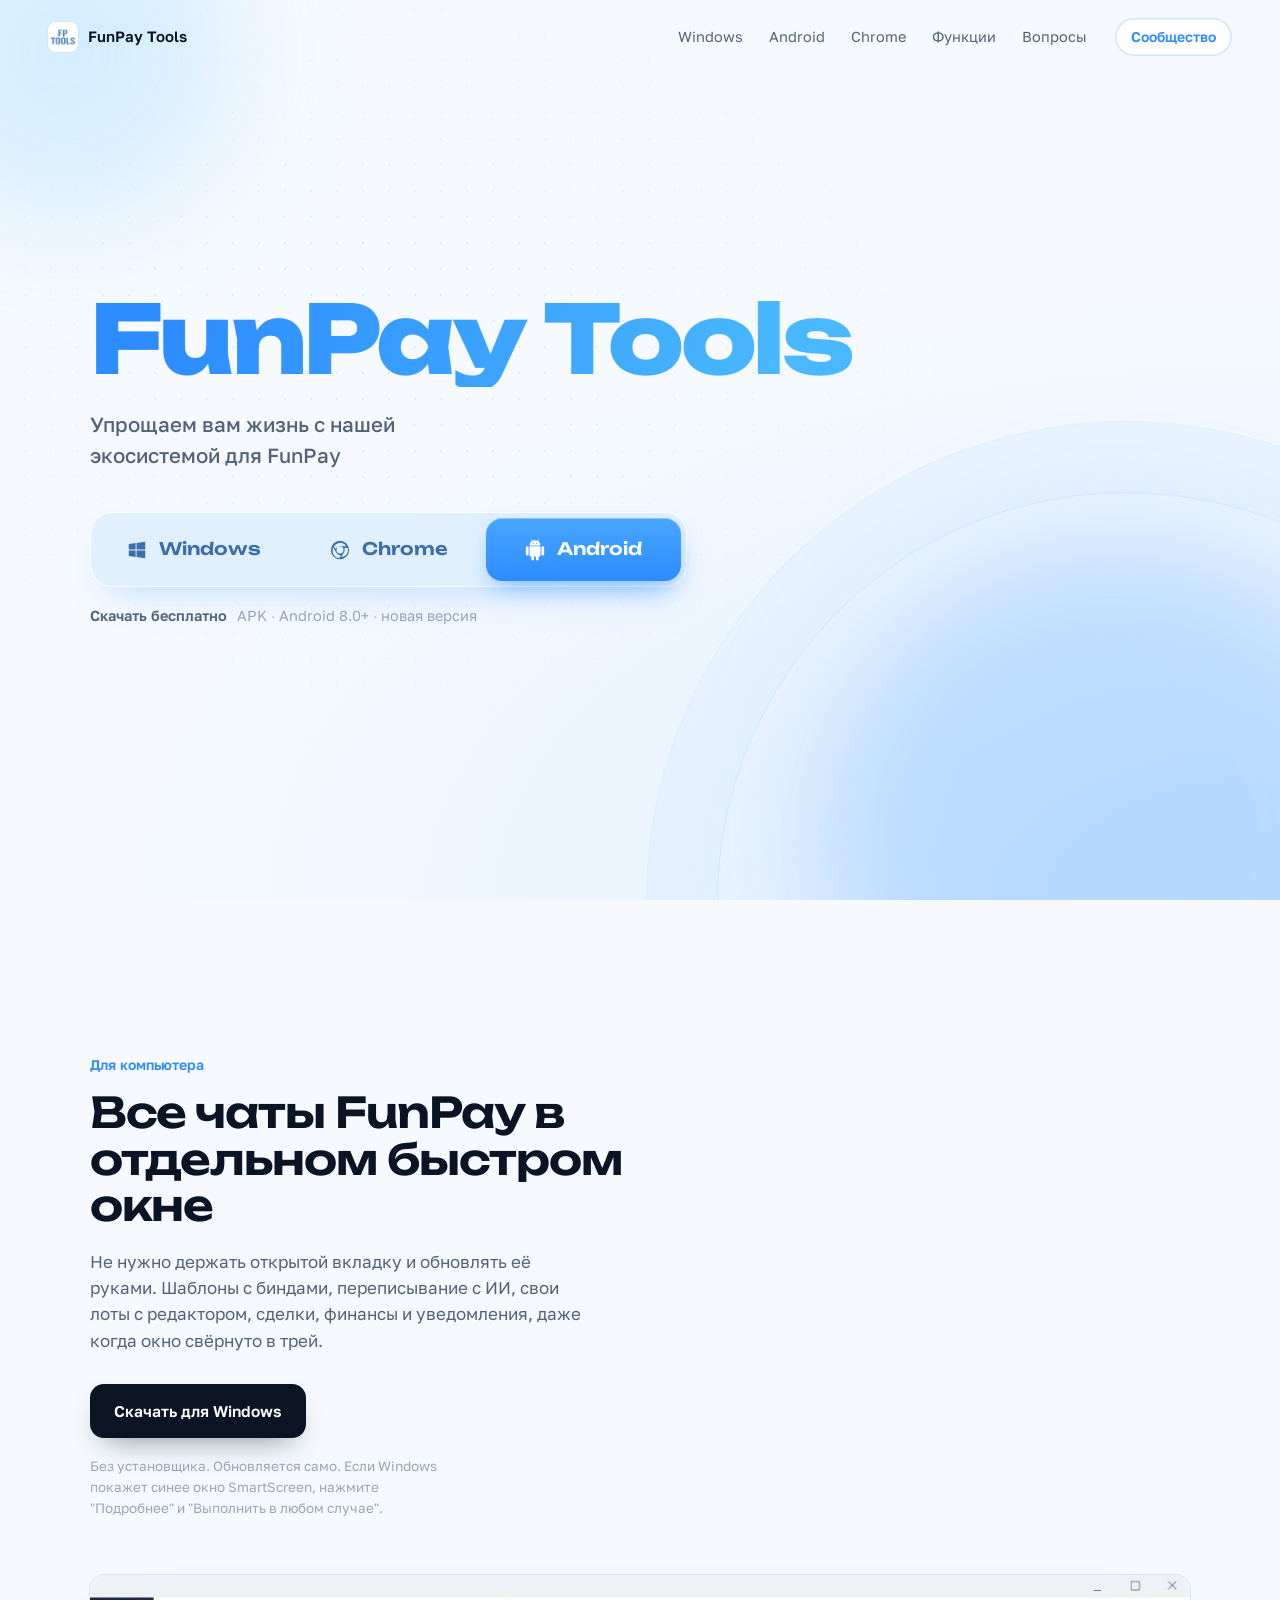
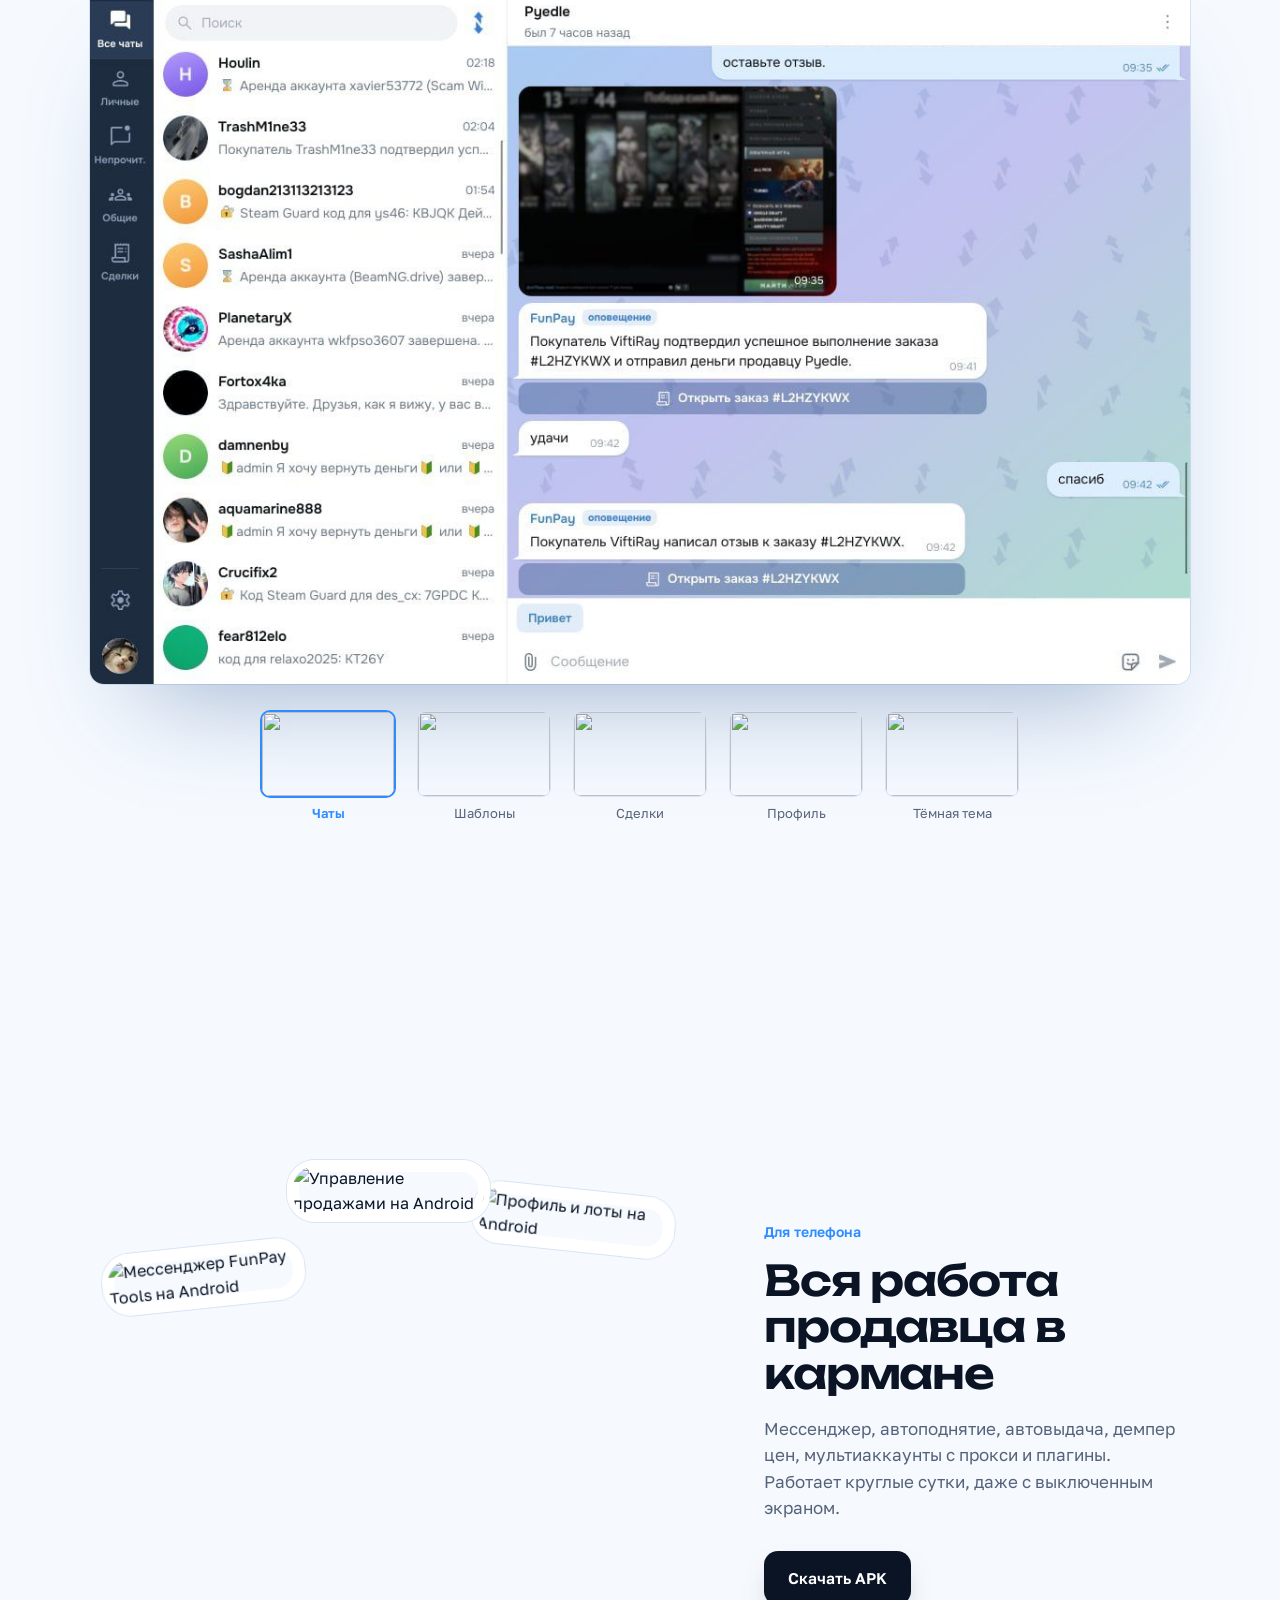
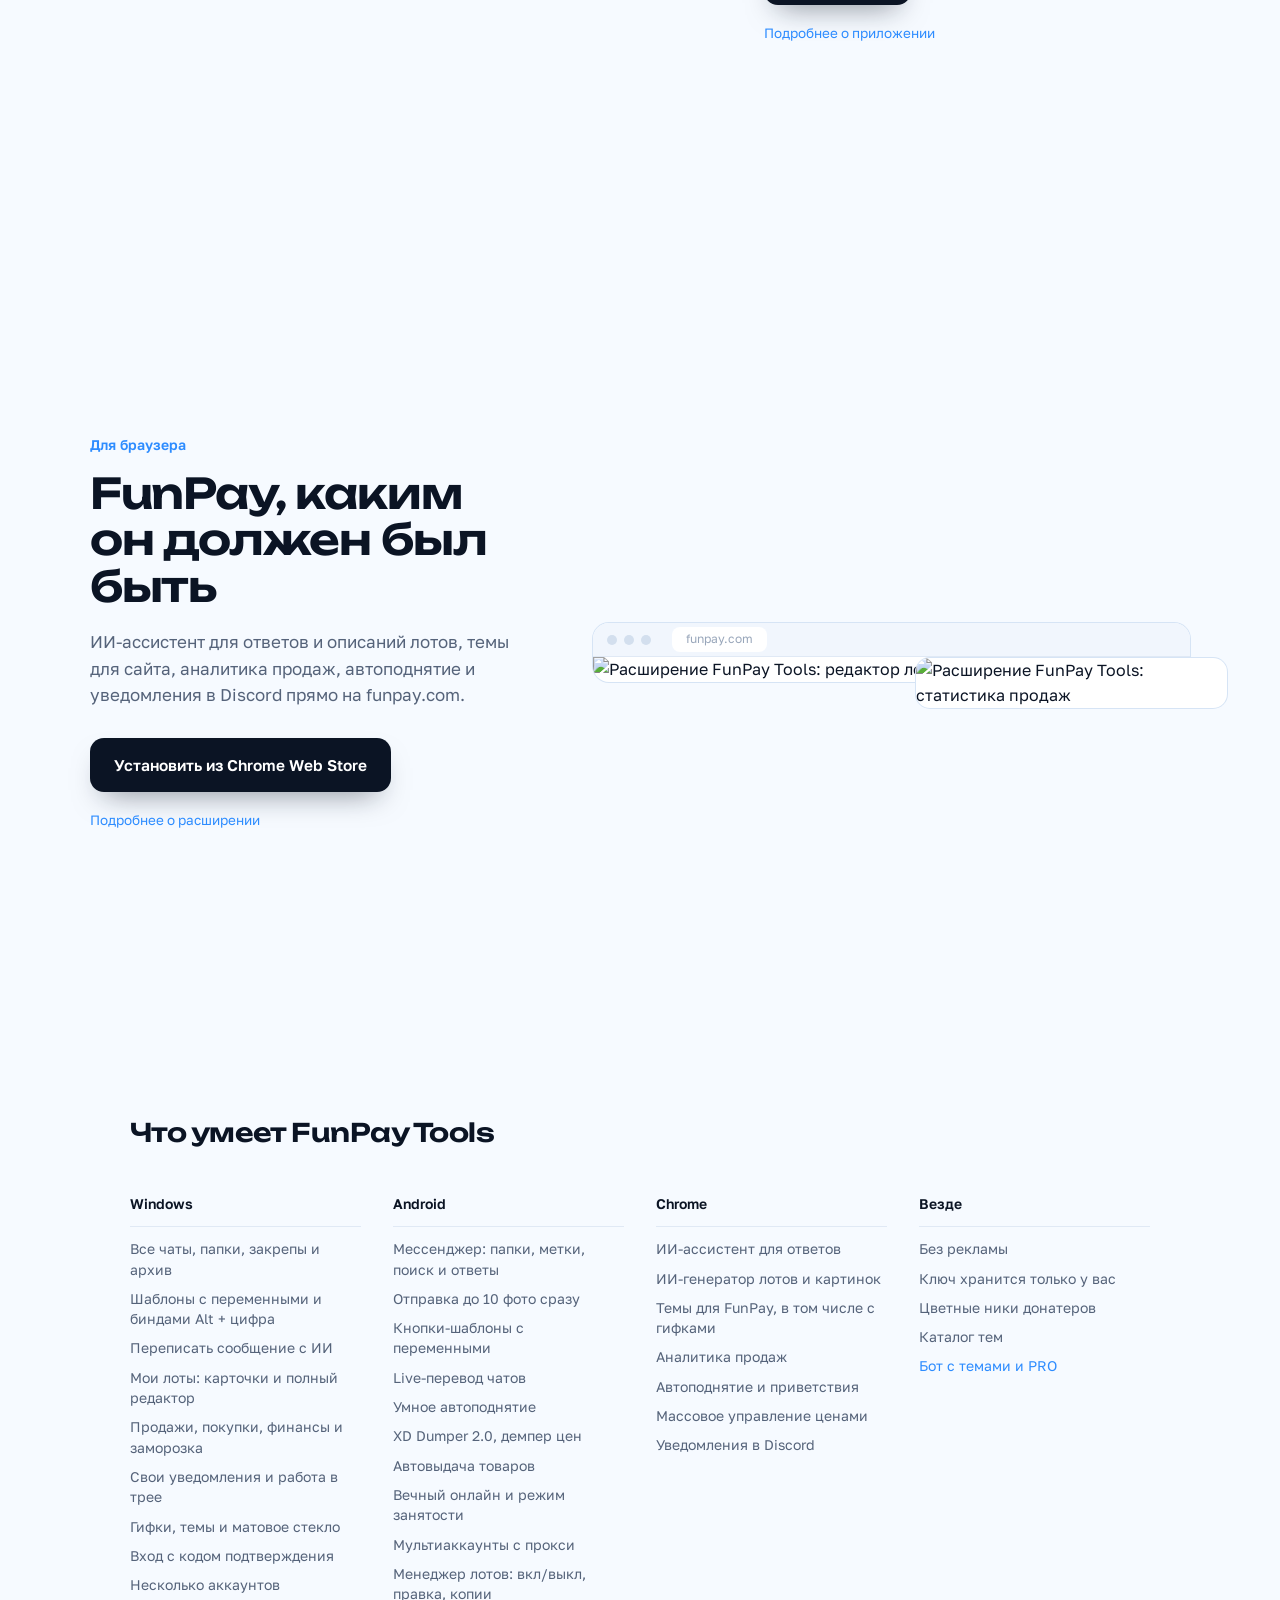
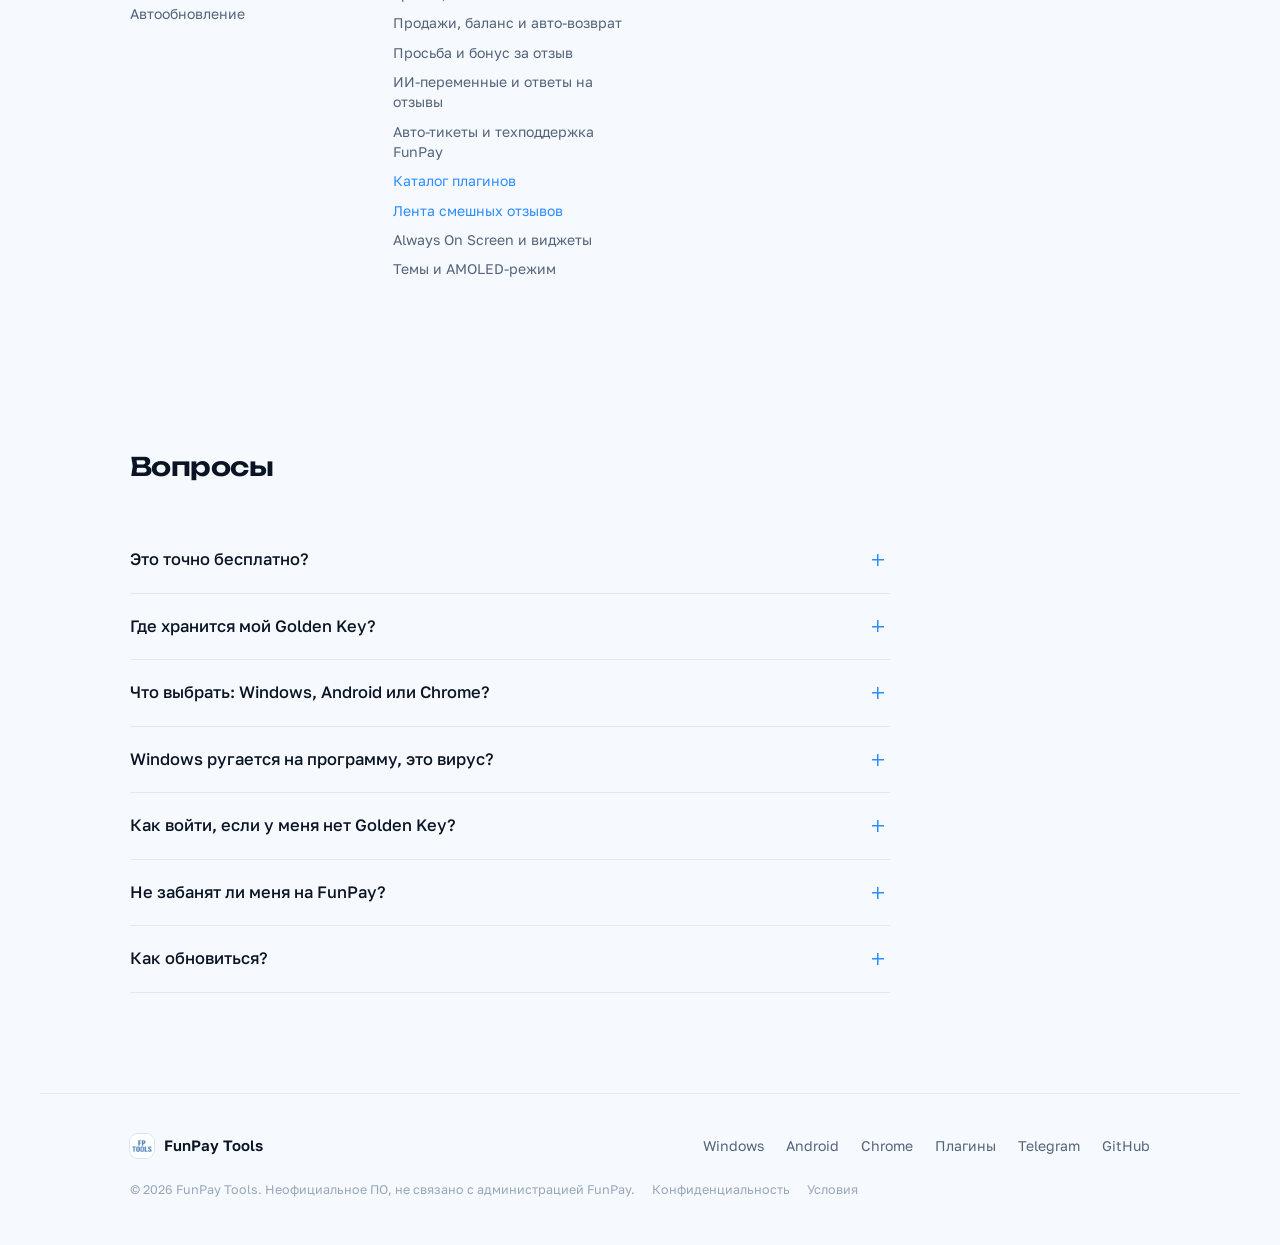
==== index.html @ 63e4040f "update icon" ====
<!DOCTYPE html>
<html lang="ru">
<head>
    <meta charset="UTF-8">
    <meta name="viewport" content="width=device-width, initial-scale=1.0">
    <title>FunPay Tools: программа для Windows, приложение для Android и расширение Chrome для FunPay</title>
    <meta name="description" content="FunPay Tools (FP Tools) - бесплатная экосистема для продавцов FunPay: программа для Windows, приложение для Android и расширение для Chrome. Чаты, шаблоны, ИИ, лоты, сделки и уведомления.">
    <meta name="keywords" content="funpay tools, fp tools, фп тулс, фанпей тулс, funpay tools скачать, funpay для windows, funpay программа для пк, funpay desktop, расширение для funpay, funpay android приложение, funpay скачать на андроид, автоматизация funpay, funpay chrome">
    <meta name="google-site-verification" content="5-TUM46ELtzF7u0zHVpV5-on_Gkevmj7yrIrnHqDXi4" />
    <meta name="theme-color" content="#F6FAFF">

    <link rel="canonical" href="https://funpay.tools/">

    <meta property="og:title" content="FunPay Tools - для Windows, Android и Chrome">
    <meta property="og:description" content="Бесплатная экосистема для продавцов FunPay: программа для компьютера, приложение для телефона и расширение для браузера.">
    <meta property="og:url" content="https://funpay.tools/">
    <meta property="og:type" content="website">
    <meta property="og:image" content="https://funpay.tools/assets/hero-windows.png">
    <meta name="twitter:card" content="summary_large_image">

    <link rel="preconnect" href="https://fonts.googleapis.com" crossorigin>
    <link rel="preconnect" href="https://fonts.gstatic.com" crossorigin>
    <link href="https://fonts.googleapis.com/css2?family=Unbounded:wght@600;800&family=Golos+Text:wght@400;500;600&display=swap" rel="stylesheet">

    <link rel="stylesheet" href="home.css">
    <link rel="icon" href="assets/favicon.png" type="image/png">
    <link rel="preload" as="image" href="assets/hero-windows.png">

    <script type="application/ld+json">
    {
      "@context": "https://schema.org",
      "@type": "SoftwareApplication",
      "name": "FunPay Tools",
      "url": "https://funpay.tools/",
      "applicationCategory": "BusinessApplication",
      "operatingSystem": "Windows, Android, Chrome",
      "offers": { "@type": "Offer", "price": "0", "priceCurrency": "RUB" },
      "description": "Программа для Windows, приложение для Android и расширение для Chrome для продавцов FunPay"
    }
    </script>
    <script type="application/ld+json">
    {
      "@context": "https://schema.org",
      "@type": "FAQPage",
      "mainEntity": [
        { "@type": "Question", "name": "FunPay Tools бесплатный?", "acceptedAnswer": { "@type": "Answer", "text": "Да, полностью бесплатно. Без подписок, скрытых платежей и рекламы." } },
        { "@type": "Question", "name": "Где хранится мой Golden Key?", "acceptedAnswer": { "@type": "Answer", "text": "Только на вашем устройстве. Ключ и куки не отправляются на сторонние серверы." } },
        { "@type": "Question", "name": "Что выбрать: Windows, Android или Chrome?", "acceptedAnswer": { "@type": "Answer", "text": "Windows-программа удобна, если вы весь день за компьютером, Android-приложение работает в кармане круглые сутки, расширение улучшает сам сайт FunPay. Их можно использовать вместе." } }
      ]
    }
    </script>
</head>
<body>

<header class="nav" id="nav">
    <a href="#top" class="brand" aria-label="FunPay Tools">
        <img src="assets/logo.png" alt="" width="30" height="30">
        <span>FunPay Tools</span>
    </a>
    <nav class="nav-links" aria-label="Разделы">
        <a href="#windows">Windows</a>
        <a href="#android">Android</a>
        <a href="#chrome">Chrome</a>
        <a href="#features">Функции</a>
        <a href="#faq">Вопросы</a>
    </nav>
    <a class="nav-tg" href="https://t.me/fptools" target="_blank" rel="noopener">Сообщество</a>
</header>

<main>

<!-- ================================================= HERO -->
<section class="hero" id="top" data-platform="windows">
    <div class="hero-bg" aria-hidden="true">
        <div class="layer dots" data-depth="-6"></div>
        <div class="layer blob blob-a" data-depth="18"></div>
        <div class="layer blob blob-b" data-depth="-14"></div>
        <div class="layer ring" data-depth="10"></div>
    </div>

    <!-- картинка платформы: выезжает из угла и меняется при наведении на кнопку -->
    <div class="hero-art" aria-hidden="true">
        <div class="art-tilt">
            <img class="art art-windows on" src="assets/hero-windows.png" alt="" width="960" height="720">
            <img class="art art-android" src="assets/hero-android.png" alt="" width="960" height="720" loading="lazy">
            <img class="art art-chrome" src="assets/hero-chrome.png" alt="" width="960" height="720" loading="lazy">
        </div>
        <div class="art-shadow"></div>
    </div>

    <div class="hero-inner">
        <h1 class="title" data-depth="-5">
            <span class="w">FunPay</span> <span class="w">Tools</span>
        </h1>
        <p class="lead" data-depth="-3">Упрощаем вам жизнь с нашей экосистемой для FunPay</p>

        <div class="switch" id="switch" role="group" aria-label="Скачать FunPay Tools">
            <span class="switch-pill" aria-hidden="true"></span>
            <a class="seg" data-p="windows" id="dl-windows"
               href="https://github.com/XaviersDev/FunPay-Desktop/releases/latest/download/FunPayTools.exe">
                <svg viewBox="0 0 24 24" aria-hidden="true"><path d="M3 5.5 10.5 4.4v7.1H3zm8.5-1.2L21 3v8.5h-9.5zM3 12.5h7.5v7.1L3 18.5zm8.5 0H21V21l-9.5-1.3z"/></svg>
                <span>Windows</span>
            </a>
            <a class="seg" data-p="chrome" id="dl-chrome" target="_blank" rel="noopener"
               href="https://chromewebstore.google.com/detail/funpay-tools/pibmnjjfpojnakckilflcboodkndkibb">
                <svg viewBox="0 0 24 24" aria-hidden="true"><path d="M12 2a10 10 0 1 0 0 20 10 10 0 0 0 0-20zm0 6.2a3.8 3.8 0 1 1 0 7.6 3.8 3.8 0 0 1 0-7.6zM12 4c2.9 0 5.4 1.5 6.8 3.8H12a5.8 5.8 0 0 0-5 2.9L5.6 8.3A8 8 0 0 1 12 4zM4 12c0-1 .2-2 .5-2.9l3.6 6.1A5.8 5.8 0 0 0 13 17.7l-1.9 3.3A8 8 0 0 1 4 12zm9.3 7.9 3.4-5.9a5.8 5.8 0 0 0 .1-4.2h3.8a8 8 0 0 1-7.3 10.1z"/></svg>
                <span>Chrome</span>
            </a>
            <a class="seg" data-p="android" id="dl-android"
               href="https://github.com/XaviersDev/FunPay-Tools-Android/releases/latest">
                <svg viewBox="0 0 24 24" aria-hidden="true"><path d="M6 18a1 1 0 0 0 1 1h1v3a1.5 1.5 0 0 0 3 0v-3h2v3a1.5 1.5 0 0 0 3 0v-3h1a1 1 0 0 0 1-1V8H6zM3.5 8A1.5 1.5 0 0 0 2 9.5v7a1.5 1.5 0 0 0 3 0v-7A1.5 1.5 0 0 0 3.5 8zm17 0A1.5 1.5 0 0 0 19 9.5v7a1.5 1.5 0 0 0 3 0v-7A1.5 1.5 0 0 0 20.5 8zm-5-5.8.9-1.4a.3.3 0 0 0-.5-.3l-1 1.5a6.6 6.6 0 0 0-5.8 0l-1-1.5a.3.3 0 1 0-.5.3l.9 1.4A5.6 5.6 0 0 0 6 7h12a5.6 5.6 0 0 0-2.5-4.8zM10 5.2a.7.7 0 1 1 0-1.4.7.7 0 0 1 0 1.4zm4 0a.7.7 0 1 1 0-1.4.7.7 0 0 1 0 1.4z"/></svg>
                <span>Android</span>
            </a>
        </div>

        <p class="hint" id="hint" aria-live="polite">
            <b>Скачать бесплатно</b>
            <span class="hint-text" data-for="windows">FunPayTools.exe <i>·</i> Windows 10 и 11 <i>·</i> <span class="v-windows">новая версия</span></span>
            <span class="hint-text" data-for="chrome">Chrome Web Store <i>·</i> Chrome, Edge, Яндекс Браузер</span>
            <span class="hint-text" data-for="android">APK <i>·</i> Android 8.0+ <i>·</i> <span class="v-android">новая версия</span></span>
        </p>
    </div>

    <a class="scroll-cue" href="#windows" aria-label="Листайте вниз"><span></span></a>
</section>

<!-- ================================================= ПЛАТФОРМЫ -->
<section class="platform stack" id="windows">
    <div class="p-text reveal">
        <p class="p-kicker">Для компьютера</p>
        <h2>Все чаты FunPay в отдельном быстром окне</h2>
        <p>Не нужно держать открытой вкладку и обновлять её руками. Шаблоны с биндами, переписывание с ИИ, свои лоты с редактором, сделки, финансы и уведомления, даже когда окно свёрнуто в трей.</p>
        <a class="link-dl" href="https://github.com/XaviersDev/FunPay-Desktop/releases/latest/download/FunPayTools.exe">Скачать для Windows</a>
        <p class="p-note">Без установщика. Обновляется само. Если Windows покажет синее окно SmartScreen, нажмите "Подробнее" и "Выполнить в любом случае".</p>
    </div>
    <!-- скриншоты программы: показываются в родном размере, клик открывает на весь экран -->
    <div class="gallery reveal" id="gallery">
        <button class="g-main" type="button" aria-label="Открыть скриншот на весь экран">
            <img id="g-img" src="https://raw.githubusercontent.com/XaviersDev/FunPay-Desktop/main/read_assets/screens/1_chats.jpg" alt="FunPay Tools для Windows: чаты" onerror="this.onerror=null;this.src='assets/desktop-chats.jpg'">
        </button>
        <div class="g-thumbs">
            <button class="g-thumb on" data-i="0" type="button" aria-label="Чаты">
                <img src="https://raw.githubusercontent.com/XaviersDev/FunPay-Desktop/main/read_assets/screens/1_chats.jpg" alt="" loading="lazy">
                <span>Чаты</span>
            </button>
            <button class="g-thumb" data-i="1" type="button" aria-label="Шаблоны">
                <img src="https://raw.githubusercontent.com/XaviersDev/FunPay-Desktop/main/read_assets/screens/2_templates.jpg" alt="" loading="lazy">
                <span>Шаблоны</span>
            </button>
            <button class="g-thumb" data-i="2" type="button" aria-label="Сделки">
                <img src="https://raw.githubusercontent.com/XaviersDev/FunPay-Desktop/main/read_assets/screens/3_deals.jpg" alt="" loading="lazy">
                <span>Сделки</span>
            </button>
            <button class="g-thumb" data-i="3" type="button" aria-label="Профиль">
                <img src="https://raw.githubusercontent.com/XaviersDev/FunPay-Desktop/main/read_assets/screens/4_profile.jpg" alt="" loading="lazy">
                <span>Профиль</span>
            </button>
            <button class="g-thumb" data-i="4" type="button" aria-label="Тёмная тема">
                <img src="https://raw.githubusercontent.com/XaviersDev/FunPay-Desktop/main/read_assets/screens/5_dark.jpg" alt="" loading="lazy">
                <span>Тёмная тема</span>
            </button>
        </div>
    </div>
</section>

<section class="platform flip" id="android">
    <div class="p-text reveal">
        <p class="p-kicker">Для телефона</p>
        <h2>Вся работа продавца в кармане</h2>
        <p>Мессенджер, автоподнятие, автовыдача, демпер цен, мультиаккаунты с прокси и плагины. Работает круглые сутки, даже с выключенным экраном.</p>
        <a class="link-dl android-download-btn" href="https://github.com/XaviersDev/FunPay-Tools-Android/releases/latest">Скачать APK</a>
        <p class="p-note"><a href="/android">Подробнее о приложении</a></p>
    </div>
    <div class="p-visual phones">
        <img class="phone ph-1" data-speed="0.18" src="https://raw.githubusercontent.com/XaviersDev/FunPay-Tools-Android/main/read_assets/messenger.jpg" alt="Мессенджер FunPay Tools на Android" loading="lazy">
        <img class="phone ph-2" data-speed="0.06" src="https://raw.githubusercontent.com/XaviersDev/FunPay-Tools-Android/main/read_assets/dashboard.jpg" alt="Управление продажами на Android" loading="lazy">
        <img class="phone ph-3" data-speed="-0.06" src="https://raw.githubusercontent.com/XaviersDev/FunPay-Tools-Android/main/read_assets/profile.jpg" alt="Профиль и лоты на Android" loading="lazy">
    </div>
</section>

<section class="platform" id="chrome">
    <div class="p-text reveal">
        <p class="p-kicker">Для браузера</p>
        <h2>FunPay, каким он должен был быть</h2>
        <p>ИИ-ассистент для ответов и описаний лотов, темы для сайта, аналитика продаж, автоподнятие и уведомления в Discord прямо на funpay.com.</p>
        <a class="link-dl" href="https://chromewebstore.google.com/detail/funpay-tools/pibmnjjfpojnakckilflcboodkndkibb" target="_blank" rel="noopener">Установить из Chrome Web Store</a>
        <p class="p-note"><a href="/extension">Подробнее о расширении</a></p>
    </div>
    <div class="p-visual">
        <div class="frame frame-browser" data-speed="0.10">
            <div class="frame-bar"><i></i><i></i><i></i><span>funpay.com</span></div>
            <img src="https://raw.githubusercontent.com/XaviersDev/FunPay-Tools/main/assets/pr_AlliSighs_2.png" alt="Расширение FunPay Tools: редактор лота с ИИ" loading="lazy">
        </div>
        <div class="frame frame-float" data-speed="0.22">
            <img src="https://raw.githubusercontent.com/XaviersDev/FunPay-Tools/main/assets/pr_AlliSighs_4.png" alt="Расширение FunPay Tools: статистика продаж" loading="lazy">
        </div>
    </div>
</section>

<!-- ================================================= ФУНКЦИИ (тихо, для тех, кто долистал) -->
<section class="features" id="features">
    <h2 class="quiet-title reveal">Что умеет FunPay Tools</h2>
    <div class="f-cols">
        <div class="f-col reveal">
            <h3>Windows</h3>
            <ul>
                <li>Все чаты, папки, закрепы и архив</li>
                <li>Шаблоны с переменными и биндами Alt + цифра</li>
                <li>Переписать сообщение с ИИ</li>
                <li>Мои лоты: карточки и полный редактор</li>
                <li>Продажи, покупки, финансы и заморозка</li>
                <li>Свои уведомления и работа в трее</li>
                <li>Гифки, темы и матовое стекло</li>
                <li>Вход с кодом подтверждения</li>
                <li>Несколько аккаунтов</li>
                <li>Автообновление</li>
            </ul>
        </div>
        <div class="f-col reveal">
            <h3>Android</h3>
            <ul>
                <li>Мессенджер: папки, метки, поиск и ответы</li>
                <li>Отправка до 10 фото сразу</li>
                <li>Кнопки-шаблоны с переменными</li>
                <li>Live-перевод чатов</li>
                <li>Умное автоподнятие</li>
                <li>XD Dumper 2.0, демпер цен</li>
                <li>Автовыдача товаров</li>
                <li>Вечный онлайн и режим занятости</li>
                <li>Мультиаккаунты с прокси</li>
                <li>Менеджер лотов: вкл/выкл, правка, копии</li>
                <li>Продажи, баланс и авто-возврат</li>
                <li>Просьба и бонус за отзыв</li>
                <li>ИИ-переменные и ответы на отзывы</li>
                <li>Авто-тикеты и техподдержка FunPay</li>
                <li><a href="/catalog">Каталог плагинов</a></li>
                <li><a href="/feed">Лента смешных отзывов</a></li>
                <li>Always On Screen и виджеты</li>
                <li>Темы и AMOLED-режим</li>
            </ul>
        </div>
        <div class="f-col reveal">
            <h3>Chrome</h3>
            <ul>
                <li>ИИ-ассистент для ответов</li>
                <li>ИИ-генератор лотов и картинок</li>
                <li>Темы для FunPay, в том числе с гифками</li>
                <li>Аналитика продаж</li>
                <li>Автоподнятие и приветствия</li>
                <li>Массовое управление ценами</li>
                <li>Уведомления в Discord</li>
            </ul>
        </div>
        <div class="f-col reveal">
            <h3>Везде</h3>
            <ul>
                <li>Без рекламы</li>
                <li>Ключ хранится только у вас</li>
                <li>Цветные ники донатеров</li>
                <li>Каталог тем</li>
                <li><a href="https://t.me/fptoolsbot" target="_blank" rel="noopener">Бот с темами и PRO</a></li>
            </ul>
        </div>
    </div>
</section>

<!-- ================================================= ВОПРОСЫ -->
<section class="faq" id="faq">
    <h2 class="quiet-title reveal">Вопросы</h2>
    <div class="faq-list">
        <details class="reveal"><summary>Это точно бесплатно?</summary><p>Да. Без подписок, скрытых платежей и рекламы.</p></details>
        <details class="reveal"><summary>Где хранится мой Golden Key?</summary><p>Только на вашем устройстве. Ключ и куки не отправляются на сторонние серверы. В программе для Windows они лежат в папке %APPDATA%\FunPayTools.</p></details>
        <details class="reveal"><summary>Что выбрать: Windows, Android или Chrome?</summary><p>Программа для Windows удобна, если вы весь день за компьютером. Приложение для Android работает в кармане круглые сутки. Расширение улучшает сам сайт FunPay. Их можно использовать вместе.</p></details>
        <details class="reveal"><summary>Windows ругается на программу, это вирус?</summary><p>Нет. SmartScreen показывает предупреждение для любой новой программы без платной подписи кода. Нажмите "Подробнее", затем "Выполнить в любом случае". Это нужно один раз.</p></details>
        <details class="reveal"><summary>Как войти, если у меня нет Golden Key?</summary><p>Нажмите "Войти через браузер": откроется страница входа FunPay, войдите как обычно, в том числе с кодом подтверждения, и FunPay Tools подхватит вход сам.</p></details>
        <details class="reveal"><summary>Не забанят ли меня на FunPay?</summary><p>FunPay Tools работает через обычные запросы сайта, как браузер. Гарантий дать нельзя, автоматизация всегда на ваш риск, но тысячи продавцов пользуются без проблем.</p></details>
        <details class="reveal"><summary>Как обновиться?</summary><p>Программа для Windows и приложение для Android обновляются сами. Расширение обновляет Chrome Web Store.</p></details>
    </div>
</section>

</main>

<footer class="foot">
    <div class="foot-row">
        <a href="#top" class="brand"><img src="assets/logo.png" alt="" width="24" height="24"><span>FunPay Tools</span></a>
        <nav class="foot-links" aria-label="Ссылки">
            <a href="https://github.com/XaviersDev/FunPay-Desktop/releases" target="_blank" rel="noopener">Windows</a>
            <a href="/android">Android</a>
            <a href="/extension">Chrome</a>
            <a href="/catalog">Плагины</a>
            <a href="https://t.me/fptools" target="_blank" rel="noopener">Telegram</a>
            <a href="https://github.com/XaviersDev" target="_blank" rel="noopener">GitHub</a>
        </nav>
    </div>
    <p class="foot-note">© 2026 FunPay Tools. Неофициальное ПО, не связано с администрацией FunPay.
        <a href="https://gist.github.com/XaviersDev/28def1c28d492803f370d0ae39a2aaf3" target="_blank" rel="noopener">Конфиденциальность</a>
        <a href="https://gist.github.com/XaviersDev/e406f1642ff77eff25bde71b3fd588e2" target="_blank" rel="noopener">Условия</a>
    </p>
</footer>

<div class="lightbox" id="lightbox" hidden>
    <button class="lb-close" type="button" aria-label="Закрыть">×</button>
    <button class="lb-nav lb-prev" type="button" aria-label="Назад">‹</button>
    <img id="lb-img" alt="">
    <button class="lb-nav lb-next" type="button" aria-label="Вперёд">›</button>
</div>

<script src="home.js" defer></script>
</body>
</html>
---- home.css ----
/* Главная funpay.tools: белый, голубой и много воздуха */
:root {
    --bg: #F6FAFF;
    --bg2: #EAF3FF;
    --ink: #0B1424;
    --muted: #55637A;
    --faint: #98A6BA;
    --line: #E0E9F5;
    --accent: #2D8CFF;
    --sky: #49B8FF;
    --track: #D9ECFF;
    --ease: cubic-bezier(.2, .8, .2, 1);
    --spring: cubic-bezier(.34, 1.4, .5, 1);
    --mx: 0;
    --my: 0;
    --sy: 0;
}

* { box-sizing: border-box; margin: 0; padding: 0; }
html { scroll-behavior: smooth; -webkit-text-size-adjust: 100%; }
body {
    font-family: "Golos Text", system-ui, sans-serif;
    color: var(--ink);
    background: var(--bg);
    line-height: 1.55;
    overflow-x: hidden;
    -webkit-font-smoothing: antialiased;
}
a { color: inherit; text-decoration: none; }
img { display: block; max-width: 100%; height: auto; }
:focus-visible { outline: 2.5px solid var(--accent); outline-offset: 3px; border-radius: 8px; }

/* ---------------------------------------------------------------- шапка */
.nav {
    position: fixed;
    inset: 0 0 auto 0;
    z-index: 50;
    display: flex;
    align-items: center;
    gap: 28px;
    padding: 18px clamp(16px, 4vw, 48px);
    transition: background .4s var(--ease), box-shadow .4s var(--ease), padding .4s var(--ease);
}
.nav.solid {
    background: rgba(246, 250, 255, .78);
    backdrop-filter: blur(14px) saturate(1.4);
    -webkit-backdrop-filter: blur(14px) saturate(1.4);
    box-shadow: 0 1px 0 var(--line);
    padding-top: 12px;
    padding-bottom: 12px;
}
.brand { display: flex; align-items: center; gap: 10px; font-weight: 600; font-size: 15px; }
.brand img { border-radius: 8px; box-shadow: 0 0 0 1px #D6E4F5; }
.nav-links { display: flex; gap: 26px; margin-left: auto; font-size: 14.5px; color: var(--muted); }
.nav-links a { position: relative; transition: color .2s; }
.nav-links a::after {
    content: ""; position: absolute; left: 0; right: 0; bottom: -4px; height: 1.5px;
    background: var(--accent); transform: scaleX(0); transform-origin: left; transition: transform .35s var(--ease);
}
.nav-links a:hover { color: var(--ink); }
.nav-links a:hover::after { transform: scaleX(1); }
.nav-tg {
    font-size: 14px; font-weight: 600; color: var(--accent);
    padding: 8px 16px; border-radius: 999px; background: #fff; box-shadow: inset 0 0 0 1.5px #CFE3FB;
    transition: box-shadow .2s, transform .2s;
}
.nav-tg:hover { box-shadow: inset 0 0 0 1.5px var(--accent); }

/* ---------------------------------------------------------------- первый экран */
.hero {
    position: relative;
    min-height: 100vh;
    min-height: 100svh;
    display: flex;
    align-items: center;
    padding: 110px clamp(16px, 7vw, 110px) 90px;
    overflow: hidden;
    isolation: isolate;
    background: radial-gradient(120% 90% at 100% 100%, #D4E8FF 0%, #EAF4FF 40%, var(--bg) 75%);
}
.hero-bg { position: absolute; inset: 0; z-index: -1; pointer-events: none; }
.layer {
    position: absolute;
    transform: translate3d(calc(var(--mx) * var(--d, 0) * 1px), calc(var(--my) * var(--d, 0) * 1px + var(--sy) * var(--d, 0) * 6px), 0);
    will-change: transform;
}
.dots {
    inset: -40px;
    background-image: radial-gradient(#2D8CFF26 1.2px, transparent 1.4px);
    background-size: 26px 26px;
    -webkit-mask-image: radial-gradient(70% 60% at 30% 40%, #000 0%, transparent 75%);
    mask-image: radial-gradient(70% 60% at 30% 40%, #000 0%, transparent 75%);
}
.blob { border-radius: 50%; filter: blur(60px); }
.blob-a { width: 46vw; height: 46vw; right: -10vw; bottom: -14vw; background: #9CCBFF; opacity: .55; }
.blob-b { width: 26vw; height: 26vw; left: -8vw; top: -6vw; background: #BFE6FF; opacity: .6; }
.ring {
    width: 64vw; height: 64vw; right: -20vw; bottom: -30vw; border-radius: 50%;
    border: 1.5px solid #2D8CFF1f;
    box-shadow: 0 0 0 70px #ffffff40, 0 0 0 71px #2D8CFF14;
}

.hero-inner {
    position: relative;
    z-index: 2;
    max-width: 900px;
    transform: translate3d(0, calc(var(--sy) * -60px), 0);
    opacity: calc(1 - var(--sy) * 1.3);
}
.title {
    font-family: "Unbounded", sans-serif;
    font-weight: 800;
    font-size: clamp(44px, 7.4vw, 112px);
    line-height: 1;
    letter-spacing: -.035em;
    color: var(--accent);
    background: linear-gradient(100deg, #2D8CFF 10%, #49B8FF 90%);
    -webkit-background-clip: text;
    background-clip: text;
    -webkit-text-fill-color: transparent;
    white-space: nowrap;
    display: inline-block;
    padding-right: .06em;
    transform: translate3d(calc(var(--mx) * -10px), calc(var(--my) * -6px), 0);
}
.title .w { display: inline-block; }
.lead {
    margin-top: 22px;
    font-size: clamp(17px, 1.6vw, 21px);
    font-weight: 500;
    color: var(--muted);
    max-width: 30ch;
    transform: translate3d(calc(var(--mx) * -6px), calc(var(--my) * -3px), 0);
}

/* три кнопки скачивания одной полосой */
.switch {
    position: relative;
    margin-top: 40px;
    display: inline-grid;
    grid-auto-flow: column;
    grid-auto-columns: 1fr;
    padding: 6px;
    border-radius: 22px;
    background: rgba(217, 236, 255, .75);
    box-shadow: inset 0 0 0 1px #FFFFFF, 0 18px 40px -18px #2D8CFF55;
    backdrop-filter: blur(8px);
    -webkit-backdrop-filter: blur(8px);
}
.switch-pill {
    position: absolute;
    top: 0;
    left: 0;
    width: 0;
    height: 0;
    border-radius: 16px;
    background: linear-gradient(180deg, #49A6FF, #2D8CFF);
    box-shadow: 0 10px 24px -8px #2D8CFFaa, inset 0 1px 0 #ffffff55;
    transition: transform .55s var(--spring), width .55s var(--spring), height .55s var(--spring);
}
.seg {
    position: relative;
    z-index: 1;
    display: flex;
    align-items: center;
    justify-content: center;
    gap: 11px;
    padding: 18px 30px;
    border-radius: 16px;
    font-family: "Unbounded", sans-serif;
    font-weight: 600;
    font-size: clamp(15px, 1.35vw, 19px);
    color: #3C6FA8;
    transition: color .3s var(--ease);
    white-space: nowrap;
}
.seg svg { width: 22px; height: 22px; fill: currentColor; flex: none; transition: transform .45s var(--spring); }
.seg.active { color: #fff; }
.seg:hover svg { transform: translateY(-2px) scale(1.08); }
.seg:active svg { transform: scale(.94); }

.hint {
    margin-top: 18px;
    min-height: 1.6em;
    font-size: 14.5px;
    color: var(--faint);
    display: flex;
    gap: 10px;
    align-items: baseline;
    flex-wrap: wrap;
}
.hint b { color: var(--muted); font-weight: 600; }
.hint i { font-style: normal; opacity: .6; }
.hint-text { display: none; }
.hint-text.on { display: inline; animation: hintIn .45s var(--ease); }
@keyframes hintIn { from { opacity: 0; transform: translateY(6px); } to { opacity: 1; transform: none; } }

/* картинка платформы в углу */
.hero-art {
    position: absolute;
    z-index: 1;
    right: clamp(-120px, -4vw, -20px);
    bottom: clamp(-80px, -5vw, -20px);
    width: min(54vw, 800px);
    aspect-ratio: 4 / 3;
    perspective: 1200px;
    pointer-events: none;
    transform: translate3d(0, calc(var(--sy) * 140px), 0) scale(calc(1 + var(--sy) * .08));
}
.art-tilt {
    position: absolute;
    inset: 0;
    transform-style: preserve-3d;
    transform:
        translate3d(calc(var(--mx) * 26px), calc(var(--my) * 18px), 0)
        rotateY(calc(var(--mx) * -9deg))
        rotateX(calc(var(--my) * 7deg));
    will-change: transform;
}
.art {
    position: absolute;
    inset: 0;
    width: 100%;
    height: 100%;
    object-fit: contain;
    clip-path: circle(0% at 100% 100%);
    opacity: 0;
    transform: translate3d(8%, 8%, 0) scale(.92) rotate(4deg);
    filter: drop-shadow(0 40px 50px #1E4A8A33);
}
.art.on, .art.prev { clip-path: circle(150% at 100% 100%); opacity: 1; transform: none; }
.art.on {
    z-index: 3;
    transition: clip-path 1s var(--ease), opacity .5s var(--ease), transform 1.1s var(--spring);
}
.art.prev { z-index: 2; transition: opacity .8s .3s var(--ease); opacity: 0; }
.art-shadow {
    position: absolute;
    left: 18%;
    right: 12%;
    bottom: 4%;
    height: 12%;
    border-radius: 50%;
    background: #1E4A8A;
    opacity: .14;
    filter: blur(28px);
    transform: translate3d(calc(var(--mx) * -16px), 0, 0) scaleX(calc(1 - var(--my) * .08));
}

.scroll-cue {
    position: absolute;
    left: 50%;
    bottom: 26px;
    width: 26px;
    height: 42px;
    margin-left: -13px;
    border-radius: 14px;
    box-shadow: inset 0 0 0 1.5px #9DB8D8;
    opacity: calc(1 - var(--sy) * 4);
    z-index: 3;
}
.scroll-cue span {
    position: absolute; left: 50%; top: 9px; width: 3px; height: 8px; margin-left: -1.5px;
    border-radius: 2px; background: var(--accent); animation: cue 1.8s var(--ease) infinite;
}
@keyframes cue { 0% { transform: translateY(0); opacity: 1; } 70% { transform: translateY(12px); opacity: 0; } 100% { opacity: 0; } }

/* ---------------------------------------------------------------- платформы */
.platform {
    display: grid;
    grid-template-columns: minmax(0, 5fr) minmax(0, 7fr);
    gap: clamp(32px, 6vw, 96px);
    align-items: center;
    padding: clamp(80px, 12vw, 170px) clamp(16px, 7vw, 110px);
    max-width: 1400px;
    margin: 0 auto;
}
.platform.flip { grid-template-columns: minmax(0, 7fr) minmax(0, 5fr); }
.platform.flip .p-text { order: 2; }
.p-kicker { font-size: 14px; font-weight: 600; color: var(--accent); margin-bottom: 14px; }
.platform h2 {
    font-family: "Unbounded", sans-serif;
    font-weight: 600;
    font-size: clamp(28px, 3.3vw, 46px);
    line-height: 1.1;
    letter-spacing: -.025em;
    max-width: 16ch;
}
.platform .p-text > p:not(.p-kicker):not(.p-note) { margin-top: 20px; font-size: 17px; color: var(--muted); max-width: 46ch; }
.link-dl {
    display: inline-flex;
    align-items: center;
    gap: 10px;
    margin-top: 30px;
    padding: 15px 24px;
    border-radius: 14px;
    background: var(--ink);
    color: #fff;
    font-weight: 600;
    font-size: 15.5px;
    transition: transform .35s var(--spring), box-shadow .35s var(--ease), background .2s;
    box-shadow: 0 14px 30px -14px #0B142488;
}
.link-dl:hover { transform: translateY(-2px); background: var(--accent); box-shadow: 0 18px 34px -14px #2D8CFFaa; }
.p-note { margin-top: 18px; font-size: 13.5px; color: var(--faint); max-width: 46ch; }
.p-note a { color: var(--accent); }
.p-note a:hover { text-decoration: underline; }

.p-visual { position: relative; }
.frame {
    border-radius: 16px;
    overflow: hidden;
    background: #fff;
    box-shadow: 0 50px 90px -40px #1E4A8A55, 0 0 0 1px #D6E4F5;
    transform: translate3d(0, var(--py, 0px), 0);
    will-change: transform;
}
.frame-bar { display: flex; align-items: center; gap: 7px; height: 34px; padding: 0 14px; background: #F1F6FD; border-bottom: 1px solid var(--line); }
.frame-bar i { width: 10px; height: 10px; border-radius: 50%; background: #D3DFEE; }
.frame-bar span { margin-left: 14px; font-size: 12px; color: var(--faint); padding: 3px 14px; border-radius: 8px; background: #fff; }
.frame-float {
    position: absolute;
    width: 52%;
    right: -6%;
    bottom: -14%;
    border-radius: 14px;
    box-shadow: 0 40px 70px -30px #1E4A8A66, 0 0 0 1px #D6E4F5;
}

.phones { height: clamp(420px, 46vw, 620px); }
.phone {
    position: absolute;
    width: 34%;
    border-radius: 28px;
    box-shadow: 0 50px 80px -36px #1E4A8A66, 0 0 0 1px #D6E4F5, inset 0 0 0 6px #fff;
    border: 6px solid #fff;
    transform: translate3d(0, var(--py, 0px), 0) rotate(var(--r, 0deg));
    will-change: transform;
}
.ph-1 { left: 2%; top: 10%; --r: -6deg; z-index: 1; }
.ph-2 { left: 33%; top: 0; --r: 0deg; z-index: 3; }
.ph-3 { left: 64%; top: 12%; --r: 6deg; z-index: 2; }

/* ---------------------------------------------------------------- галерея программы */
.platform.stack { grid-template-columns: 1fr; gap: 56px; }
.platform.stack .p-text { max-width: 720px; }
.gallery { display: grid; justify-items: center; gap: 22px; }
.g-main {
    display: block;
    max-width: 100%;
    padding: 0;
    border: 0;
    border-radius: 14px;
    overflow: hidden;
    background: #fff;
    cursor: zoom-in;
    box-shadow: 0 60px 100px -50px #1E4A8A66, 0 0 0 1px #D6E4F5;
    transition: transform .5s var(--spring), box-shadow .4s var(--ease);
}
.g-main:hover { transform: translateY(-4px); box-shadow: 0 70px 110px -50px #1E4A8A77, 0 0 0 1px #C3D8F2; }
/* скриншоты не растягиваем: не больше родного размера */
.g-main img { width: auto; max-width: 100%; height: auto; transition: opacity .35s var(--ease); }
.g-main img.fade { opacity: 0; }
.g-thumbs { display: flex; gap: 12px; flex-wrap: wrap; justify-content: center; }
.g-thumb {
    display: grid;
    gap: 7px;
    justify-items: center;
    padding: 6px 6px 8px;
    border: 0;
    border-radius: 12px;
    background: transparent;
    cursor: pointer;
    font: inherit;
    color: var(--muted);
    font-size: 13px;
    transition: background .2s, color .2s;
}
.g-thumb img { width: 132px; height: 84px; object-fit: cover; object-position: top left; border-radius: 8px; box-shadow: 0 0 0 1px #D6E4F5; transition: box-shadow .25s, transform .35s var(--spring); }
.g-thumb:hover img { transform: translateY(-2px); }
.g-thumb.on { color: var(--accent); font-weight: 600; }
.g-thumb.on img { box-shadow: 0 0 0 2px var(--accent); }

.lightbox {
    position: fixed;
    inset: 0;
    z-index: 100;
    display: grid;
    place-items: center;
    background: rgba(11, 20, 36, .82);
    backdrop-filter: blur(6px);
    -webkit-backdrop-filter: blur(6px);
    animation: lbIn .3s var(--ease);
}
.lightbox[hidden] { display: none; }
@keyframes lbIn { from { opacity: 0; } to { opacity: 1; } }
.lightbox img { max-width: 94vw; max-height: 90vh; width: auto; height: auto; border-radius: 10px; box-shadow: 0 40px 100px #0008; }
.lb-close, .lb-nav {
    position: absolute;
    border: 0;
    background: rgba(255, 255, 255, .12);
    color: #fff;
    cursor: pointer;
    border-radius: 50%;
    width: 48px;
    height: 48px;
    font-size: 28px;
    line-height: 1;
    transition: background .2s;
}
.lb-close:hover, .lb-nav:hover { background: rgba(255, 255, 255, .24); }
.lb-close { top: 20px; right: 20px; }
.lb-prev { left: 20px; top: 50%; margin-top: -24px; }
.lb-next { right: 20px; top: 50%; margin-top: -24px; }

/* ---------------------------------------------------------------- функции: тихо, мелко */
.features, .faq {
    max-width: 1200px;
    margin: 0 auto;
    padding: clamp(70px, 10vw, 140px) clamp(16px, 7vw, 110px) 40px;
}
.quiet-title {
    font-family: "Unbounded", sans-serif;
    font-weight: 600;
    font-size: clamp(20px, 2vw, 26px);
    letter-spacing: -.02em;
    margin-bottom: 40px;
}
.f-cols { display: grid; grid-template-columns: repeat(4, minmax(0, 1fr)); gap: 40px 32px; }
.f-col h3 { font-size: 14px; font-weight: 600; color: var(--ink); padding-bottom: 12px; margin-bottom: 12px; border-bottom: 1px solid var(--line); }
.f-col ul { list-style: none; display: grid; gap: 9px; }
.f-col li { font-size: 14px; color: var(--muted); line-height: 1.45; }
.f-col a { color: var(--accent); }
.f-col a:hover { text-decoration: underline; }

.faq-list { max-width: 760px; }
.faq details { border-bottom: 1px solid var(--line); }
.faq summary {
    list-style: none;
    cursor: pointer;
    padding: 20px 40px 20px 0;
    font-size: 16.5px;
    font-weight: 500;
    position: relative;
}
.faq summary::-webkit-details-marker { display: none; }
.faq summary::after {
    content: ""; position: absolute; right: 6px; top: 50%; width: 12px; height: 12px; margin-top: -6px;
    background:
        linear-gradient(var(--accent), var(--accent)) center / 12px 1.5px no-repeat,
        linear-gradient(var(--accent), var(--accent)) center / 1.5px 12px no-repeat;
    transition: transform .35s var(--ease);
}
.faq details[open] summary::after { transform: rotate(45deg); }
.faq details p { padding: 0 40px 22px 0; color: var(--muted); font-size: 15px; max-width: 62ch; }

/* ---------------------------------------------------------------- подвал */
.foot {
    max-width: 1200px;
    margin: 60px auto 0;
    padding: 40px clamp(16px, 7vw, 110px) 46px;
    border-top: 1px solid var(--line);
}
.foot-row { display: flex; align-items: center; gap: 28px; flex-wrap: wrap; }
.foot-links { display: flex; gap: 22px; flex-wrap: wrap; margin-left: auto; font-size: 14px; color: var(--muted); }
.foot-links a:hover { color: var(--accent); }
.foot-note { margin-top: 22px; font-size: 12.5px; color: var(--faint); }
.foot-note a { margin-left: 14px; }
.foot-note a:hover { color: var(--accent); }

/* ---------------------------------------------------------------- появление при прокрутке */
.reveal {
    opacity: 0;
    transform: translate3d(0, 28px, 0);
    filter: blur(6px);
    transition: opacity .9s var(--ease), transform 1s var(--ease), filter .9s var(--ease);
    transition-delay: var(--delay, 0s);
}
.reveal.in { opacity: 1; transform: none; filter: none; }

/* ---------------------------------------------------------------- телефон и планшет */
@media (max-width: 980px) {
    .nav-links { display: none; }
    .nav-tg { margin-left: auto; }
    .hero { align-items: flex-start; padding-top: 120px; }
    .hero-inner { max-width: none; }
    .hero-art { width: 92vw; right: -18vw; bottom: -6vw; opacity: .9; }
    .platform, .platform.flip { grid-template-columns: 1fr; }
    .platform.flip .p-text { order: 0; }
    .f-cols { grid-template-columns: repeat(2, minmax(0, 1fr)); }
    .frame-float { right: -2%; }
}
@media (max-width: 600px) {
    .title { white-space: normal; }
    .switch { display: grid; grid-auto-flow: row; width: 100%; }
    .seg { justify-content: flex-start; padding: 16px 20px; }
    .hero-art { width: 120vw; right: -40vw; bottom: -10vw; opacity: .55; }
    .scroll-cue { display: none; }
    .f-cols { grid-template-columns: 1fr; }
    .phones { height: 110vw; }
    .phone { width: 40%; }
    .ph-1 { left: 0; } .ph-2 { left: 30%; } .ph-3 { left: 60%; }
    .foot-links { margin-left: 0; }
    .g-thumb img { width: 92px; height: 60px; }
    .g-thumbs { flex-wrap: nowrap; overflow-x: auto; justify-content: flex-start; max-width: 100%; padding-bottom: 6px; scrollbar-width: none; }
}

@media (prefers-reduced-motion: reduce) {
    *, *::before, *::after { animation: none !important; transition-duration: .01ms !important; }
    .layer, .art-tilt, .title, .lead, .hero-inner, .hero-art, .frame, .phone { transform: none !important; }
    .reveal { opacity: 1; transform: none; filter: none; }
}
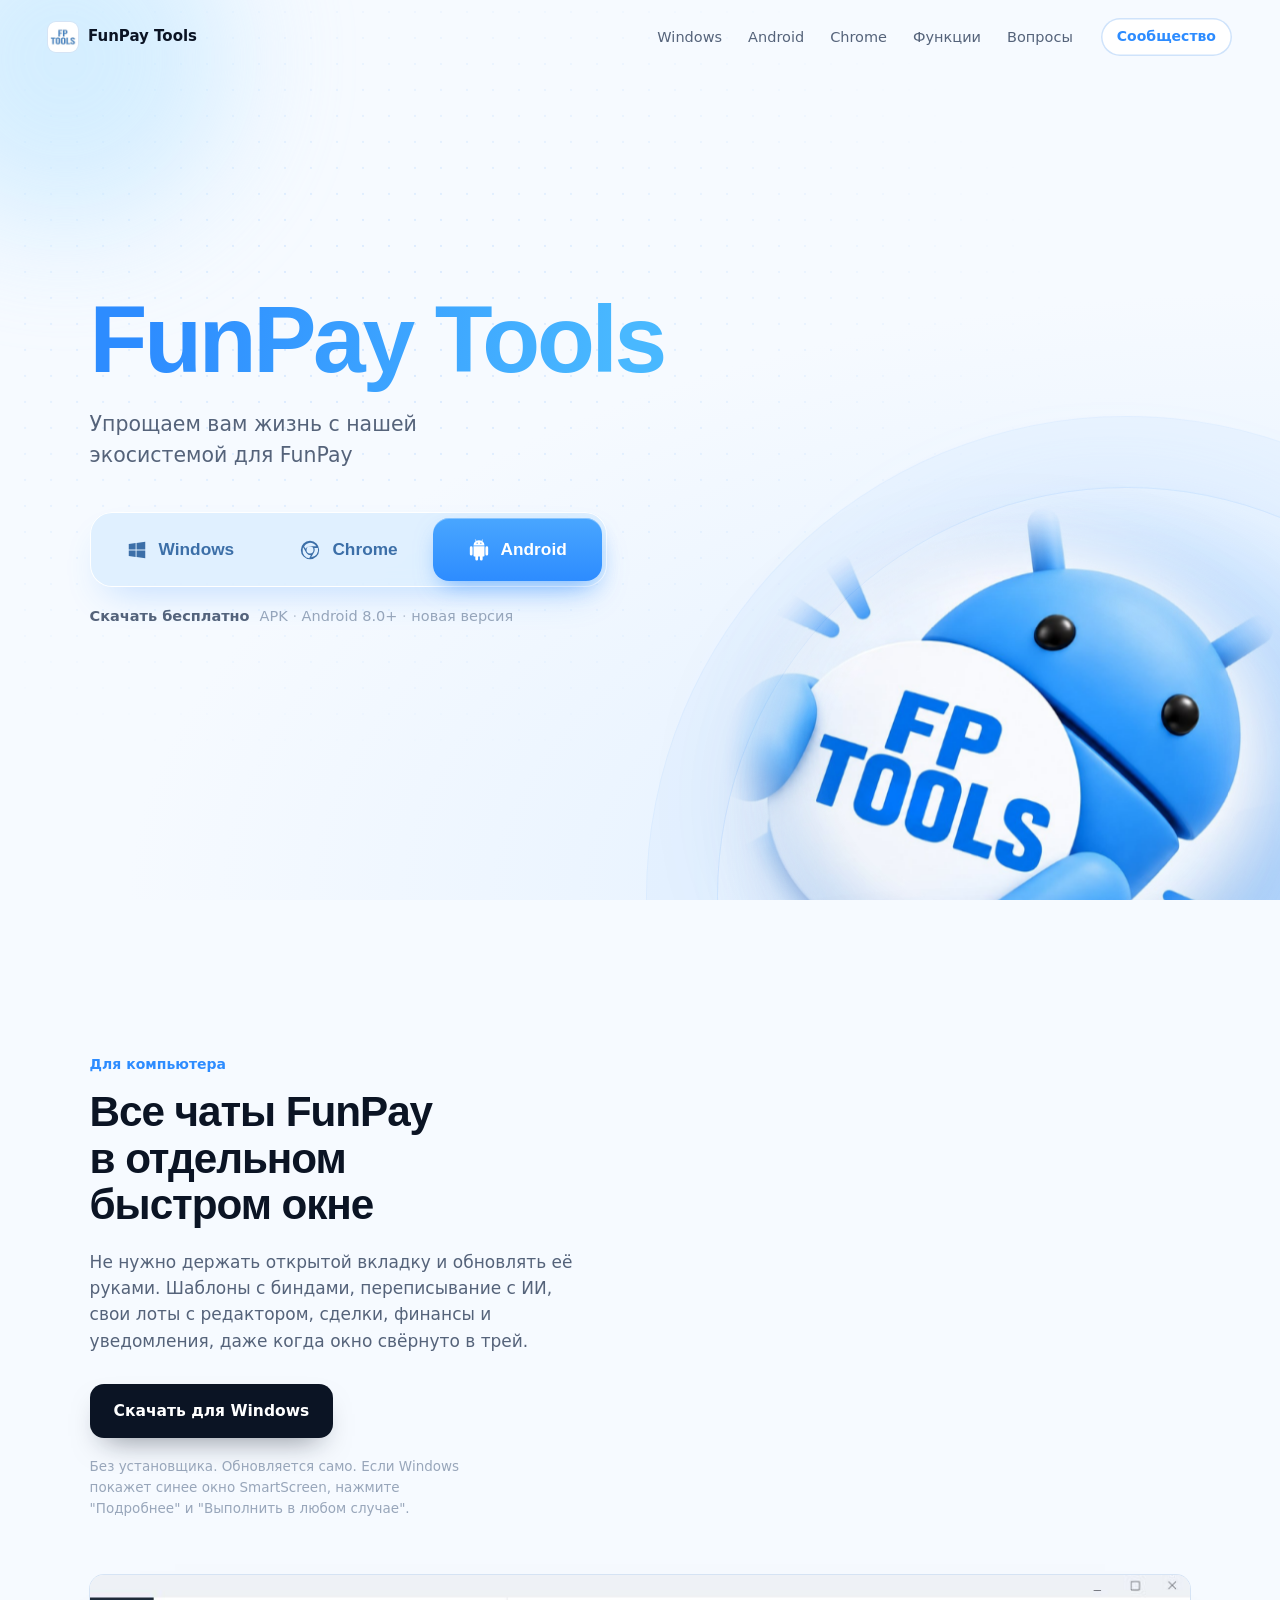
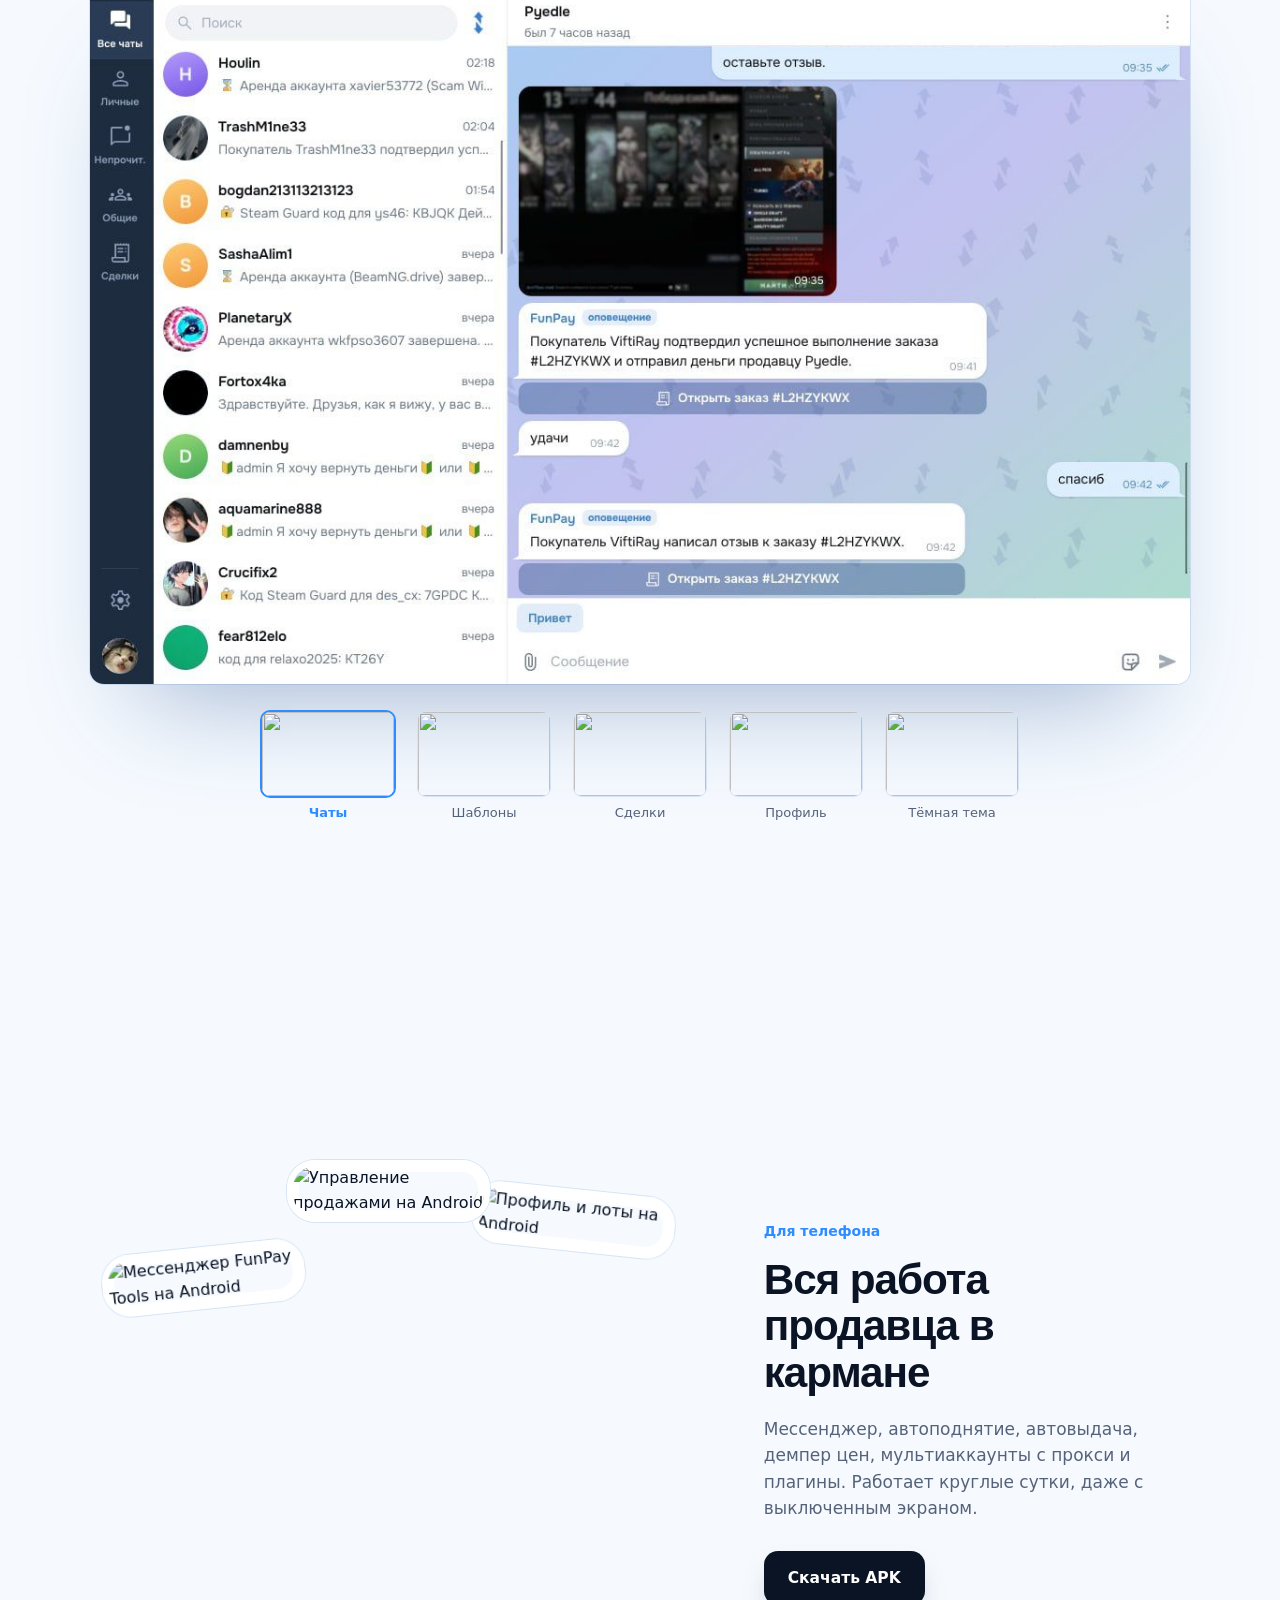
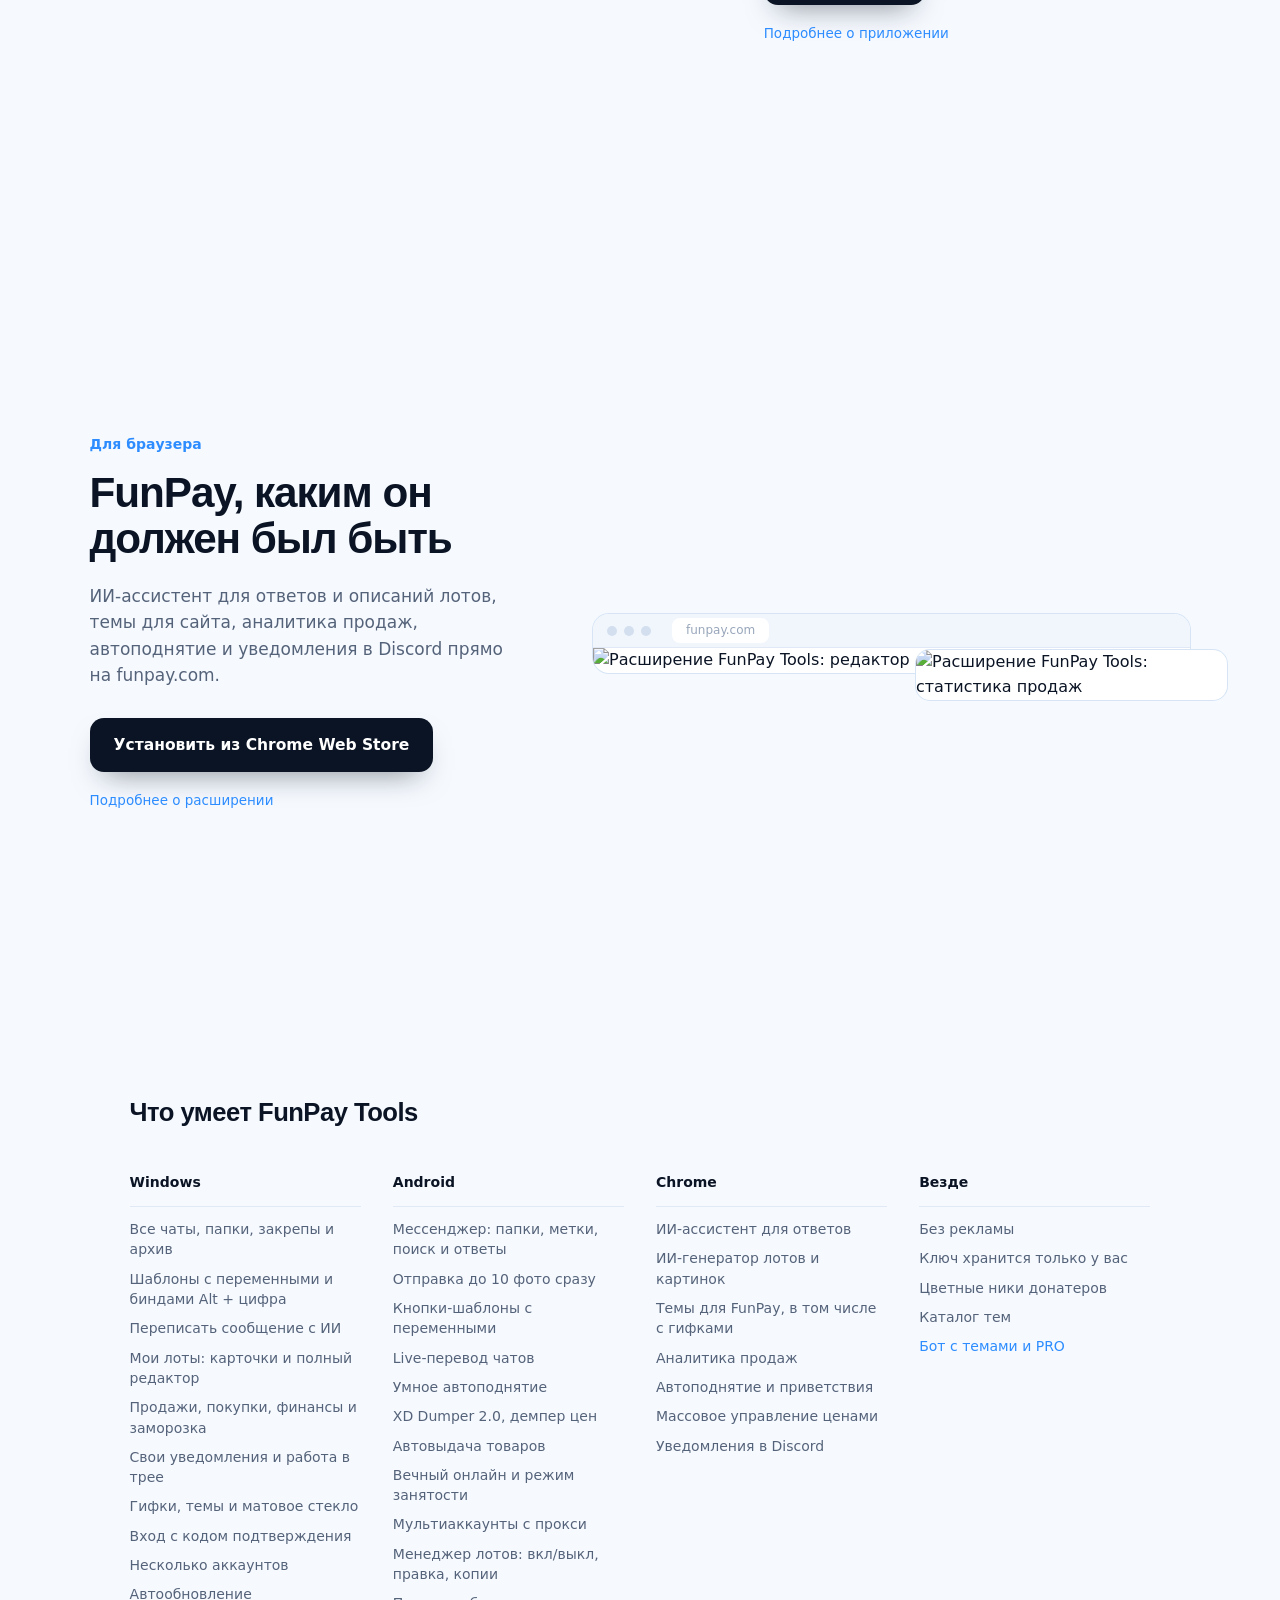
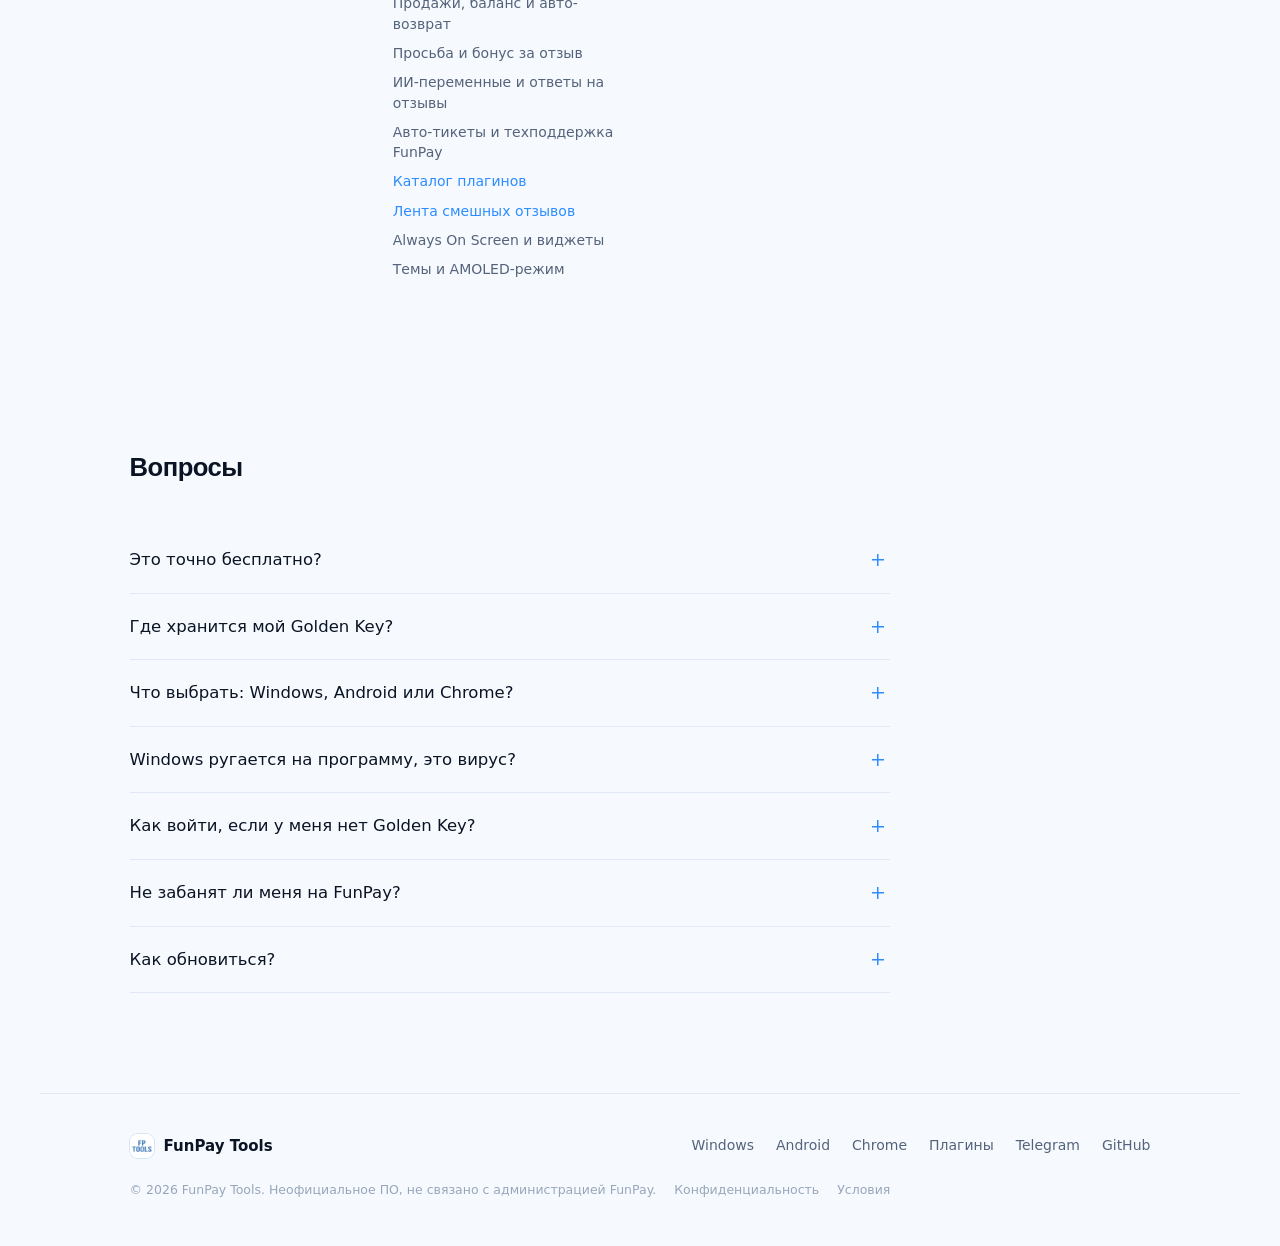
==== commit af2d017b: "fix claude font" ====
--- a/index.html
+++ b/index.html
@@ -20,7 +20,7 @@
 
     <link rel="preconnect" href="https://fonts.googleapis.com" crossorigin>
     <link rel="preconnect" href="https://fonts.gstatic.com" crossorigin>
-    <link href="https://fonts.googleapis.com/css2?family=Unbounded:wght@600;800&family=Golos+Text:wght@400;500;600&display=swap" rel="stylesheet">
+    <link href="https://fonts.googleapis.com/css2?family=Fira+Sans+Condensed:ital,wght@0,100;0,200;0,300;0,400;0,500;0,600;0,700;0,800;0,900;1,100;1,200;1,300;1,400;1,500;1,600;1,700;1,800;1,900&display=swap" rel="stylesheet">
 
     <link rel="stylesheet" href="home.css">
     <link rel="icon" href="assets/favicon.png" type="image/png">
--- a/home.css
+++ b/home.css
@@ -121,6 +121,8 @@
     white-space: nowrap;
     display: inline-block;
     padding-right: .06em;
+    padding-bottom: .16em;
+    margin-bottom: -.16em;
     transform: translate3d(calc(var(--mx) * -10px), calc(var(--my) * -6px), 0);
 }
 .title .w { display: inline-block; }
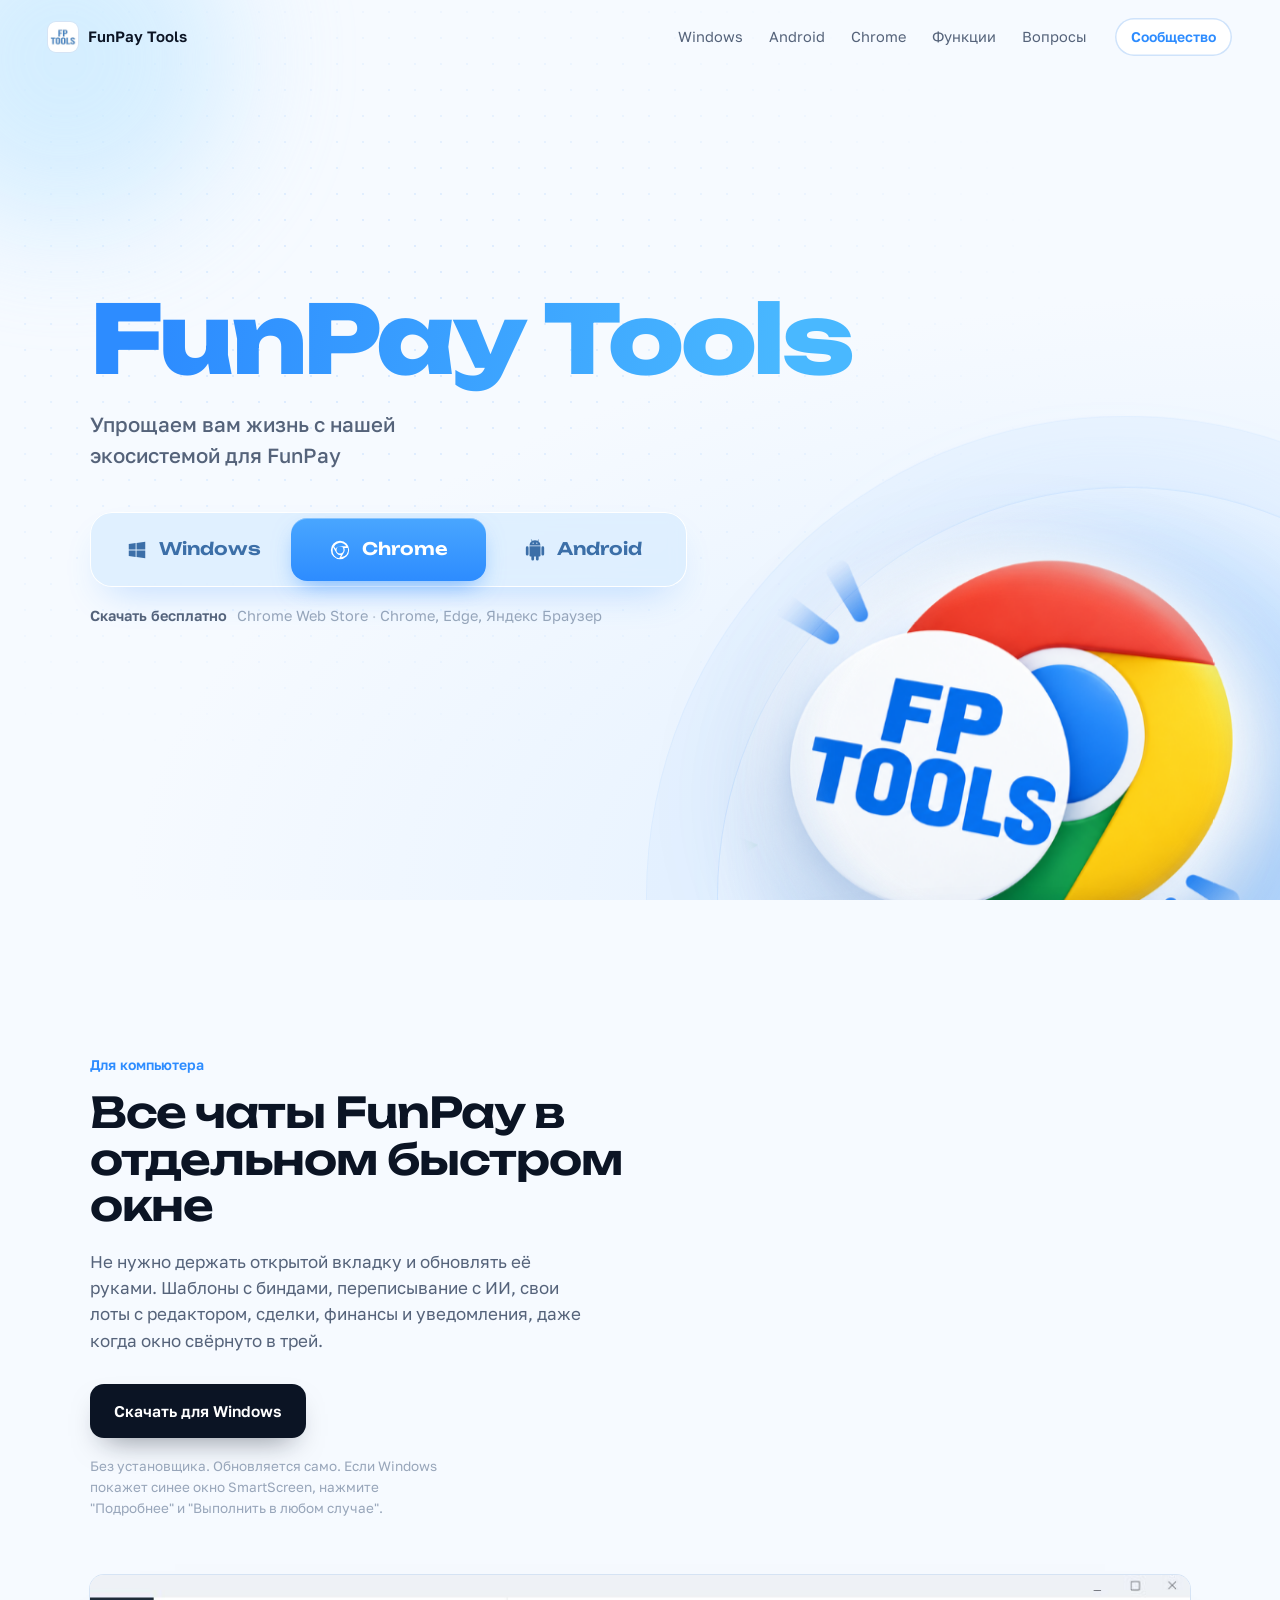
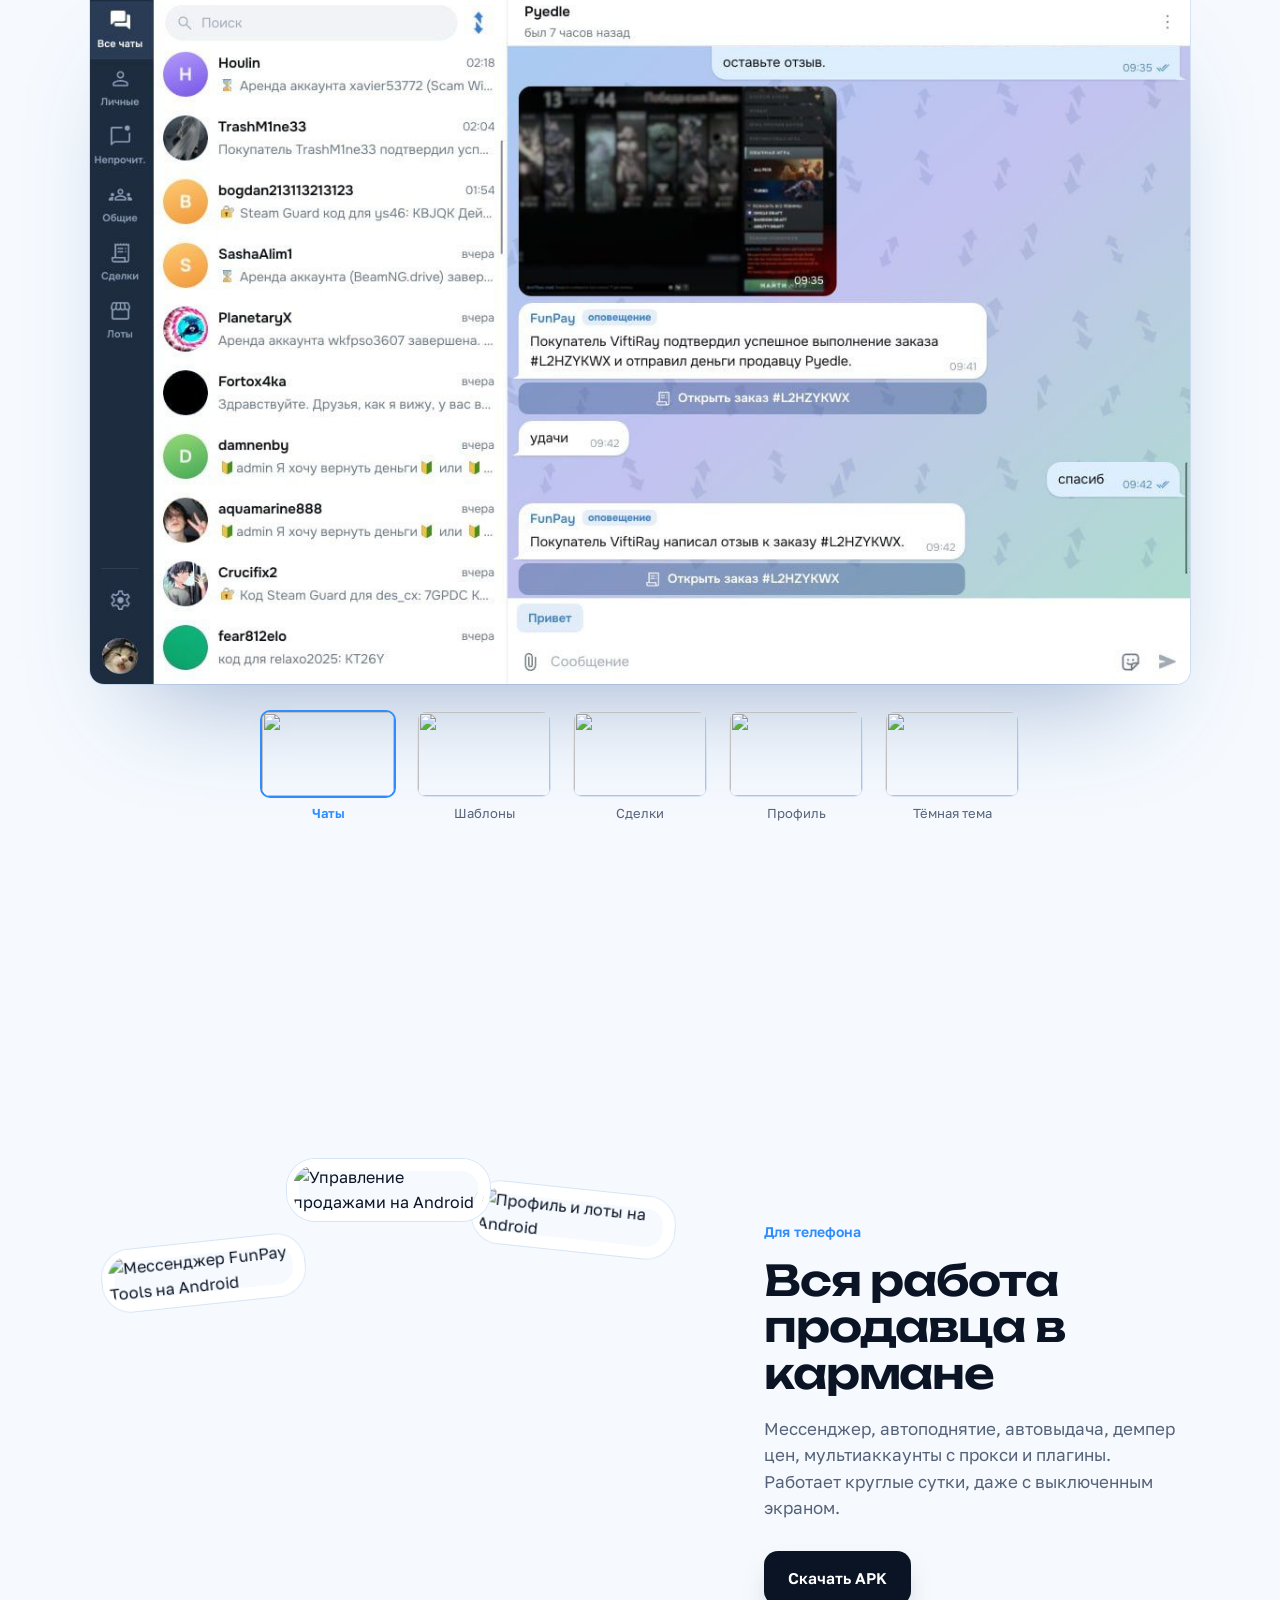
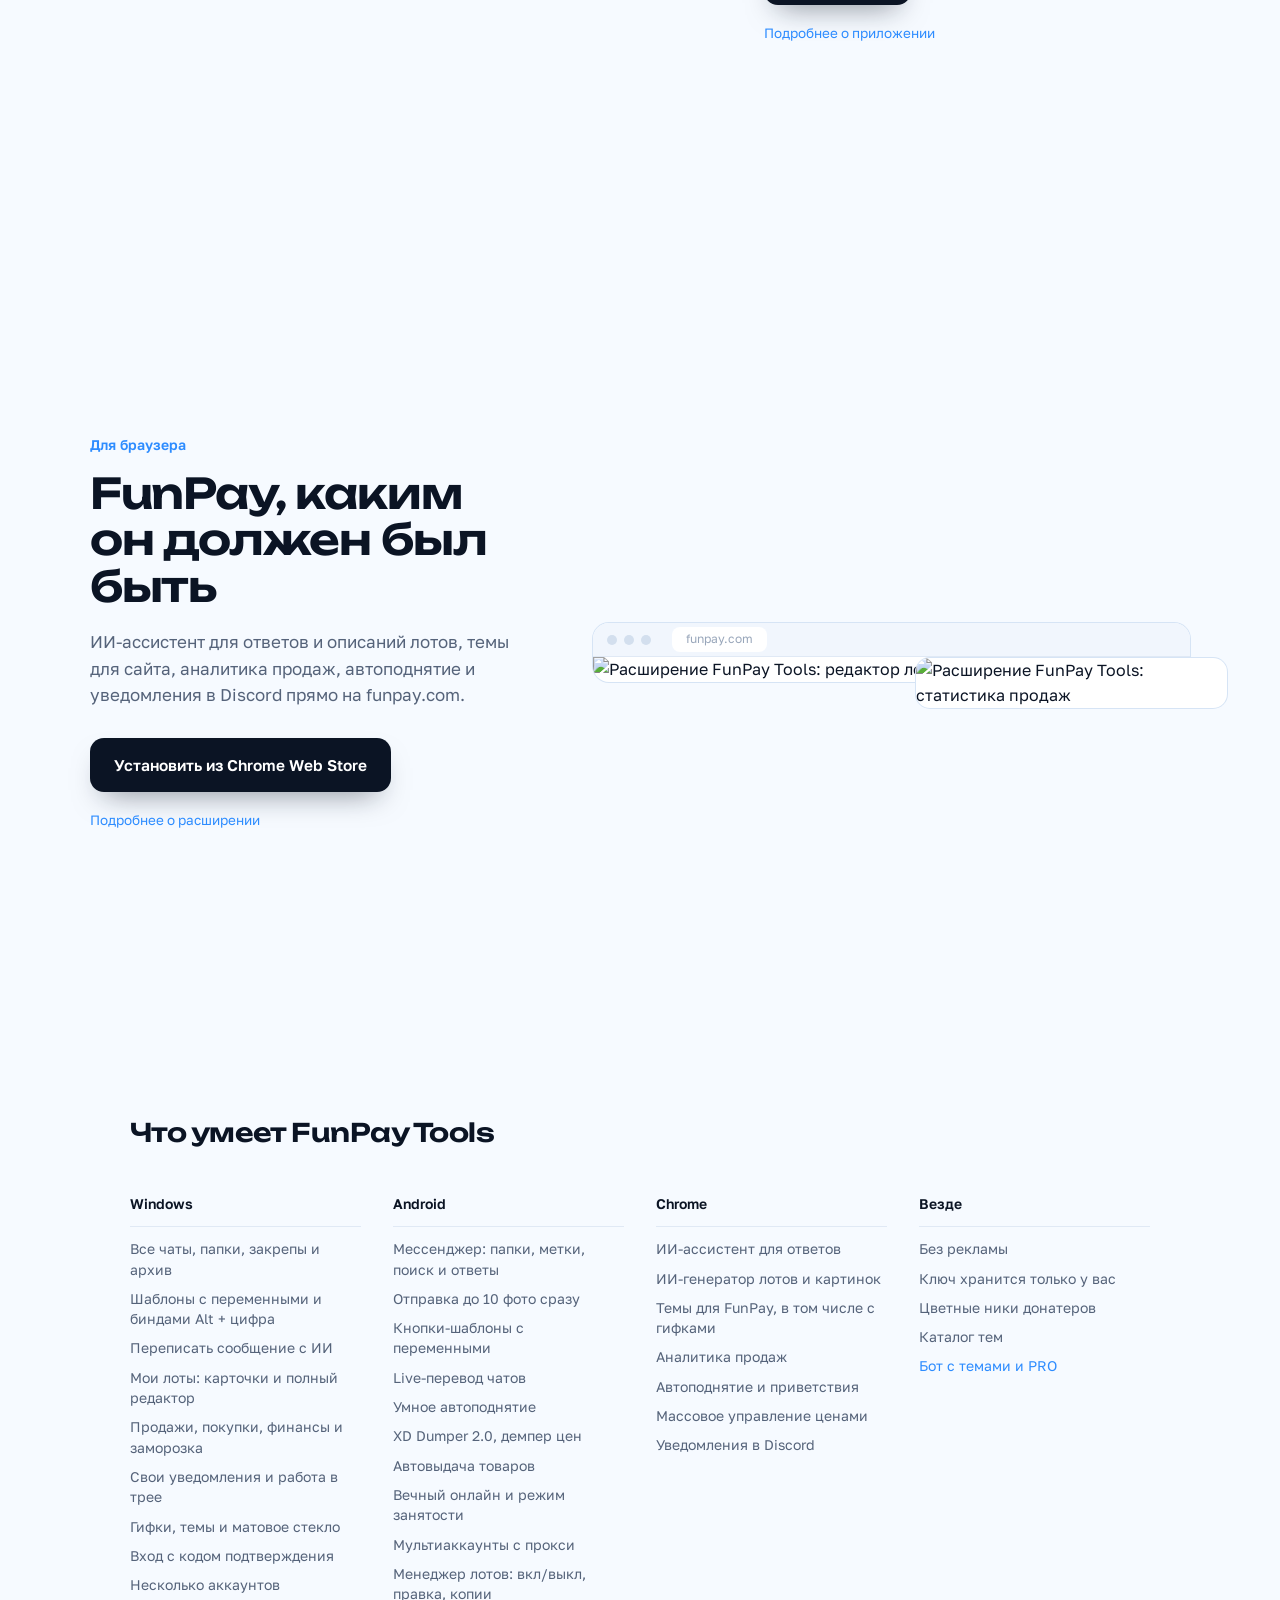
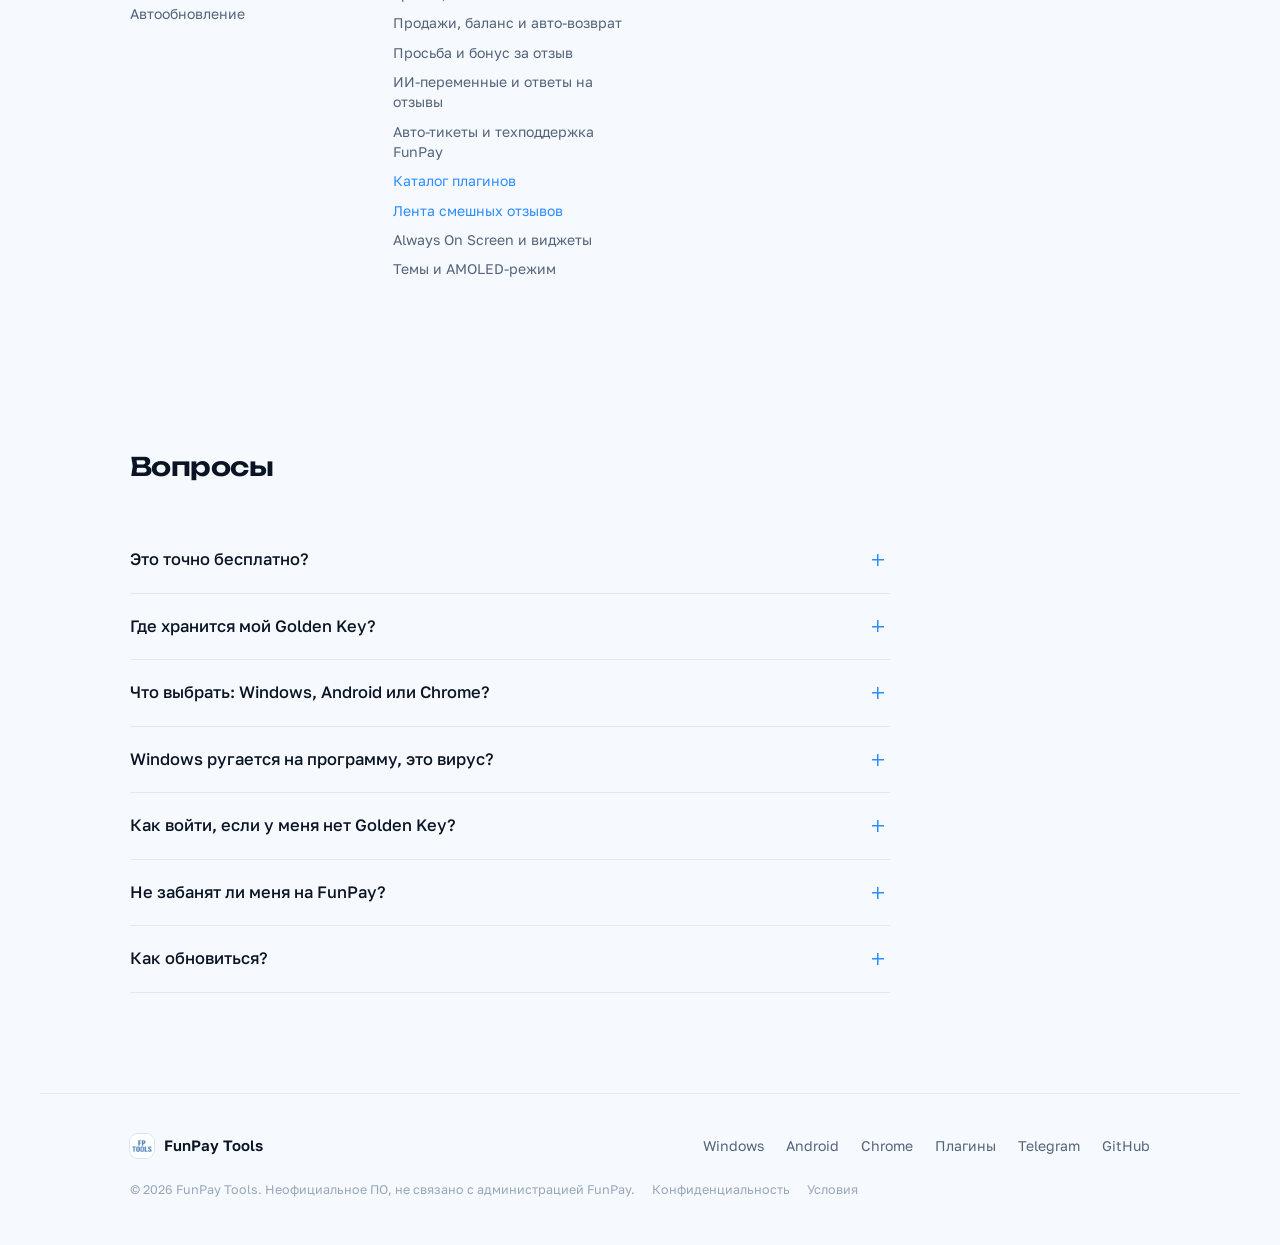
==== commit a6be8830: "update" ====
--- a/index.html
+++ b/index.html
@@ -20,7 +20,7 @@
 
     <link rel="preconnect" href="https://fonts.googleapis.com" crossorigin>
     <link rel="preconnect" href="https://fonts.gstatic.com" crossorigin>
-    <link href="https://fonts.googleapis.com/css2?family=Fira+Sans+Condensed:ital,wght@0,100;0,200;0,300;0,400;0,500;0,600;0,700;0,800;0,900;1,100;1,200;1,300;1,400;1,500;1,600;1,700;1,800;1,900&display=swap" rel="stylesheet">
+    <link href="https://fonts.googleapis.com/css2?family=Unbounded:wght@600;800&family=Golos+Text:wght@400;500;600&display=swap" rel="stylesheet">
 
     <link rel="stylesheet" href="home.css">
     <link rel="icon" href="assets/favicon.png" type="image/png">
@@ -233,7 +233,7 @@
                 <li>Просьба и бонус за отзыв</li>
                 <li>ИИ-переменные и ответы на отзывы</li>
                 <li>Авто-тикеты и техподдержка FunPay</li>
-                <li><a href="/catalog">Каталог плагинов</a></li>
+                <li><a href="/catalog?view=plugins">Каталог плагинов</a></li>
                 <li><a href="/feed">Лента смешных отзывов</a></li>
                 <li>Always On Screen и виджеты</li>
                 <li>Темы и AMOLED-режим</li>
@@ -287,7 +287,7 @@
             <a href="https://github.com/XaviersDev/FunPay-Desktop/releases" target="_blank" rel="noopener">Windows</a>
             <a href="/android">Android</a>
             <a href="/extension">Chrome</a>
-            <a href="/catalog">Плагины</a>
+            <a href="/catalog?view=plugins">Плагины</a>
             <a href="https://t.me/fptools" target="_blank" rel="noopener">Telegram</a>
             <a href="https://github.com/XaviersDev" target="_blank" rel="noopener">GitHub</a>
         </nav>
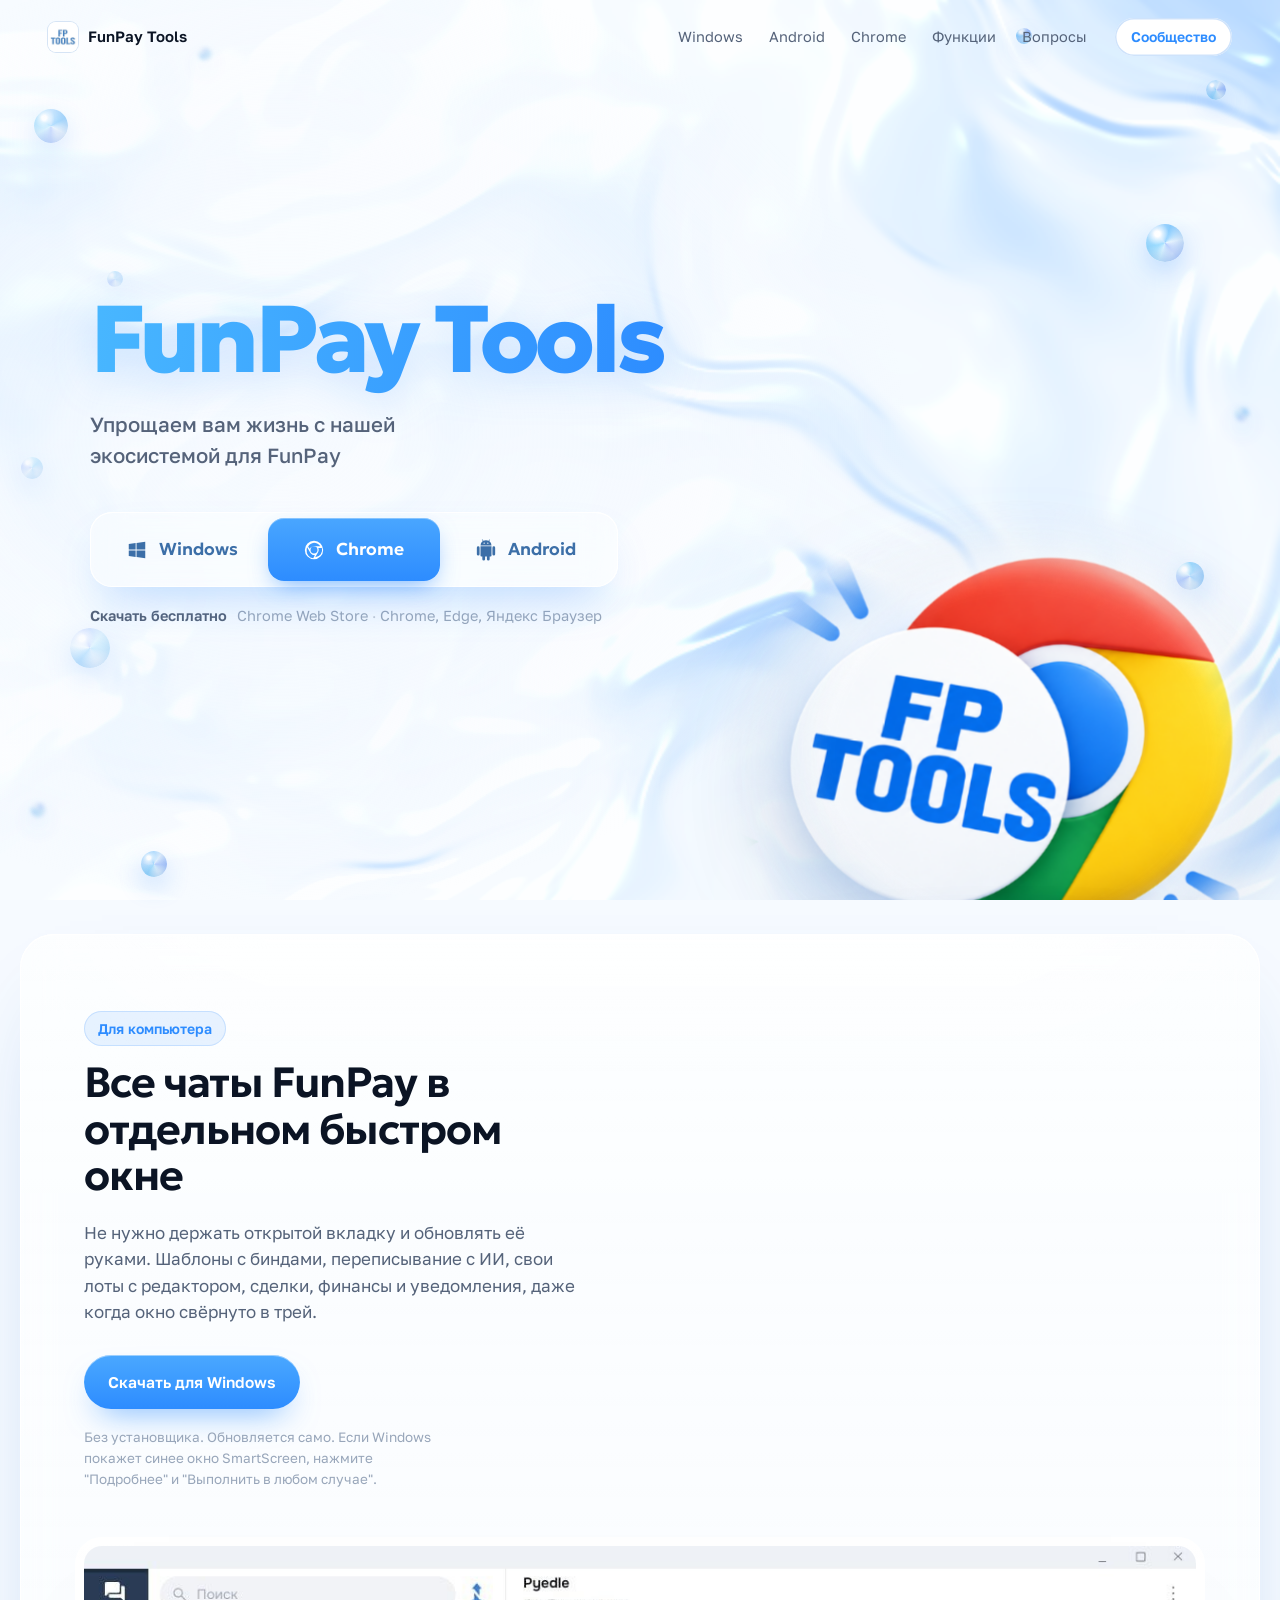
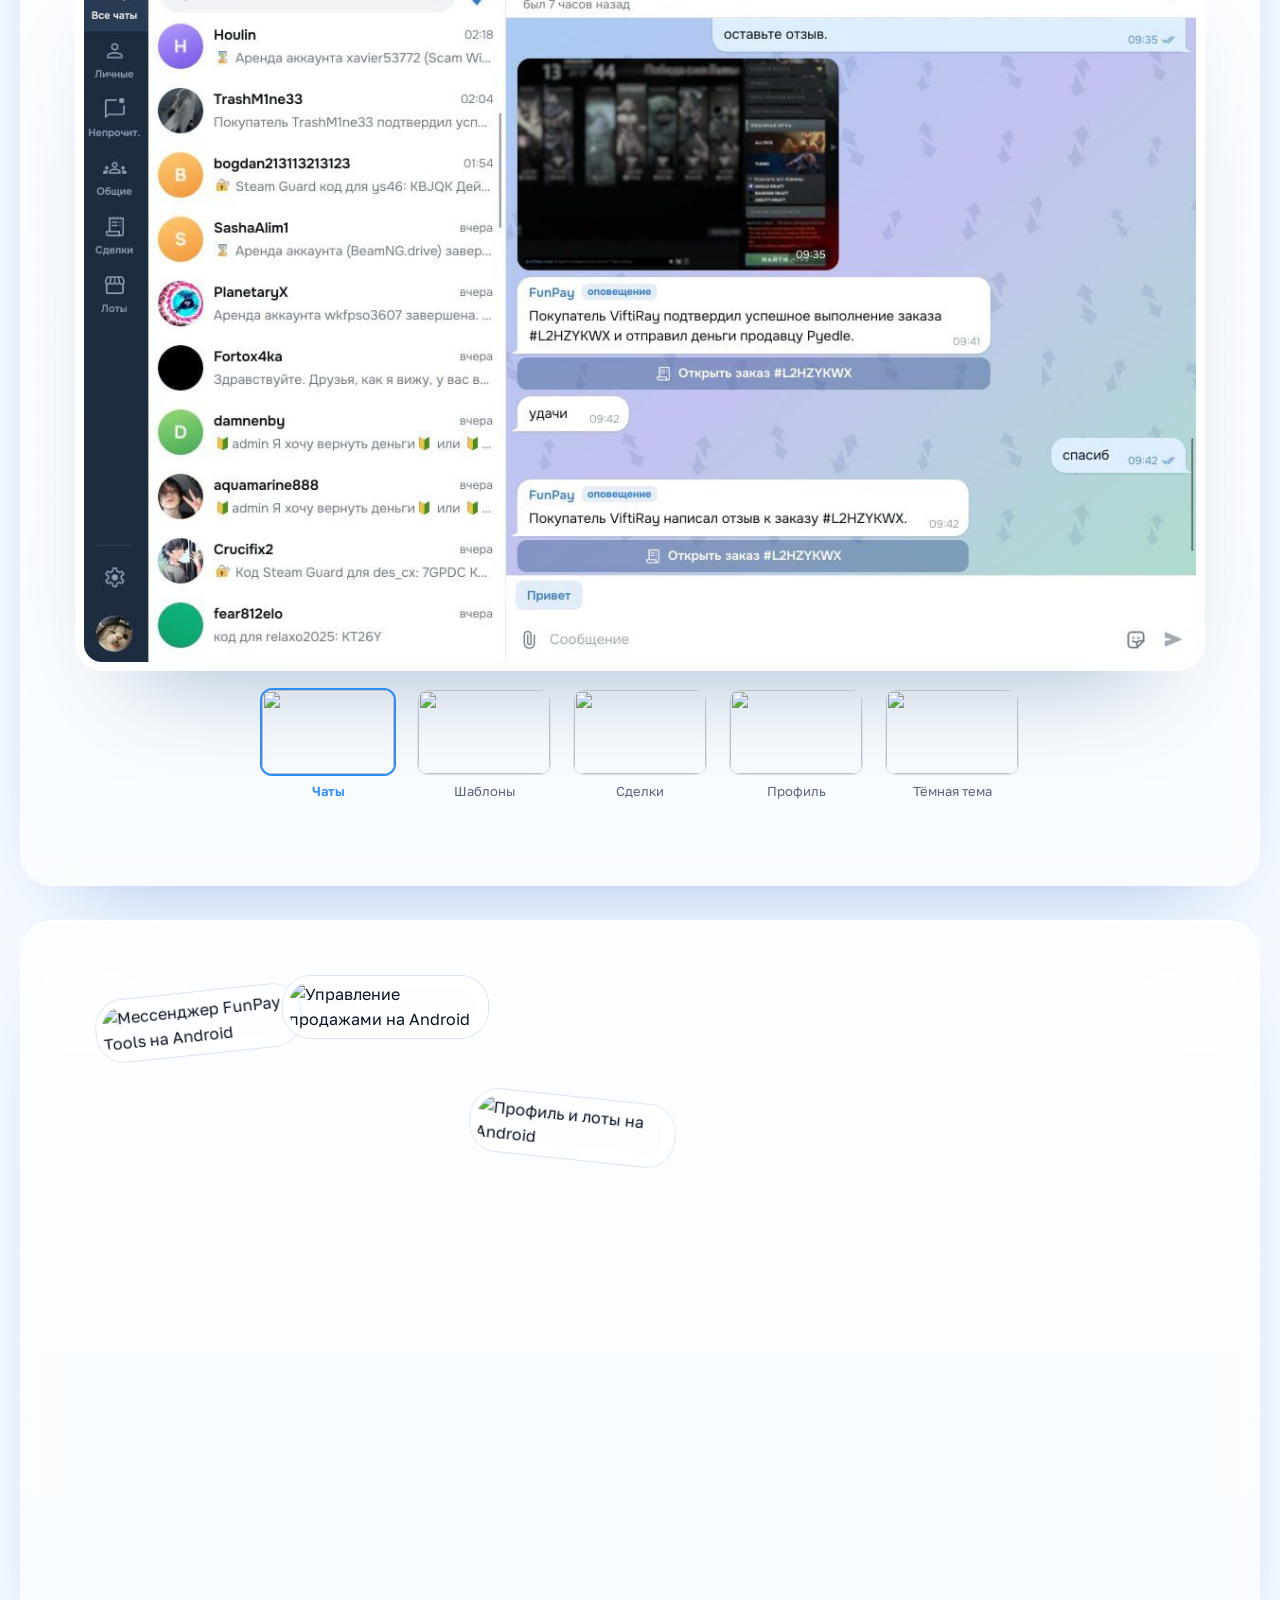
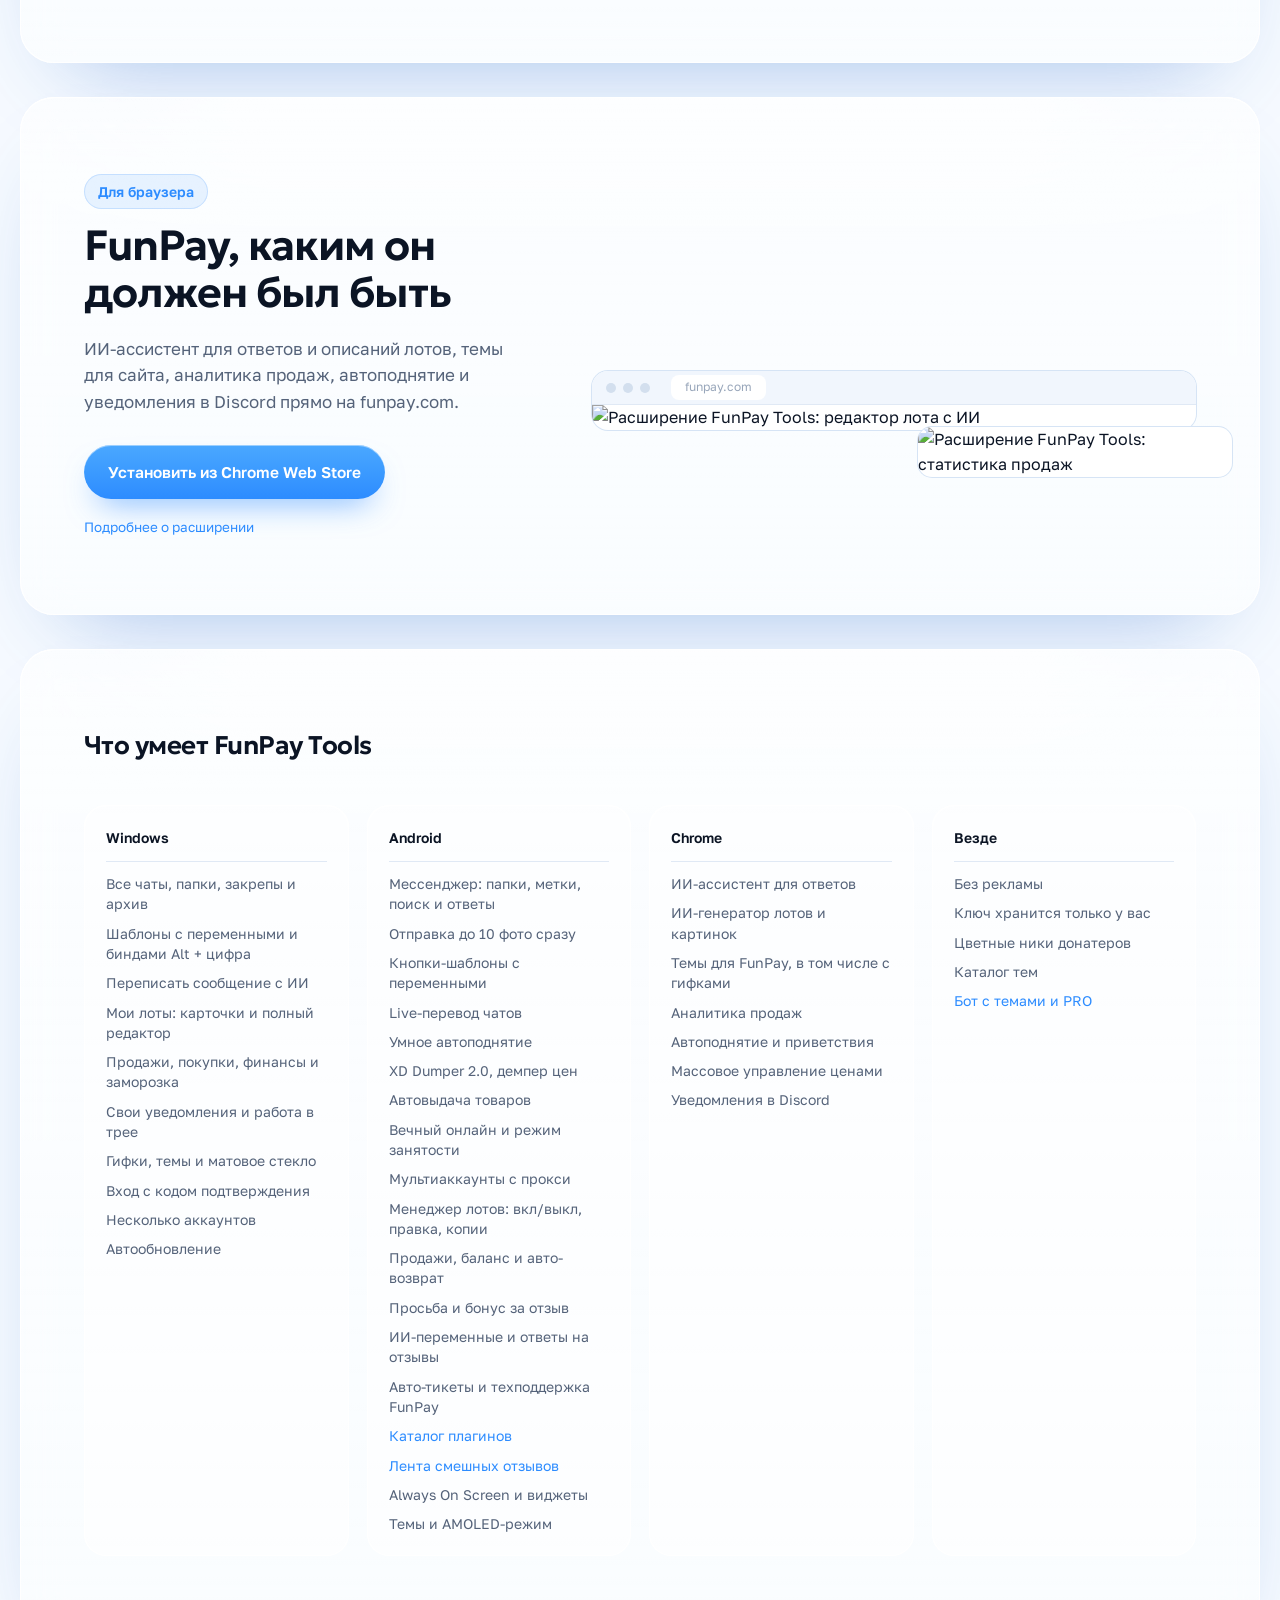
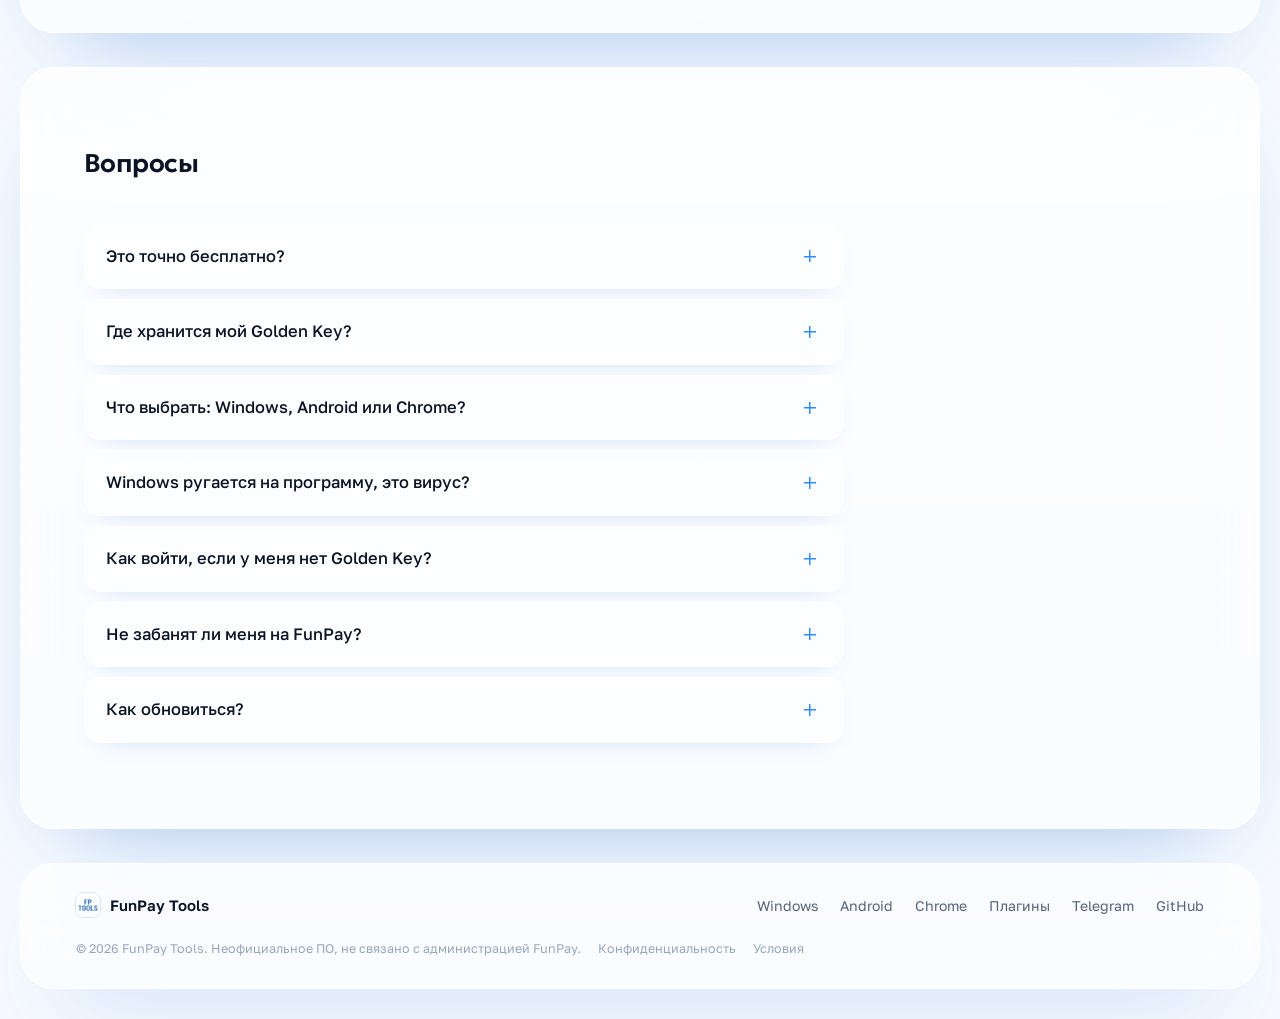
==== commit 5764043d: "updat main" ====
--- a/index.html
+++ b/index.html
@@ -20,7 +20,7 @@
 
     <link rel="preconnect" href="https://fonts.googleapis.com" crossorigin>
     <link rel="preconnect" href="https://fonts.gstatic.com" crossorigin>
-    <link href="https://fonts.googleapis.com/css2?family=Unbounded:wght@600;800&family=Golos+Text:wght@400;500;600&display=swap" rel="stylesheet">
+    <link href="https://fonts.googleapis.com/css2?family=Geologica:wght@600;700;800&family=Golos+Text:wght@400;500;600&display=swap" rel="stylesheet">
 
     <link rel="stylesheet" href="home.css">
     <link rel="icon" href="assets/favicon.png" type="image/png">
@@ -51,6 +51,9 @@
     </script>
 </head>
 <body>
+<canvas class="liquid" id="liquid" aria-hidden="true"></canvas>
+<div class="page-veil" aria-hidden="true"></div>
+<div class="pearls" id="pearls" aria-hidden="true"></div>
 
 <header class="nav" id="nav">
     <a href="#top" class="brand" aria-label="FunPay Tools">
@@ -72,6 +75,7 @@
 <!-- ================================================= HERO -->
 <section class="hero" id="top" data-platform="windows">
     <div class="hero-bg" aria-hidden="true">
+        <div class="liquid-veil"></div>
         <div class="layer dots" data-depth="-6"></div>
         <div class="layer blob blob-a" data-depth="18"></div>
         <div class="layer blob blob-b" data-depth="-14"></div>
--- a/home.css
+++ b/home.css
@@ -108,11 +108,11 @@
     opacity: calc(1 - var(--sy) * 1.3);
 }
 .title {
-    font-family: "Unbounded", sans-serif;
+    font-family: "Geologica", sans-serif;
     font-weight: 800;
     font-size: clamp(44px, 7.4vw, 112px);
     line-height: 1;
-    letter-spacing: -.035em;
+    letter-spacing: -.045em;
     color: var(--accent);
     background: linear-gradient(100deg, #2D8CFF 10%, #49B8FF 90%);
     -webkit-background-clip: text;
@@ -144,10 +144,10 @@
     grid-auto-columns: 1fr;
     padding: 6px;
     border-radius: 22px;
-    background: rgba(217, 236, 255, .75);
-    box-shadow: inset 0 0 0 1px #FFFFFF, 0 18px 40px -18px #2D8CFF55;
-    backdrop-filter: blur(8px);
-    -webkit-backdrop-filter: blur(8px);
+    background: rgba(255, 255, 255, .42);
+    box-shadow: inset 0 0 0 1px rgba(255, 255, 255, .9), inset 0 1px 0 #fff, 0 22px 48px -20px #2D8CFF66;
+    backdrop-filter: blur(16px) saturate(1.5);
+    -webkit-backdrop-filter: blur(16px) saturate(1.5);
 }
 .switch-pill {
     position: absolute;
@@ -169,7 +169,7 @@
     gap: 11px;
     padding: 18px 30px;
     border-radius: 16px;
-    font-family: "Unbounded", sans-serif;
+    font-family: "Geologica", sans-serif;
     font-weight: 600;
     font-size: clamp(15px, 1.35vw, 19px);
     color: #3C6FA8;
@@ -225,15 +225,16 @@
     width: 100%;
     height: 100%;
     object-fit: contain;
-    clip-path: circle(0% at 100% 100%);
     opacity: 0;
-    transform: translate3d(8%, 8%, 0) scale(.92) rotate(4deg);
-    filter: drop-shadow(0 40px 50px #1E4A8A33);
-}
-.art.on, .art.prev { clip-path: circle(150% at 100% 100%); opacity: 1; transform: none; }
+    transform: translate3d(6%, 6%, 0) scale(.94) rotate(3deg);
+    filter: blur(14px) drop-shadow(0 40px 50px #1E4A8A33);
+    -webkit-mask-image: radial-gradient(60% 62% at 52% 50%, #000 62%, rgba(0, 0, 0, .55) 80%, transparent 100%);
+    mask-image: radial-gradient(60% 62% at 52% 50%, #000 62%, rgba(0, 0, 0, .55) 80%, transparent 100%);
+}
+.art.on, .art.prev { opacity: 1; transform: none; filter: blur(0) drop-shadow(0 40px 50px #1E4A8A33); }
 .art.on {
     z-index: 3;
-    transition: clip-path 1s var(--ease), opacity .5s var(--ease), transform 1.1s var(--spring);
+    transition: opacity .7s var(--ease), transform 1.1s var(--spring), filter .8s var(--ease);
 }
 .art.prev { z-index: 2; transition: opacity .8s .3s var(--ease); opacity: 0; }
 .art-shadow {
@@ -281,7 +282,7 @@
 .platform.flip .p-text { order: 2; }
 .p-kicker { font-size: 14px; font-weight: 600; color: var(--accent); margin-bottom: 14px; }
 .platform h2 {
-    font-family: "Unbounded", sans-serif;
+    font-family: "Geologica", sans-serif;
     font-weight: 600;
     font-size: clamp(28px, 3.3vw, 46px);
     line-height: 1.1;
@@ -422,7 +423,7 @@
     padding: clamp(70px, 10vw, 140px) clamp(16px, 7vw, 110px) 40px;
 }
 .quiet-title {
-    font-family: "Unbounded", sans-serif;
+    font-family: "Geologica", sans-serif;
     font-weight: 600;
     font-size: clamp(20px, 2vw, 26px);
     letter-spacing: -.02em;
@@ -512,3 +513,108 @@
     .layer, .art-tilt, .title, .lead, .hero-inner, .hero-art, .frame, .phone { transform: none !important; }
     .reveal { opacity: 1; transform: none; filter: none; }
 }
+
+
+/* ---------------------------------------------------------------- жидкий лёд на всю страницу и стекло (как на /donate, но голубой) */
+.liquid { position: fixed; inset: 0; width: 100%; height: 100%; display: block; z-index: -3; opacity: 0; transition: opacity 1.2s var(--ease); }
+.liquid.on { opacity: 1; }
+.page-veil { position: fixed; inset: 0; z-index: -2; pointer-events: none; background: rgba(246, 250, 255, .28); }
+body { background: var(--bg); }
+.hero { background: transparent; }
+.hero .blob, .hero .dots { display: none; }
+.liquid-veil {
+    position: absolute; inset: 0;
+    background: radial-gradient(65% 70% at 22% 48%, rgba(246, 250, 255, .82) 0%, rgba(246, 250, 255, .45) 45%, rgba(246, 250, 255, 0) 75%);
+}
+
+/* жемчуг: свободно парит по краям, на разной глубине */
+.pearls { position: fixed; inset: 0; z-index: -1; pointer-events: none; }
+.pearl {
+    position: absolute; border-radius: 50%;
+    background:
+        radial-gradient(circle at 30% 26%, #fff 0 7%, rgba(255, 255, 255, .6) 14%, rgba(255, 255, 255, 0) 30%),
+        radial-gradient(circle at 70% 78%, rgba(255, 255, 255, .6), rgba(255, 255, 255, 0) 40%),
+        conic-gradient(from var(--r, 0deg), #bfe2ff, #8fd0ff, #e8f5ff, #a9c4ff, #d2f1ff, #9bdcff, #bfe2ff);
+    box-shadow: inset -4px -6px 12px rgba(40, 110, 200, .22), 0 10px 24px rgba(45, 140, 255, .24);
+    transform: translate3d(calc(var(--px, 0) * 1px), calc(var(--py, 0) * 1px), 0);
+    transition: transform .9s var(--ease);
+}
+.pearl::after { content: ""; position: absolute; inset: 0; border-radius: 50%; animation: bob var(--d, 9s) ease-in-out infinite alternate; }
+.pearl.soft { filter: blur(2px); opacity: .75; }
+@keyframes bob { from { transform: translateY(0); } to { transform: translateY(-14px); } }
+
+/* стеклянные панели разделов */
+.platform, .features, .faq, .foot {
+    position: relative;
+    width: min(1240px, calc(100% - 32px));
+    margin: 34px auto;
+    border-radius: 34px;
+    background: linear-gradient(180deg, rgba(255, 255, 255, .7), rgba(255, 255, 255, .5));
+    backdrop-filter: blur(24px) saturate(1.5);
+    -webkit-backdrop-filter: blur(24px) saturate(1.5);
+    box-shadow: inset 0 0 0 1px rgba(255, 255, 255, .9), inset 0 1px 0 #fff, 0 40px 90px -50px rgba(30, 100, 200, .45);
+}
+.platform { padding: clamp(36px, 6vw, 80px) clamp(22px, 5vw, 72px); }
+.features, .faq { max-width: none; padding: clamp(40px, 6vw, 80px) clamp(22px, 5vw, 72px); }
+.foot { max-width: none; border-top: 0; padding: 30px clamp(22px, 5vw, 56px) 30px; margin-bottom: 30px; }
+.p-kicker {
+    display: inline-block; padding: 7px 14px; border-radius: 999px;
+    background: rgba(45, 140, 255, .1); box-shadow: inset 0 0 0 1px rgba(45, 140, 255, .18);
+}
+.link-dl {
+    background: linear-gradient(180deg, #4AA8FF, #2D8CFF) !important;
+    color: #fff !important;
+    box-shadow: inset 0 1px 0 rgba(255, 255, 255, .45), 0 16px 32px -14px #2D8CFFaa !important;
+    border-radius: 999px !important;
+}
+.link-dl:hover { filter: brightness(1.06); }
+.faq details {
+    border-bottom: 0; margin-bottom: 10px; padding: 0 22px; border-radius: 18px;
+    background: rgba(255, 255, 255, .55); box-shadow: inset 0 0 0 1px rgba(255, 255, 255, .9), 0 10px 26px -18px rgba(30, 100, 200, .35);
+}
+.f-col {
+    padding: 22px; border-radius: 22px;
+    background: rgba(255, 255, 255, .5); box-shadow: inset 0 0 0 1px rgba(255, 255, 255, .9);
+}
+.f-cols { gap: 18px; }
+.title { filter: drop-shadow(0 10px 22px rgba(45, 140, 255, .22)); }
+.nav.solid { background: rgba(246, 250, 255, .55); }
+@media (prefers-reduced-motion: reduce) { .pearl::after { animation: none; } .pearl { transition: none; } }
+@media (max-width: 600px) { .platform, .features, .faq, .foot { border-radius: 24px; width: calc(100% - 20px); } }
+
+/* ---------------------------------------------------------------- ещё лоска */
+.hero .ring { display: none; }
+.art-shadow { opacity: .1; }
+/* блик бежит по заголовку */
+.title {
+    background: linear-gradient(100deg, #2D8CFF 0%, #49B8FF 40%, #9ED8FF 50%, #49B8FF 60%, #2D8CFF 100%);
+    background-size: 260% 100%;
+    background-position: 100% 0;
+    -webkit-background-clip: text; background-clip: text;
+    animation: shine 7s var(--ease) 1.2s infinite;
+}
+@keyframes shine { 0% { background-position: 100% 0; } 35%, 100% { background-position: 0% 0; } }
+/* стекло ловит свет сверху */
+.platform::before, .features::before, .faq::before {
+    content: ""; position: absolute; inset: 0 0 auto 0; height: 140px; border-radius: inherit; pointer-events: none;
+    background: linear-gradient(180deg, rgba(255, 255, 255, .75), rgba(255, 255, 255, 0));
+    -webkit-mask-image: linear-gradient(90deg, transparent, #000 20%, #000 80%, transparent);
+    mask-image: linear-gradient(90deg, transparent, #000 20%, #000 80%, transparent);
+}
+.platform > *, .features > *, .faq > * { position: relative; }
+/* карточки оживают под курсором */
+.f-col, .faq details { transition: transform .45s var(--spring), box-shadow .35s var(--ease), background .35s var(--ease); }
+.f-col:hover { transform: translateY(-4px); background: rgba(255, 255, 255, .75); box-shadow: inset 0 0 0 1px #fff, 0 22px 40px -24px rgba(30, 100, 200, .45); }
+.faq details:hover, .faq details[open] { background: rgba(255, 255, 255, .8); }
+.faq details[open] { box-shadow: inset 0 0 0 1.5px rgba(45, 140, 255, .35), 0 16px 30px -20px rgba(30, 100, 200, .45); }
+/* скриншот программы в стеклянной оправе */
+.g-main { border-radius: 18px; box-shadow: 0 0 0 8px rgba(255, 255, 255, .55), 0 0 0 9px rgba(255, 255, 255, .9), 0 60px 100px -50px #1E4A8A66 !important; }
+.g-thumb img { border-radius: 10px; }
+/* кнопки: мягкий перелив при наведении */
+.seg::after {
+    content: ""; position: absolute; inset: 0; border-radius: inherit; pointer-events: none; opacity: 0;
+    background: radial-gradient(120% 140% at 50% 120%, rgba(73, 184, 255, .25), transparent 60%);
+    transition: opacity .35s var(--ease);
+}
+.seg:hover::after { opacity: 1; }
+@media (prefers-reduced-motion: reduce) { .title { animation: none; background-position: 50% 0; } }
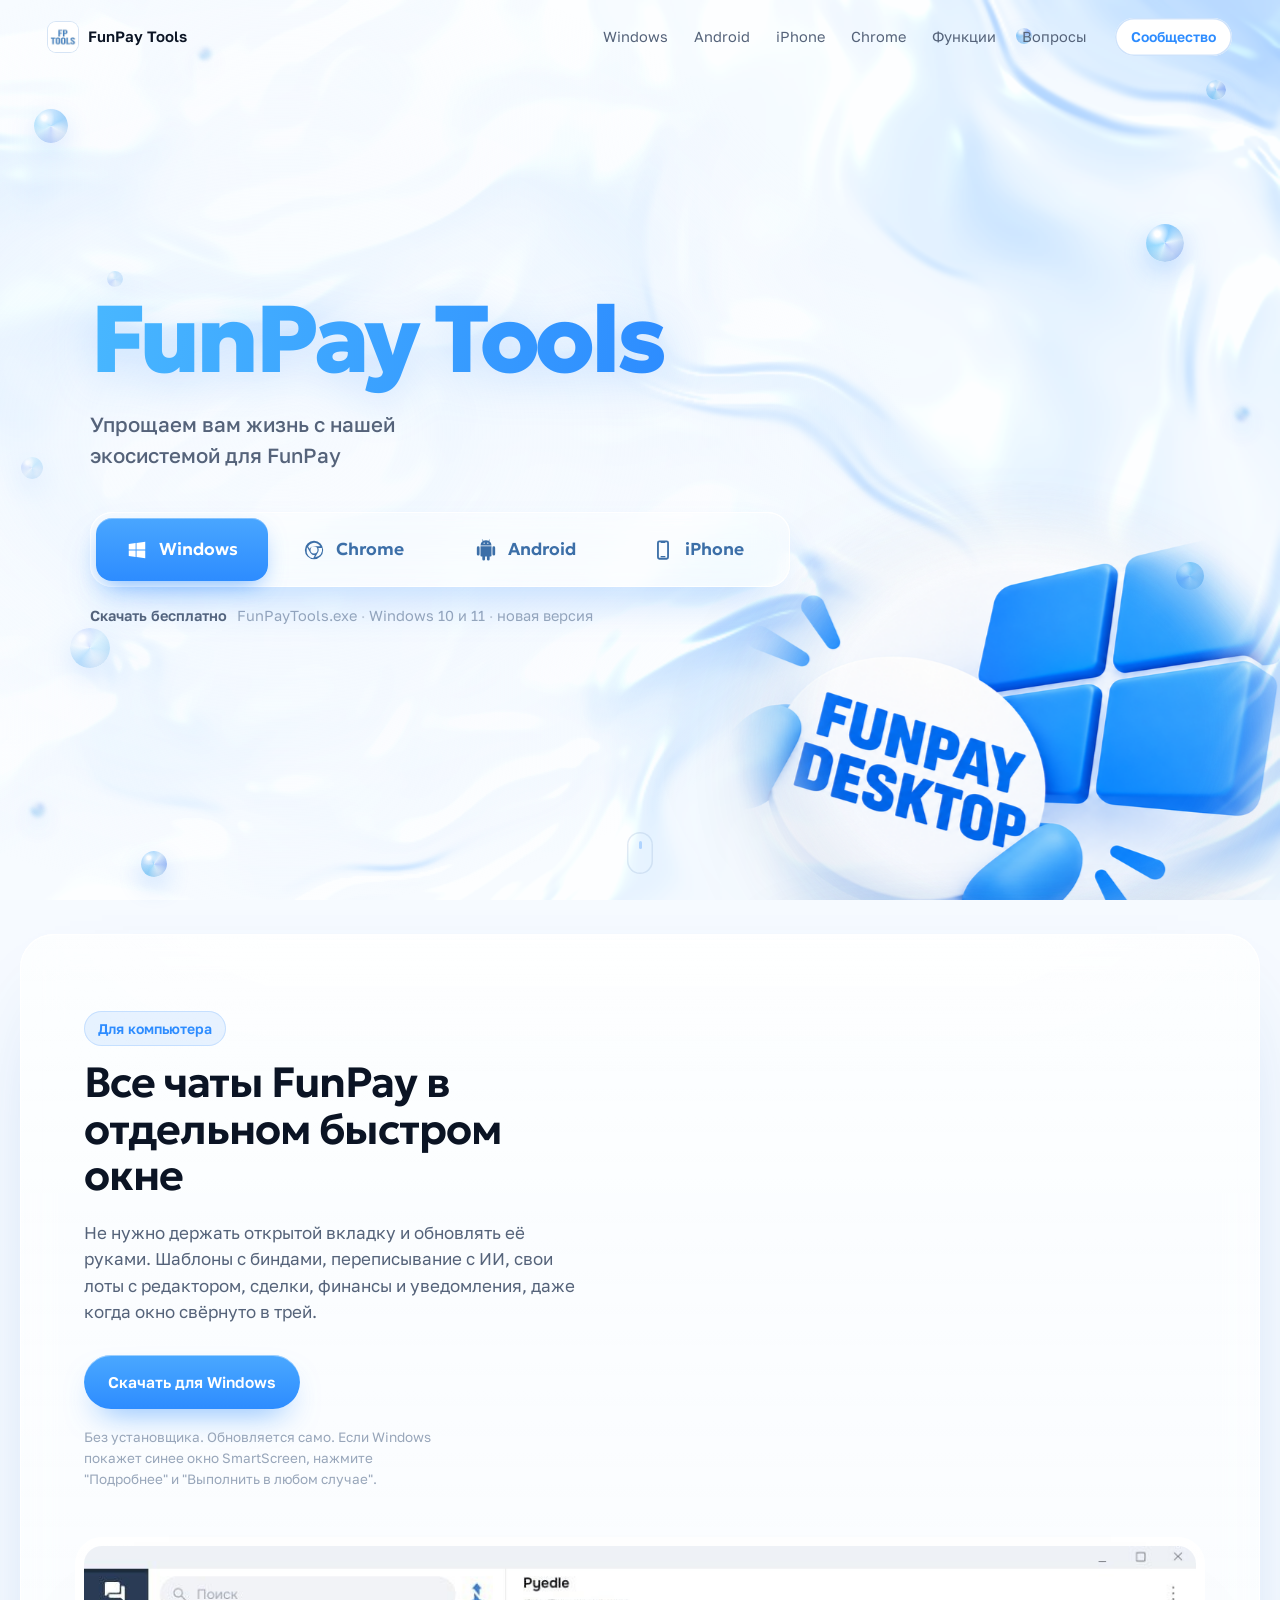
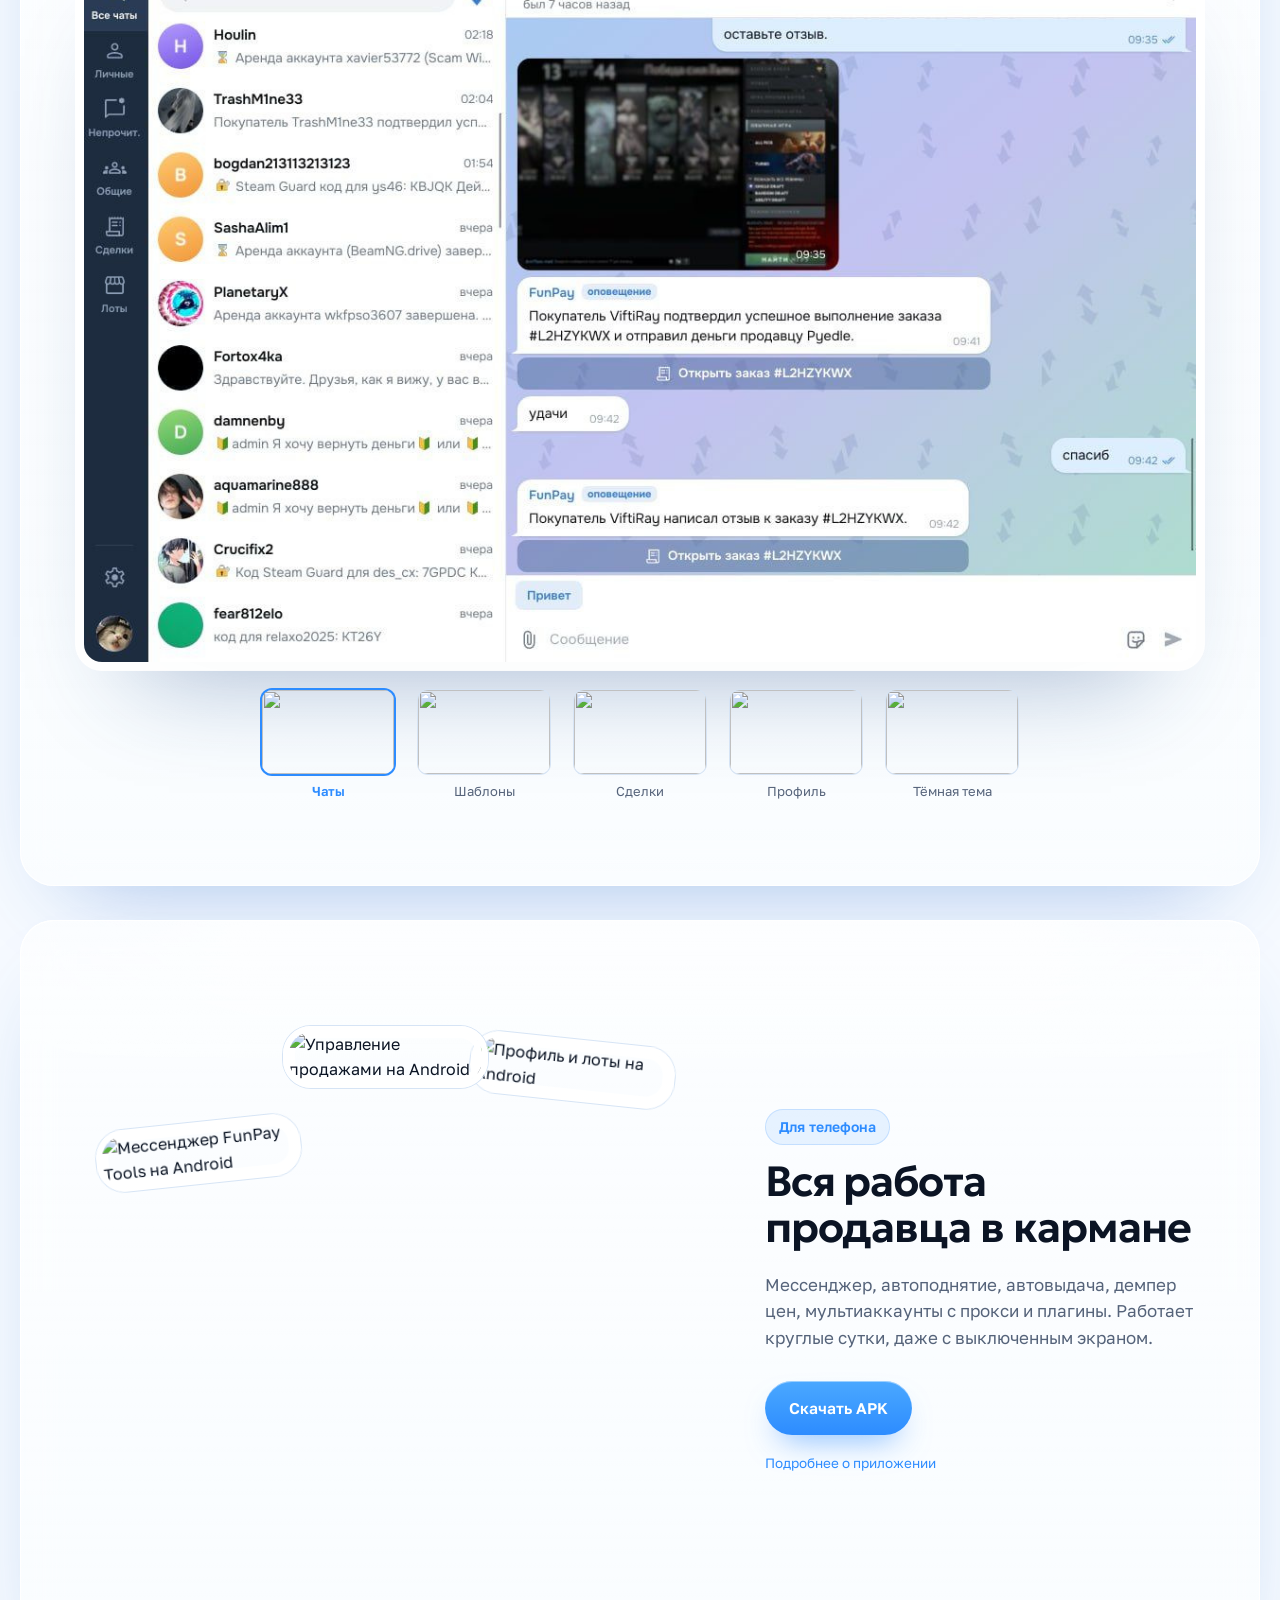
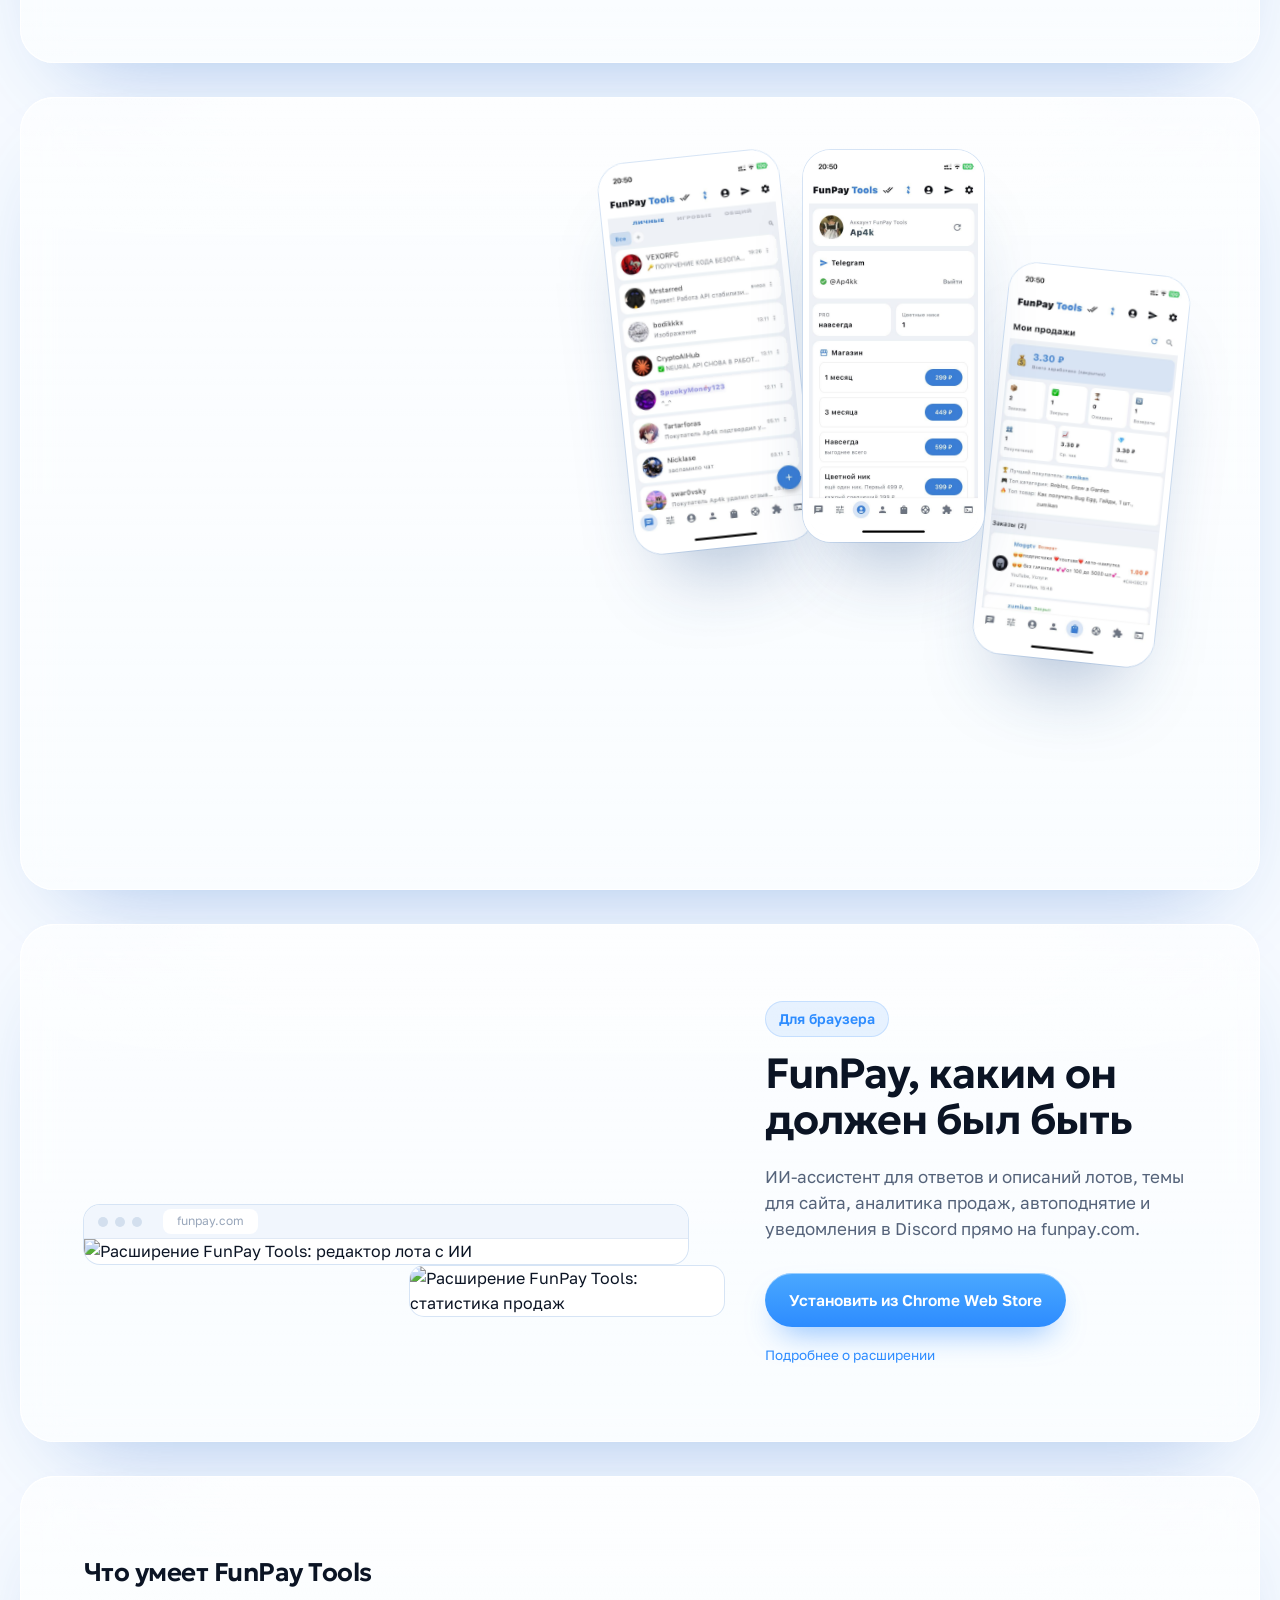
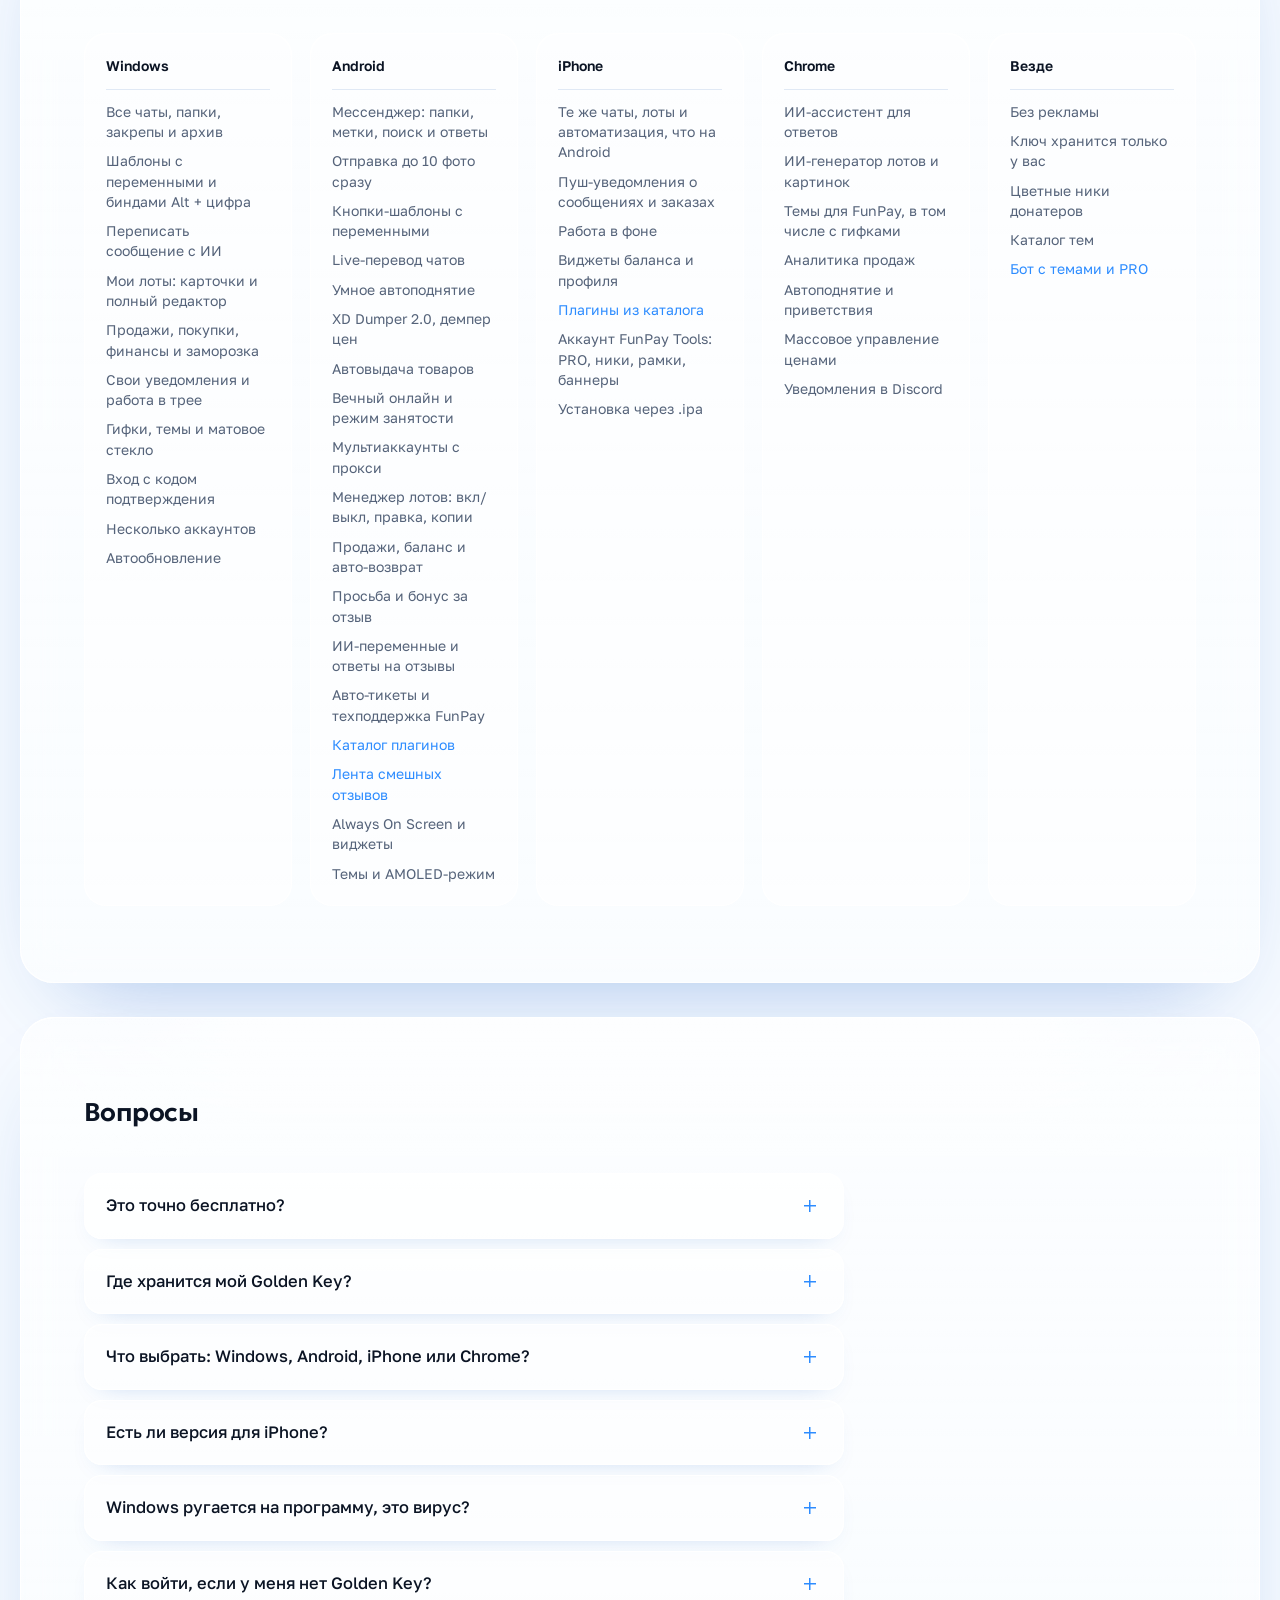
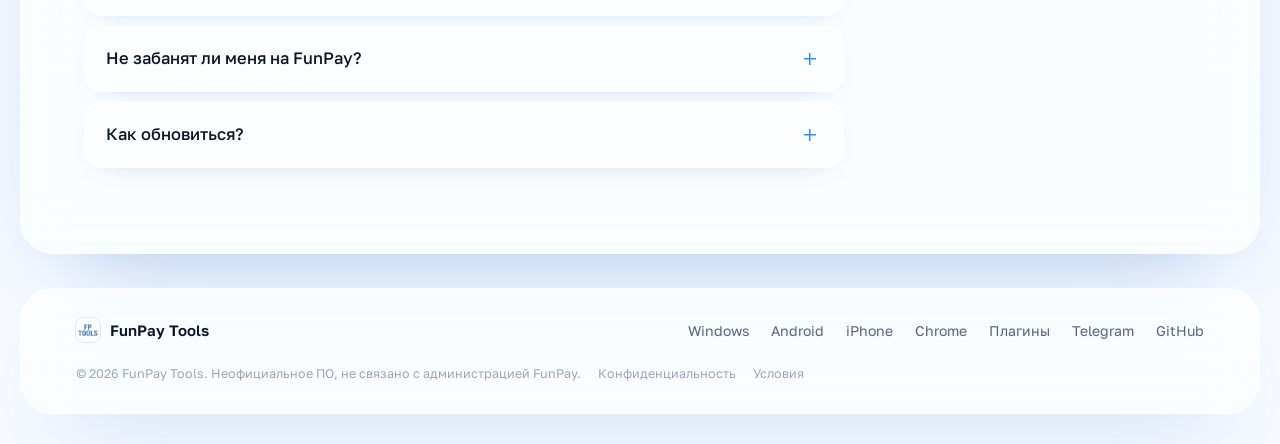
==== commit 3fe324d2: "iPhone: страница /iphone с инструкцией по установке, кнопка и раздел на главной, плагины для iPhone " ====
--- a/index.html
+++ b/index.html
@@ -3,15 +3,15 @@
 <head>
     <meta charset="UTF-8">
     <meta name="viewport" content="width=device-width, initial-scale=1.0">
-    <title>FunPay Tools: программа для Windows, приложение для Android и расширение Chrome для FunPay</title>
-    <meta name="description" content="FunPay Tools (FP Tools) - бесплатная экосистема для продавцов FunPay: программа для Windows, приложение для Android и расширение для Chrome. Чаты, шаблоны, ИИ, лоты, сделки и уведомления.">
-    <meta name="keywords" content="funpay tools, fp tools, фп тулс, фанпей тулс, funpay tools скачать, funpay для windows, funpay программа для пк, funpay desktop, расширение для funpay, funpay android приложение, funpay скачать на андроид, автоматизация funpay, funpay chrome">
+    <title>FunPay Tools: программа для Windows, приложения для Android и iPhone, расширение Chrome для FunPay</title>
+    <meta name="description" content="FunPay Tools (FP Tools) - бесплатная экосистема для продавцов FunPay: программа для Windows, приложения для Android и iPhone, расширение для Chrome. Чаты, шаблоны, ИИ, лоты, сделки и уведомления.">
+    <meta name="keywords" content="funpay tools, fp tools, фп тулс, фанпей тулс, funpay tools скачать, funpay для windows, funpay программа для пк, funpay desktop, расширение для funpay, funpay android приложение, funpay скачать на андроид, funpay iphone, funpay tools ios, funpay tools ipa, автоматизация funpay, funpay chrome">
     <meta name="google-site-verification" content="5-TUM46ELtzF7u0zHVpV5-on_Gkevmj7yrIrnHqDXi4" />
     <meta name="theme-color" content="#F6FAFF">
 
     <link rel="canonical" href="https://funpay.tools/">
 
-    <meta property="og:title" content="FunPay Tools - для Windows, Android и Chrome">
+    <meta property="og:title" content="FunPay Tools - для Windows, Android, iPhone и Chrome">
     <meta property="og:description" content="Бесплатная экосистема для продавцов FunPay: программа для компьютера, приложение для телефона и расширение для браузера.">
     <meta property="og:url" content="https://funpay.tools/">
     <meta property="og:type" content="website">
@@ -33,9 +33,9 @@
       "name": "FunPay Tools",
       "url": "https://funpay.tools/",
       "applicationCategory": "BusinessApplication",
-      "operatingSystem": "Windows, Android, Chrome",
+      "operatingSystem": "Windows, Android, iOS, Chrome",
       "offers": { "@type": "Offer", "price": "0", "priceCurrency": "RUB" },
-      "description": "Программа для Windows, приложение для Android и расширение для Chrome для продавцов FunPay"
+      "description": "Программа для Windows, приложения для Android и iPhone, расширение для Chrome для продавцов FunPay"
     }
     </script>
     <script type="application/ld+json">
@@ -45,7 +45,8 @@
       "mainEntity": [
         { "@type": "Question", "name": "FunPay Tools бесплатный?", "acceptedAnswer": { "@type": "Answer", "text": "Да, полностью бесплатно. Без подписок, скрытых платежей и рекламы." } },
         { "@type": "Question", "name": "Где хранится мой Golden Key?", "acceptedAnswer": { "@type": "Answer", "text": "Только на вашем устройстве. Ключ и куки не отправляются на сторонние серверы." } },
-        { "@type": "Question", "name": "Что выбрать: Windows, Android или Chrome?", "acceptedAnswer": { "@type": "Answer", "text": "Windows-программа удобна, если вы весь день за компьютером, Android-приложение работает в кармане круглые сутки, расширение улучшает сам сайт FunPay. Их можно использовать вместе." } }
+        { "@type": "Question", "name": "Что выбрать: Windows, Android, iPhone или Chrome?", "acceptedAnswer": { "@type": "Answer", "text": "Windows-программа удобна, если вы весь день за компьютером, приложение для Android или iPhone всегда в кармане, расширение улучшает сам сайт FunPay. Их можно использовать вместе." } },
+        { "@type": "Question", "name": "Есть ли FunPay Tools для iPhone?", "acceptedAnswer": { "@type": "Answer", "text": "Да. Приложение распространяется файлом .ipa, который нужно подписать своим сертификатом и установить через Sideloadly, AltStore, ESign или аналог. Инструкция на funpay.tools/iphone." } }
       ]
     }
     </script>
@@ -63,6 +64,7 @@
     <nav class="nav-links" aria-label="Разделы">
         <a href="#windows">Windows</a>
         <a href="#android">Android</a>
+        <a href="#iphone">iPhone</a>
         <a href="#chrome">Chrome</a>
         <a href="#features">Функции</a>
         <a href="#faq">Вопросы</a>
@@ -88,6 +90,7 @@
             <img class="art art-windows on" src="assets/hero-windows.png" alt="" width="960" height="720">
             <img class="art art-android" src="assets/hero-android.png" alt="" width="960" height="720" loading="lazy">
             <img class="art art-chrome" src="assets/hero-chrome.png" alt="" width="960" height="720" loading="lazy">
+            <img class="art art-iphone" src="assets/hero-iphone.png" alt="" width="960" height="720" loading="lazy">
         </div>
         <div class="art-shadow"></div>
     </div>
@@ -115,6 +118,10 @@
                 <svg viewBox="0 0 24 24" aria-hidden="true"><path d="M6 18a1 1 0 0 0 1 1h1v3a1.5 1.5 0 0 0 3 0v-3h2v3a1.5 1.5 0 0 0 3 0v-3h1a1 1 0 0 0 1-1V8H6zM3.5 8A1.5 1.5 0 0 0 2 9.5v7a1.5 1.5 0 0 0 3 0v-7A1.5 1.5 0 0 0 3.5 8zm17 0A1.5 1.5 0 0 0 19 9.5v7a1.5 1.5 0 0 0 3 0v-7A1.5 1.5 0 0 0 20.5 8zm-5-5.8.9-1.4a.3.3 0 0 0-.5-.3l-1 1.5a6.6 6.6 0 0 0-5.8 0l-1-1.5a.3.3 0 1 0-.5.3l.9 1.4A5.6 5.6 0 0 0 6 7h12a5.6 5.6 0 0 0-2.5-4.8zM10 5.2a.7.7 0 1 1 0-1.4.7.7 0 0 1 0 1.4zm4 0a.7.7 0 1 1 0-1.4.7.7 0 0 1 0 1.4z"/></svg>
                 <span>Android</span>
             </a>
+            <a class="seg" data-p="iphone" id="dl-iphone" href="/iphone">
+                <svg viewBox="0 0 24 24" aria-hidden="true"><path d="M8 1.5h8A2.5 2.5 0 0 1 18.5 4v16a2.5 2.5 0 0 1-2.5 2.5H8A2.5 2.5 0 0 1 5.5 20V4A2.5 2.5 0 0 1 8 1.5zm0 2a.5.5 0 0 0-.5.5v16c0 .28.22.5.5.5h8a.5.5 0 0 0 .5-.5V4a.5.5 0 0 0-.5-.5h-1.2a1 1 0 0 1-1 .9h-3.6a1 1 0 0 1-1-.9zm2 15h4a.75.75 0 0 1 0 1.5h-4a.75.75 0 0 1 0-1.5z"/></svg>
+                <span>iPhone</span>
+            </a>
         </div>
 
         <p class="hint" id="hint" aria-live="polite">
@@ -122,6 +129,7 @@
             <span class="hint-text" data-for="windows">FunPayTools.exe <i>·</i> Windows 10 и 11 <i>·</i> <span class="v-windows">новая версия</span></span>
             <span class="hint-text" data-for="chrome">Chrome Web Store <i>·</i> Chrome, Edge, Яндекс Браузер</span>
             <span class="hint-text" data-for="android">APK <i>·</i> Android 8.0+ <i>·</i> <span class="v-android">новая версия</span></span>
+            <span class="hint-text" data-for="iphone">IPA <i>·</i> iOS 15+ <i>·</i> устанавливается с вашим сертификатом</span>
         </p>
     </div>
 
@@ -182,7 +190,22 @@
     </div>
 </section>
 
-<section class="platform" id="chrome">
+<section class="platform" id="iphone">
+    <div class="p-text reveal">
+        <p class="p-kicker">Для iPhone</p>
+        <h2>То же приложение, теперь на iOS</h2>
+        <p>Чаты, автоподнятие, автовыдача, лоты, продажи, плагины и аккаунт FunPay Tools с цветными никами, рамками и баннерами. Пуш-уведомления о сообщениях и заказах, виджеты баланса и профиля.</p>
+        <a class="link-dl" href="/iphone">Скачать IPA и инструкция</a>
+        <p class="p-note">Приложение распространяется файлом .ipa вне App Store. Перед установкой его нужно подписать своим сертификатом, <a href="/iphone#install">как это сделать</a>.</p>
+    </div>
+    <div class="p-visual phones">
+        <img class="phone ph-1" data-speed="0.18" src="assets/iphone/chats.jpg" alt="Чаты FunPay Tools на iPhone" loading="lazy">
+        <img class="phone ph-2" data-speed="0.06" src="assets/iphone/account.jpg" alt="Аккаунт FunPay Tools на iPhone" loading="lazy">
+        <img class="phone ph-3" data-speed="-0.06" src="assets/iphone/sales.jpg" alt="Продажи на iPhone" loading="lazy">
+    </div>
+</section>
+
+<section class="platform flip" id="chrome">
     <div class="p-text reveal">
         <p class="p-kicker">Для браузера</p>
         <h2>FunPay, каким он должен был быть</h2>
@@ -244,6 +267,18 @@
             </ul>
         </div>
         <div class="f-col reveal">
+            <h3>iPhone</h3>
+            <ul>
+                <li>Те же чаты, лоты и автоматизация, что на Android</li>
+                <li>Пуш-уведомления о сообщениях и заказах</li>
+                <li>Работа в фоне</li>
+                <li>Виджеты баланса и профиля</li>
+                <li><a href="/catalog?view=plugins&amp;platform=iphone">Плагины из каталога</a></li>
+                <li>Аккаунт FunPay Tools: PRO, ники, рамки, баннеры</li>
+                <li>Установка через .ipa</li>
+            </ul>
+        </div>
+        <div class="f-col reveal">
             <h3>Chrome</h3>
             <ul>
                 <li>ИИ-ассистент для ответов</li>
@@ -274,11 +309,12 @@
     <div class="faq-list">
         <details class="reveal"><summary>Это точно бесплатно?</summary><p>Да. Без подписок, скрытых платежей и рекламы.</p></details>
         <details class="reveal"><summary>Где хранится мой Golden Key?</summary><p>Только на вашем устройстве. Ключ и куки не отправляются на сторонние серверы. В программе для Windows они лежат в папке %APPDATA%\FunPayTools.</p></details>
-        <details class="reveal"><summary>Что выбрать: Windows, Android или Chrome?</summary><p>Программа для Windows удобна, если вы весь день за компьютером. Приложение для Android работает в кармане круглые сутки. Расширение улучшает сам сайт FunPay. Их можно использовать вместе.</p></details>
+        <details class="reveal"><summary>Что выбрать: Windows, Android, iPhone или Chrome?</summary><p>Программа для Windows удобна, если вы весь день за компьютером. Приложение для Android или iPhone всегда в кармане. Расширение улучшает сам сайт FunPay. Их можно использовать вместе.</p></details>
+        <details class="reveal"><summary>Есть ли версия для iPhone?</summary><p>Да. Приложение распространяется файлом .ipa вне App Store, поэтому перед установкой его нужно подписать своим сертификатом. Пошаговая инструкция и ссылки на сервисы подписи на странице <a href="/iphone">funpay.tools/iphone</a>.</p></details>
         <details class="reveal"><summary>Windows ругается на программу, это вирус?</summary><p>Нет. SmartScreen показывает предупреждение для любой новой программы без платной подписи кода. Нажмите "Подробнее", затем "Выполнить в любом случае". Это нужно один раз.</p></details>
         <details class="reveal"><summary>Как войти, если у меня нет Golden Key?</summary><p>Нажмите "Войти через браузер": откроется страница входа FunPay, войдите как обычно, в том числе с кодом подтверждения, и FunPay Tools подхватит вход сам.</p></details>
         <details class="reveal"><summary>Не забанят ли меня на FunPay?</summary><p>FunPay Tools работает через обычные запросы сайта, как браузер. Гарантий дать нельзя, автоматизация всегда на ваш риск, но тысячи продавцов пользуются без проблем.</p></details>
-        <details class="reveal"><summary>Как обновиться?</summary><p>Программа для Windows и приложение для Android обновляются сами. Расширение обновляет Chrome Web Store.</p></details>
+        <details class="reveal"><summary>Как обновиться?</summary><p>Программа для Windows и приложение для Android обновляются сами. На iPhone скачайте новый .ipa и установите его поверх старой версии тем же способом, данные сохранятся. Расширение обновляет Chrome Web Store.</p></details>
     </div>
 </section>
 
@@ -290,6 +326,7 @@
         <nav class="foot-links" aria-label="Ссылки">
             <a href="https://github.com/XaviersDev/FunPay-Desktop/releases" target="_blank" rel="noopener">Windows</a>
             <a href="/android">Android</a>
+            <a href="/iphone">iPhone</a>
             <a href="/extension">Chrome</a>
             <a href="/catalog?view=plugins">Плагины</a>
             <a href="https://t.me/fptools" target="_blank" rel="noopener">Telegram</a>
--- a/home.css
+++ b/home.css
@@ -429,7 +429,7 @@
     letter-spacing: -.02em;
     margin-bottom: 40px;
 }
-.f-cols { display: grid; grid-template-columns: repeat(4, minmax(0, 1fr)); gap: 40px 32px; }
+.f-cols { display: grid; grid-template-columns: repeat(5, minmax(0, 1fr)); gap: 40px 28px; }
 .f-col h3 { font-size: 14px; font-weight: 600; color: var(--ink); padding-bottom: 12px; margin-bottom: 12px; border-bottom: 1px solid var(--line); }
 .f-col ul { list-style: none; display: grid; gap: 9px; }
 .f-col li { font-size: 14px; color: var(--muted); line-height: 1.45; }
@@ -482,6 +482,17 @@
 .reveal.in { opacity: 1; transform: none; filter: none; }
 
 /* ---------------------------------------------------------------- телефон и планшет */
+/* четыре кнопки скачивания: на средних экранах чуть плотнее */
+@media (max-width: 1180px) {
+    .seg { padding: 16px 20px; gap: 9px; }
+    .f-cols { grid-template-columns: repeat(3, minmax(0, 1fr)); }
+}
+/* скриншоты iPhone выше, чем у Android: показываем целиком */
+#iphone .phones { height: clamp(460px, 50vw, 680px); }
+#iphone .phone { width: 30%; aspect-ratio: 828 / 1792; object-fit: cover; }
+#iphone .ph-1 { left: 4%; top: 8%; }
+#iphone .ph-2 { left: 35%; top: 0; }
+#iphone .ph-3 { left: 66%; top: 10%; }
 @media (max-width: 980px) {
     .nav-links { display: none; }
     .nav-tg { margin-left: auto; }
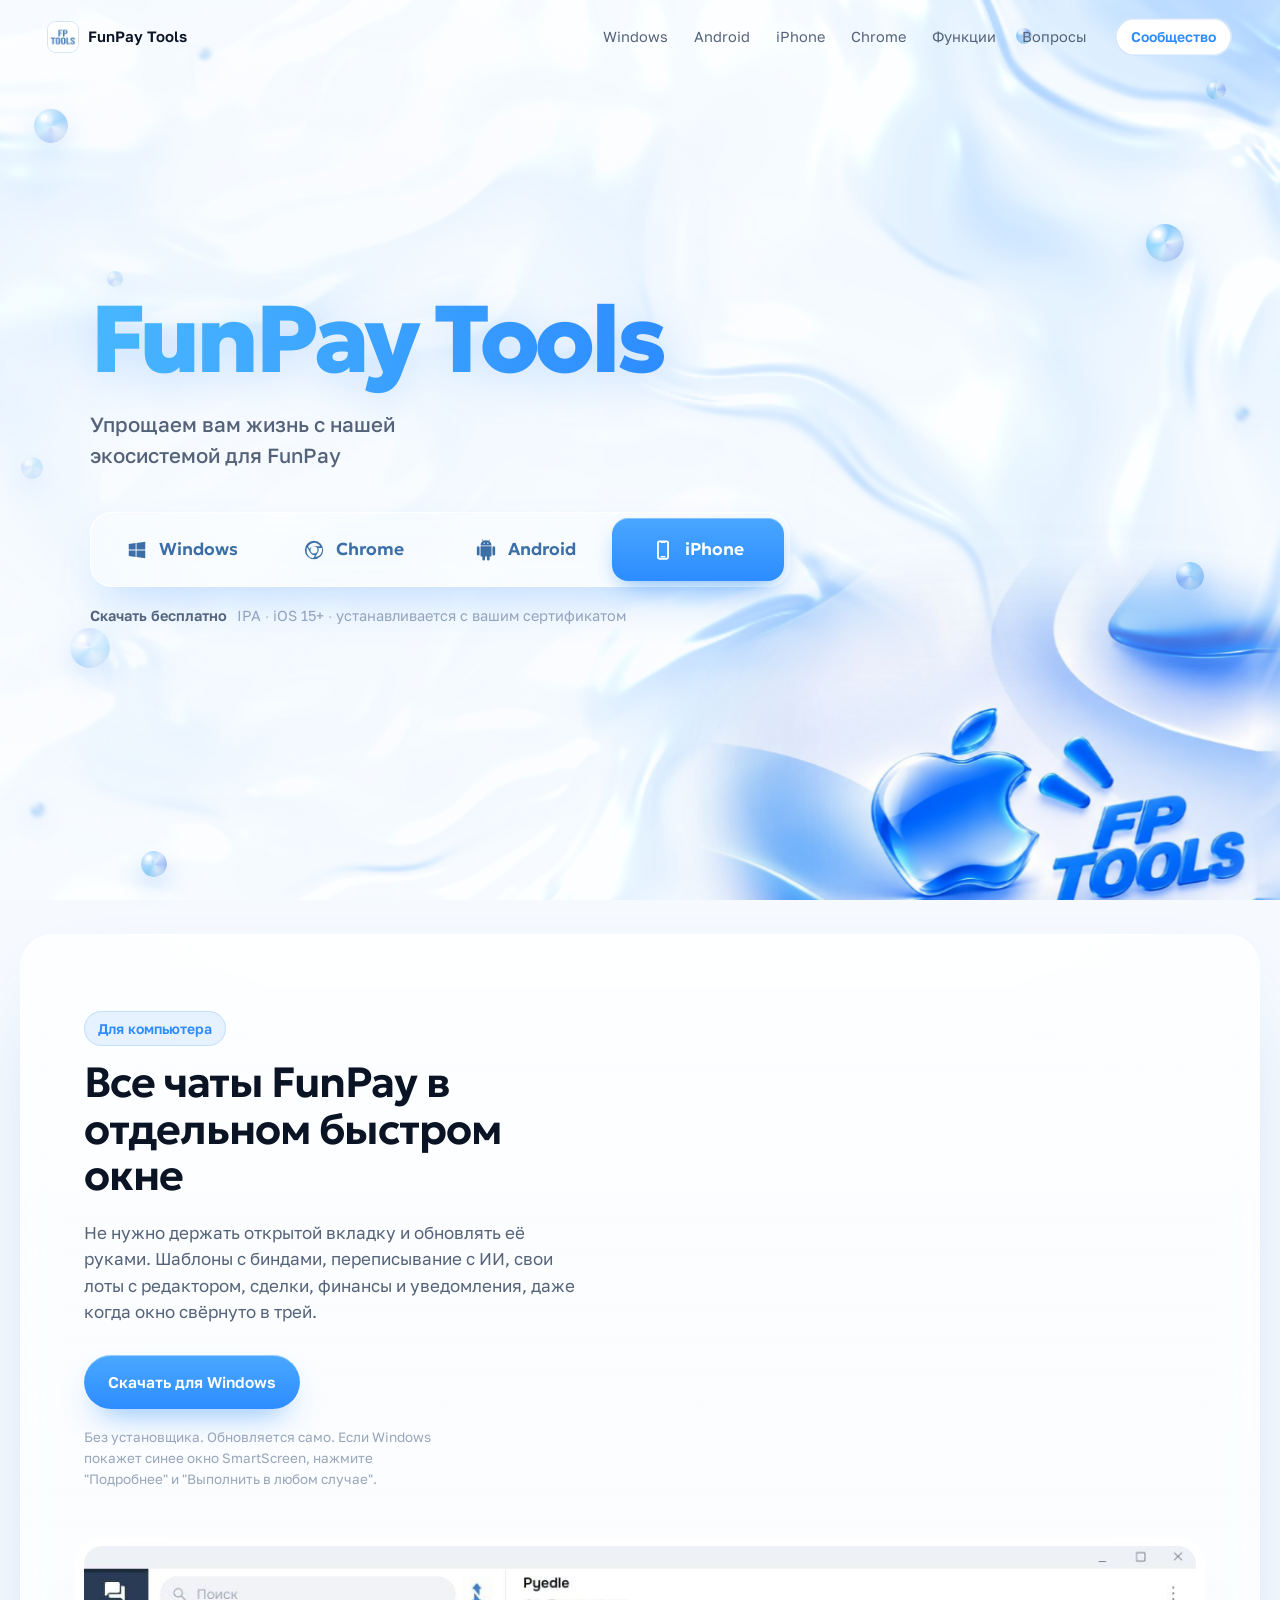
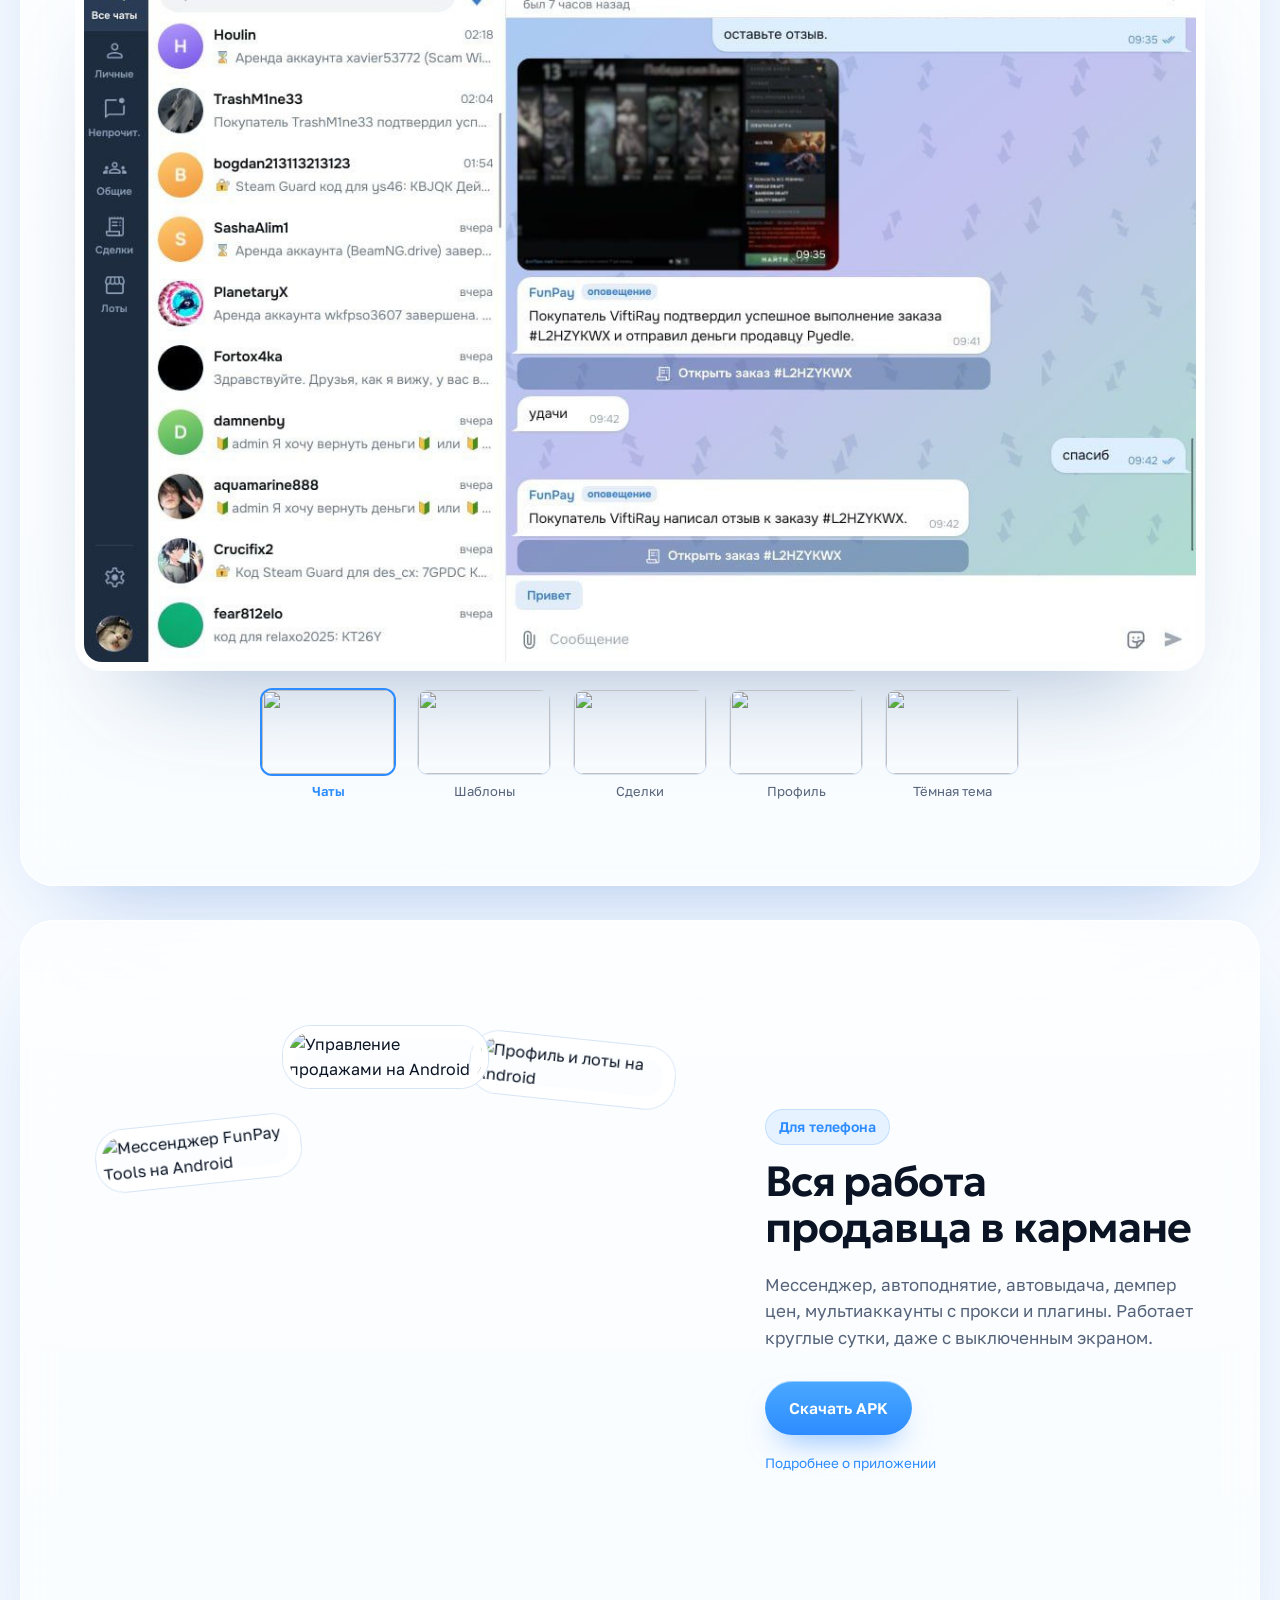
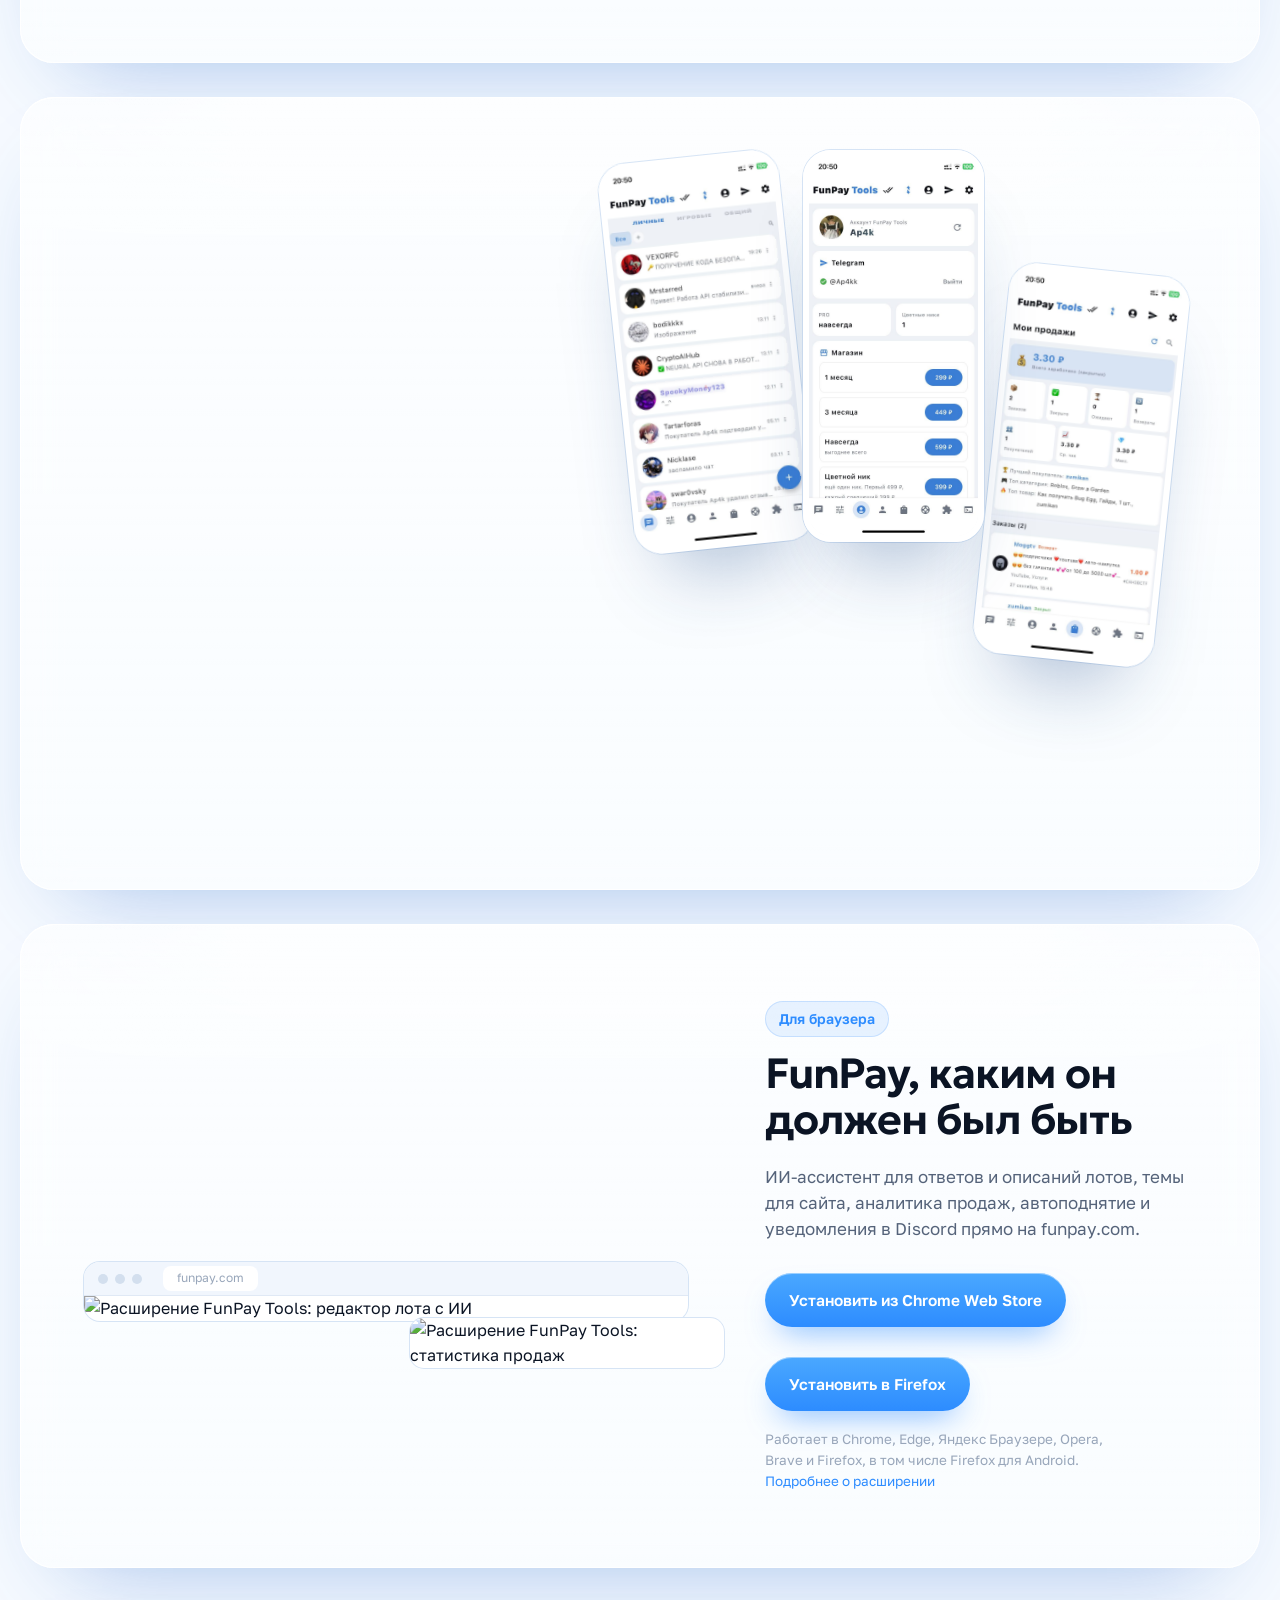
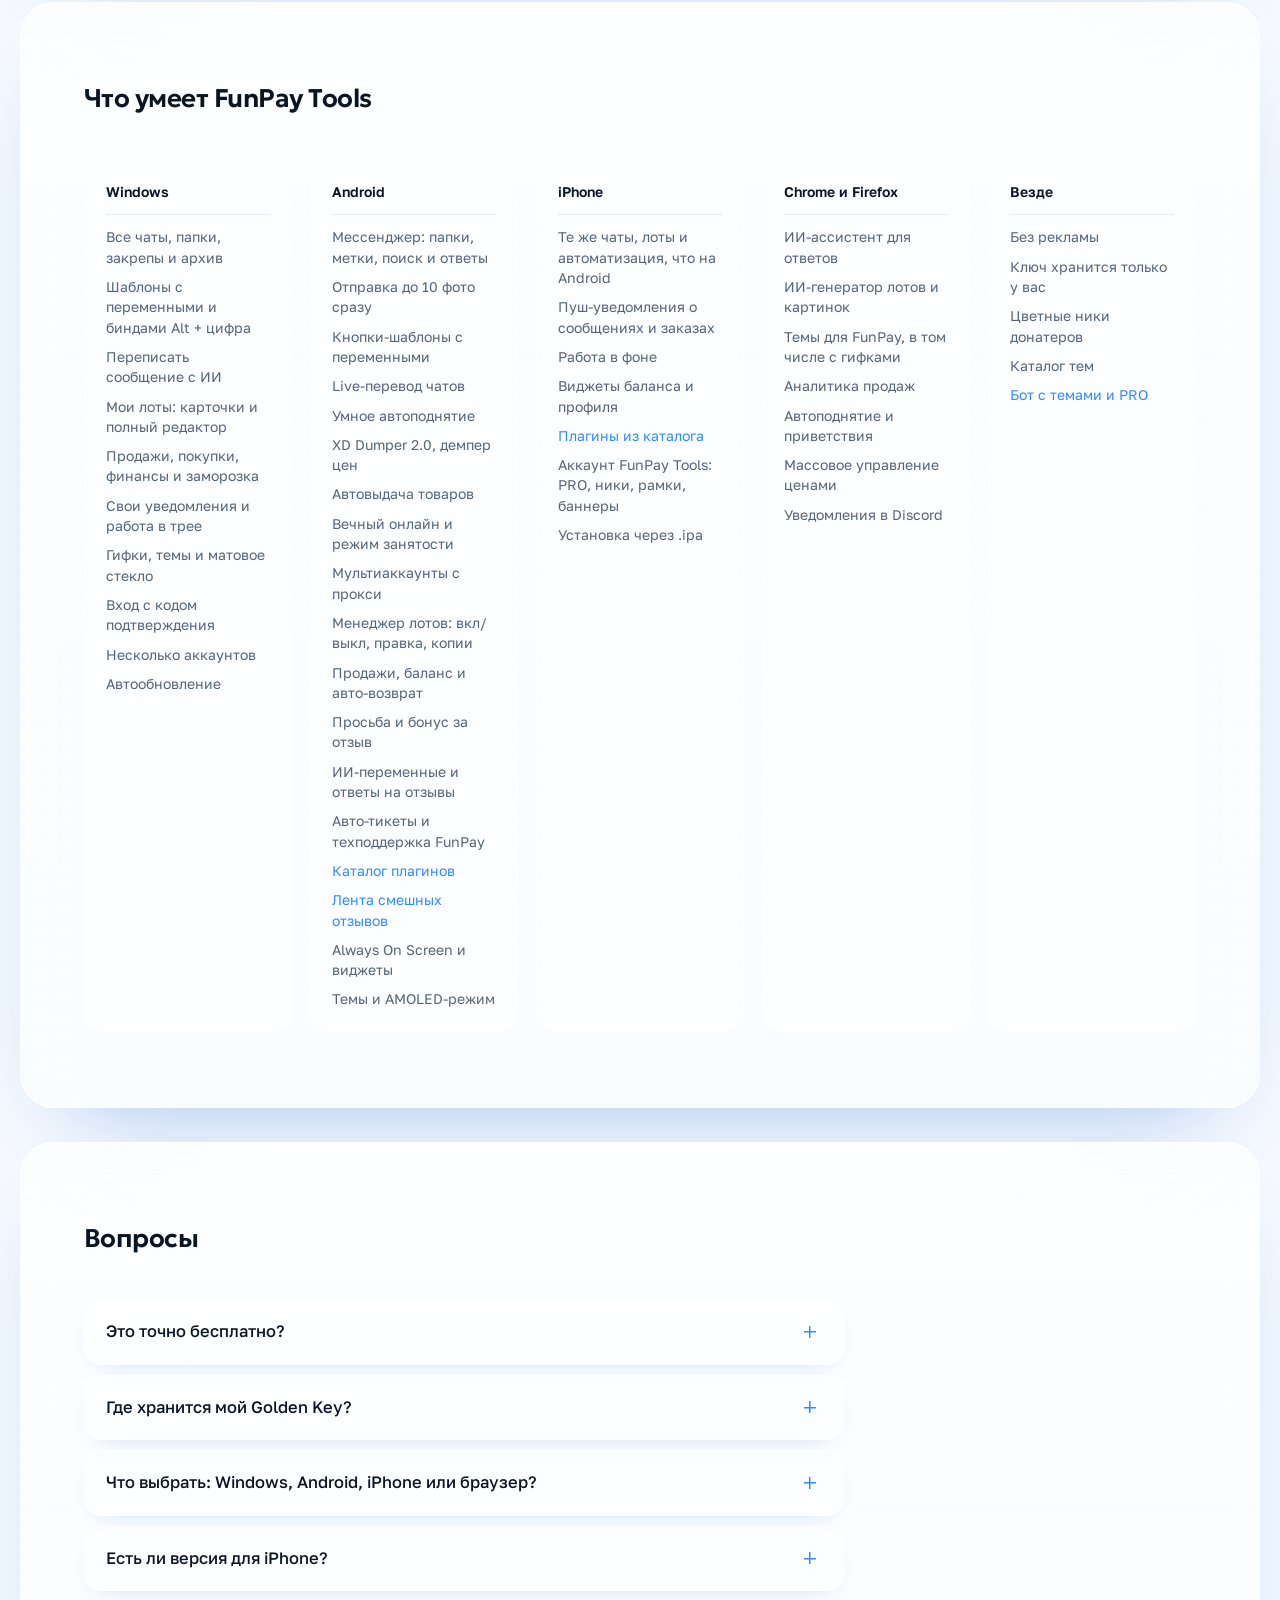
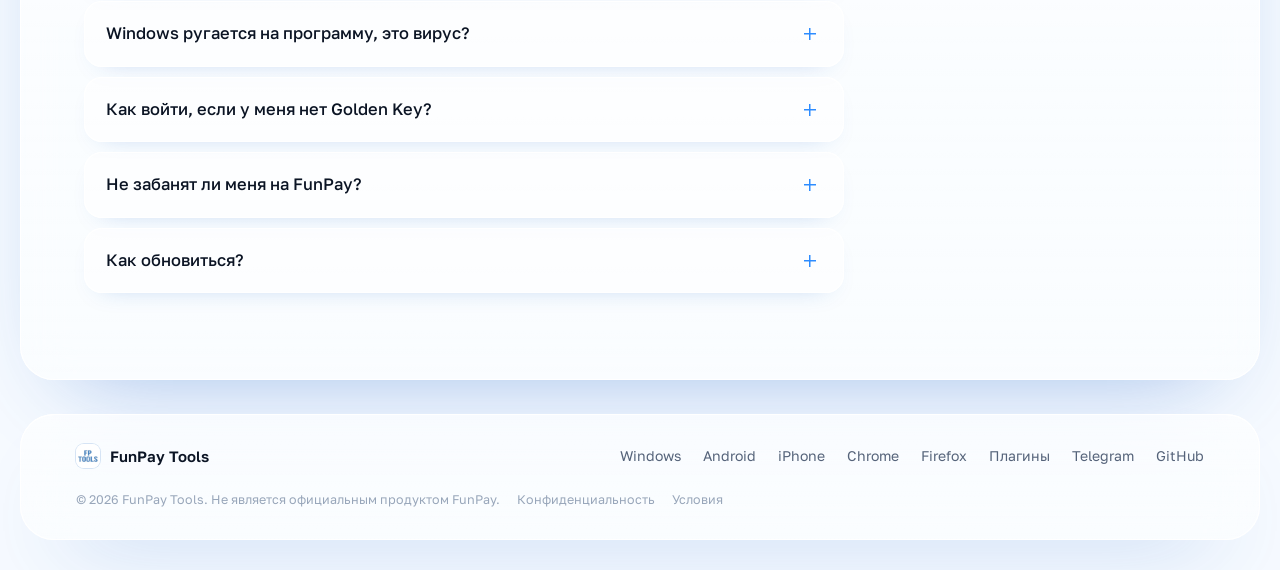
==== commit 7774c323: "Firefox-версия расширения на сайте; бесплатность и сотрудничество с FunPay в FAQ Co-Authored-By: Cla" ====
--- a/index.html
+++ b/index.html
@@ -43,9 +43,10 @@
       "@context": "https://schema.org",
       "@type": "FAQPage",
       "mainEntity": [
-        { "@type": "Question", "name": "FunPay Tools бесплатный?", "acceptedAnswer": { "@type": "Answer", "text": "Да, полностью бесплатно. Без подписок, скрытых платежей и рекламы." } },
+        { "@type": "Question", "name": "FunPay Tools бесплатный?", "acceptedAnswer": { "@type": "Answer", "text": "Пользоваться FunPay Tools можно бесплатно. Платные только визуальные украшения: цветной ник, рамка для аватарки и баннер профиля, их видят больше 30 тысяч пользователей FunPay Tools. В приложениях есть ещё PRO с дополнительными функциями." } },
+        { "@type": "Question", "name": "Не забанят ли меня на FunPay за FunPay Tools?", "acceptedAnswer": { "@type": "Answer", "text": "Нет. Мы сотрудничаем с FunPay, и пока это сотрудничество действует, FunPay Tools не запрещён и за его использование не банят." } },
         { "@type": "Question", "name": "Где хранится мой Golden Key?", "acceptedAnswer": { "@type": "Answer", "text": "Только на вашем устройстве. Ключ и куки не отправляются на сторонние серверы." } },
-        { "@type": "Question", "name": "Что выбрать: Windows, Android, iPhone или Chrome?", "acceptedAnswer": { "@type": "Answer", "text": "Windows-программа удобна, если вы весь день за компьютером, приложение для Android или iPhone всегда в кармане, расширение улучшает сам сайт FunPay. Их можно использовать вместе." } },
+        { "@type": "Question", "name": "Что выбрать: Windows, Android, iPhone или браузер?", "acceptedAnswer": { "@type": "Answer", "text": "Windows-программа удобна, если вы весь день за компьютером, приложение для Android или iPhone всегда в кармане, расширение улучшает сам сайт FunPay. Их можно использовать вместе." } },
         { "@type": "Question", "name": "Есть ли FunPay Tools для iPhone?", "acceptedAnswer": { "@type": "Answer", "text": "Да. Приложение распространяется файлом .ipa, который нужно подписать своим сертификатом и установить через Sideloadly, AltStore, ESign или аналог. Инструкция на funpay.tools/iphone." } }
       ]
     }
@@ -127,7 +128,7 @@
         <p class="hint" id="hint" aria-live="polite">
             <b>Скачать бесплатно</b>
             <span class="hint-text" data-for="windows">FunPayTools.exe <i>·</i> Windows 10 и 11 <i>·</i> <span class="v-windows">новая версия</span></span>
-            <span class="hint-text" data-for="chrome">Chrome Web Store <i>·</i> Chrome, Edge, Яндекс Браузер</span>
+            <span class="hint-text" data-for="chrome">Chrome Web Store <i>·</i> Chrome, Edge, Яндекс Браузер <i>·</i> <a href="https://addons.mozilla.org/ru/firefox/addon/funpaytools/" target="_blank" rel="noopener">есть для Firefox</a></span>
             <span class="hint-text" data-for="android">APK <i>·</i> Android 8.0+ <i>·</i> <span class="v-android">новая версия</span></span>
             <span class="hint-text" data-for="iphone">IPA <i>·</i> iOS 15+ <i>·</i> устанавливается с вашим сертификатом</span>
         </p>
@@ -211,7 +212,8 @@
         <h2>FunPay, каким он должен был быть</h2>
         <p>ИИ-ассистент для ответов и описаний лотов, темы для сайта, аналитика продаж, автоподнятие и уведомления в Discord прямо на funpay.com.</p>
         <a class="link-dl" href="https://chromewebstore.google.com/detail/funpay-tools/pibmnjjfpojnakckilflcboodkndkibb" target="_blank" rel="noopener">Установить из Chrome Web Store</a>
-        <p class="p-note"><a href="/extension">Подробнее о расширении</a></p>
+        <a class="link-dl" href="https://addons.mozilla.org/ru/firefox/addon/funpaytools/" target="_blank" rel="noopener">Установить в Firefox</a>
+        <p class="p-note">Работает в Chrome, Edge, Яндекс Браузере, Opera, Brave и Firefox, в том числе Firefox для Android. <a href="/extension">Подробнее о расширении</a></p>
     </div>
     <div class="p-visual">
         <div class="frame frame-browser" data-speed="0.10">
@@ -279,7 +281,7 @@
             </ul>
         </div>
         <div class="f-col reveal">
-            <h3>Chrome</h3>
+            <h3>Chrome и Firefox</h3>
             <ul>
                 <li>ИИ-ассистент для ответов</li>
                 <li>ИИ-генератор лотов и картинок</li>
@@ -307,14 +309,14 @@
 <section class="faq" id="faq">
     <h2 class="quiet-title reveal">Вопросы</h2>
     <div class="faq-list">
-        <details class="reveal"><summary>Это точно бесплатно?</summary><p>Да. Без подписок, скрытых платежей и рекламы.</p></details>
+        <details class="reveal"><summary>Это точно бесплатно?</summary><p>Пользоваться FunPay Tools можно бесплатно. Платные только визуальные украшения: цветной ник, рамка для аватарки и баннер профиля, их видят больше 30 тысяч пользователей FunPay Tools. В приложениях есть ещё PRO с дополнительными функциями.</p></details>
         <details class="reveal"><summary>Где хранится мой Golden Key?</summary><p>Только на вашем устройстве. Ключ и куки не отправляются на сторонние серверы. В программе для Windows они лежат в папке %APPDATA%\FunPayTools.</p></details>
-        <details class="reveal"><summary>Что выбрать: Windows, Android, iPhone или Chrome?</summary><p>Программа для Windows удобна, если вы весь день за компьютером. Приложение для Android или iPhone всегда в кармане. Расширение улучшает сам сайт FunPay. Их можно использовать вместе.</p></details>
+        <details class="reveal"><summary>Что выбрать: Windows, Android, iPhone или браузер?</summary><p>Программа для Windows удобна, если вы весь день за компьютером. Приложение для Android или iPhone всегда в кармане. Расширение улучшает сам сайт FunPay. Их можно использовать вместе.</p></details>
         <details class="reveal"><summary>Есть ли версия для iPhone?</summary><p>Да. Приложение распространяется файлом .ipa вне App Store, поэтому перед установкой его нужно подписать своим сертификатом. Пошаговая инструкция и ссылки на сервисы подписи на странице <a href="/iphone">funpay.tools/iphone</a>.</p></details>
         <details class="reveal"><summary>Windows ругается на программу, это вирус?</summary><p>Нет. SmartScreen показывает предупреждение для любой новой программы без платной подписи кода. Нажмите "Подробнее", затем "Выполнить в любом случае". Это нужно один раз.</p></details>
         <details class="reveal"><summary>Как войти, если у меня нет Golden Key?</summary><p>Нажмите "Войти через браузер": откроется страница входа FunPay, войдите как обычно, в том числе с кодом подтверждения, и FunPay Tools подхватит вход сам.</p></details>
-        <details class="reveal"><summary>Не забанят ли меня на FunPay?</summary><p>FunPay Tools работает через обычные запросы сайта, как браузер. Гарантий дать нельзя, автоматизация всегда на ваш риск, но тысячи продавцов пользуются без проблем.</p></details>
-        <details class="reveal"><summary>Как обновиться?</summary><p>Программа для Windows и приложение для Android обновляются сами. На iPhone скачайте новый .ipa и установите его поверх старой версии тем же способом, данные сохранятся. Расширение обновляет Chrome Web Store.</p></details>
+        <details class="reveal"><summary>Не забанят ли меня на FunPay?</summary><p>Нет. Мы сотрудничаем с FunPay, и пока это сотрудничество действует, FunPay Tools не запрещён и за его использование не банят.</p></details>
+        <details class="reveal"><summary>Как обновиться?</summary><p>Программа для Windows и приложение для Android обновляются сами. На iPhone скачайте новый .ipa и установите его поверх старой версии тем же способом, данные сохранятся. Расширение обновляется само через Chrome Web Store или Firefox Add-ons.</p></details>
     </div>
 </section>
 
@@ -328,12 +330,13 @@
             <a href="/android">Android</a>
             <a href="/iphone">iPhone</a>
             <a href="/extension">Chrome</a>
+            <a href="https://addons.mozilla.org/ru/firefox/addon/funpaytools/" target="_blank" rel="noopener">Firefox</a>
             <a href="/catalog?view=plugins">Плагины</a>
             <a href="https://t.me/fptools" target="_blank" rel="noopener">Telegram</a>
             <a href="https://github.com/XaviersDev" target="_blank" rel="noopener">GitHub</a>
         </nav>
     </div>
-    <p class="foot-note">© 2026 FunPay Tools. Неофициальное ПО, не связано с администрацией FunPay.
+    <p class="foot-note">© 2026 FunPay Tools. Не является официальным продуктом FunPay.
         <a href="https://gist.github.com/XaviersDev/28def1c28d492803f370d0ae39a2aaf3" target="_blank" rel="noopener">Конфиденциальность</a>
         <a href="https://gist.github.com/XaviersDev/e406f1642ff77eff25bde71b3fd588e2" target="_blank" rel="noopener">Условия</a>
     </p>
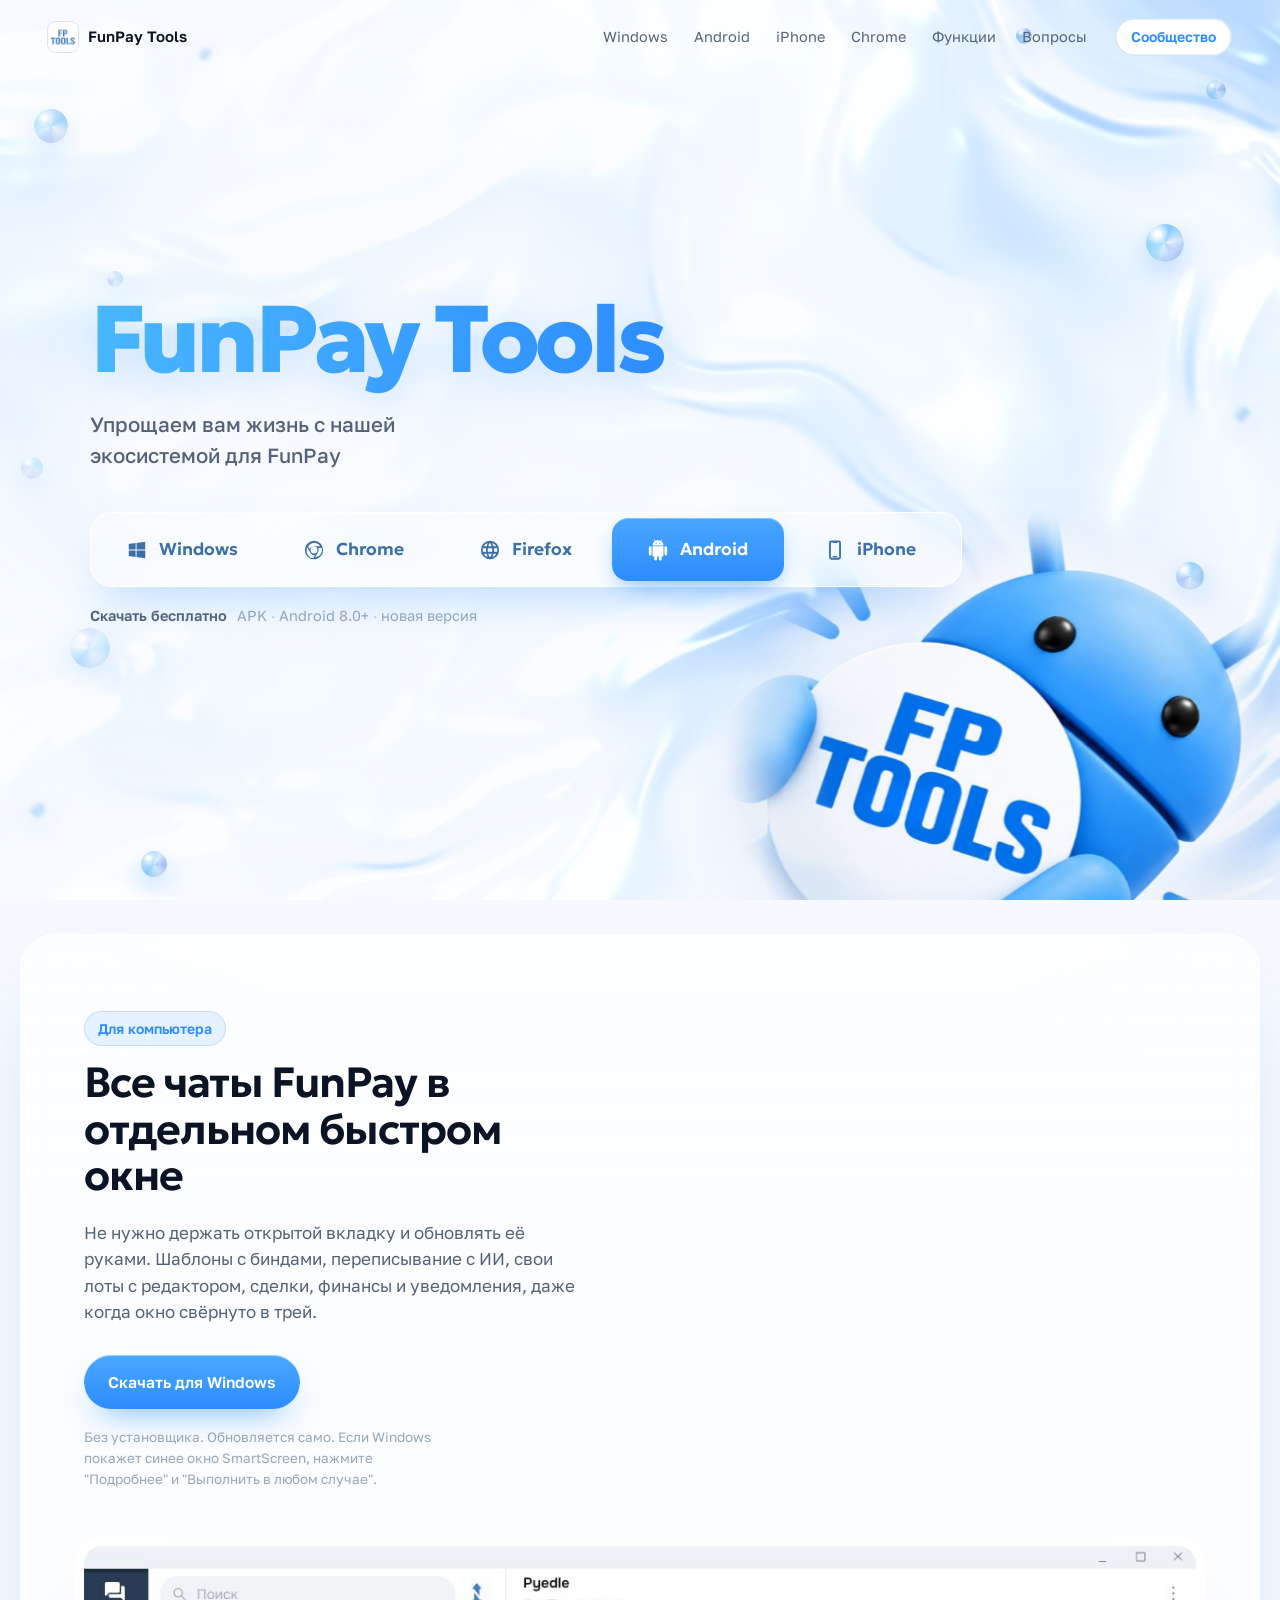
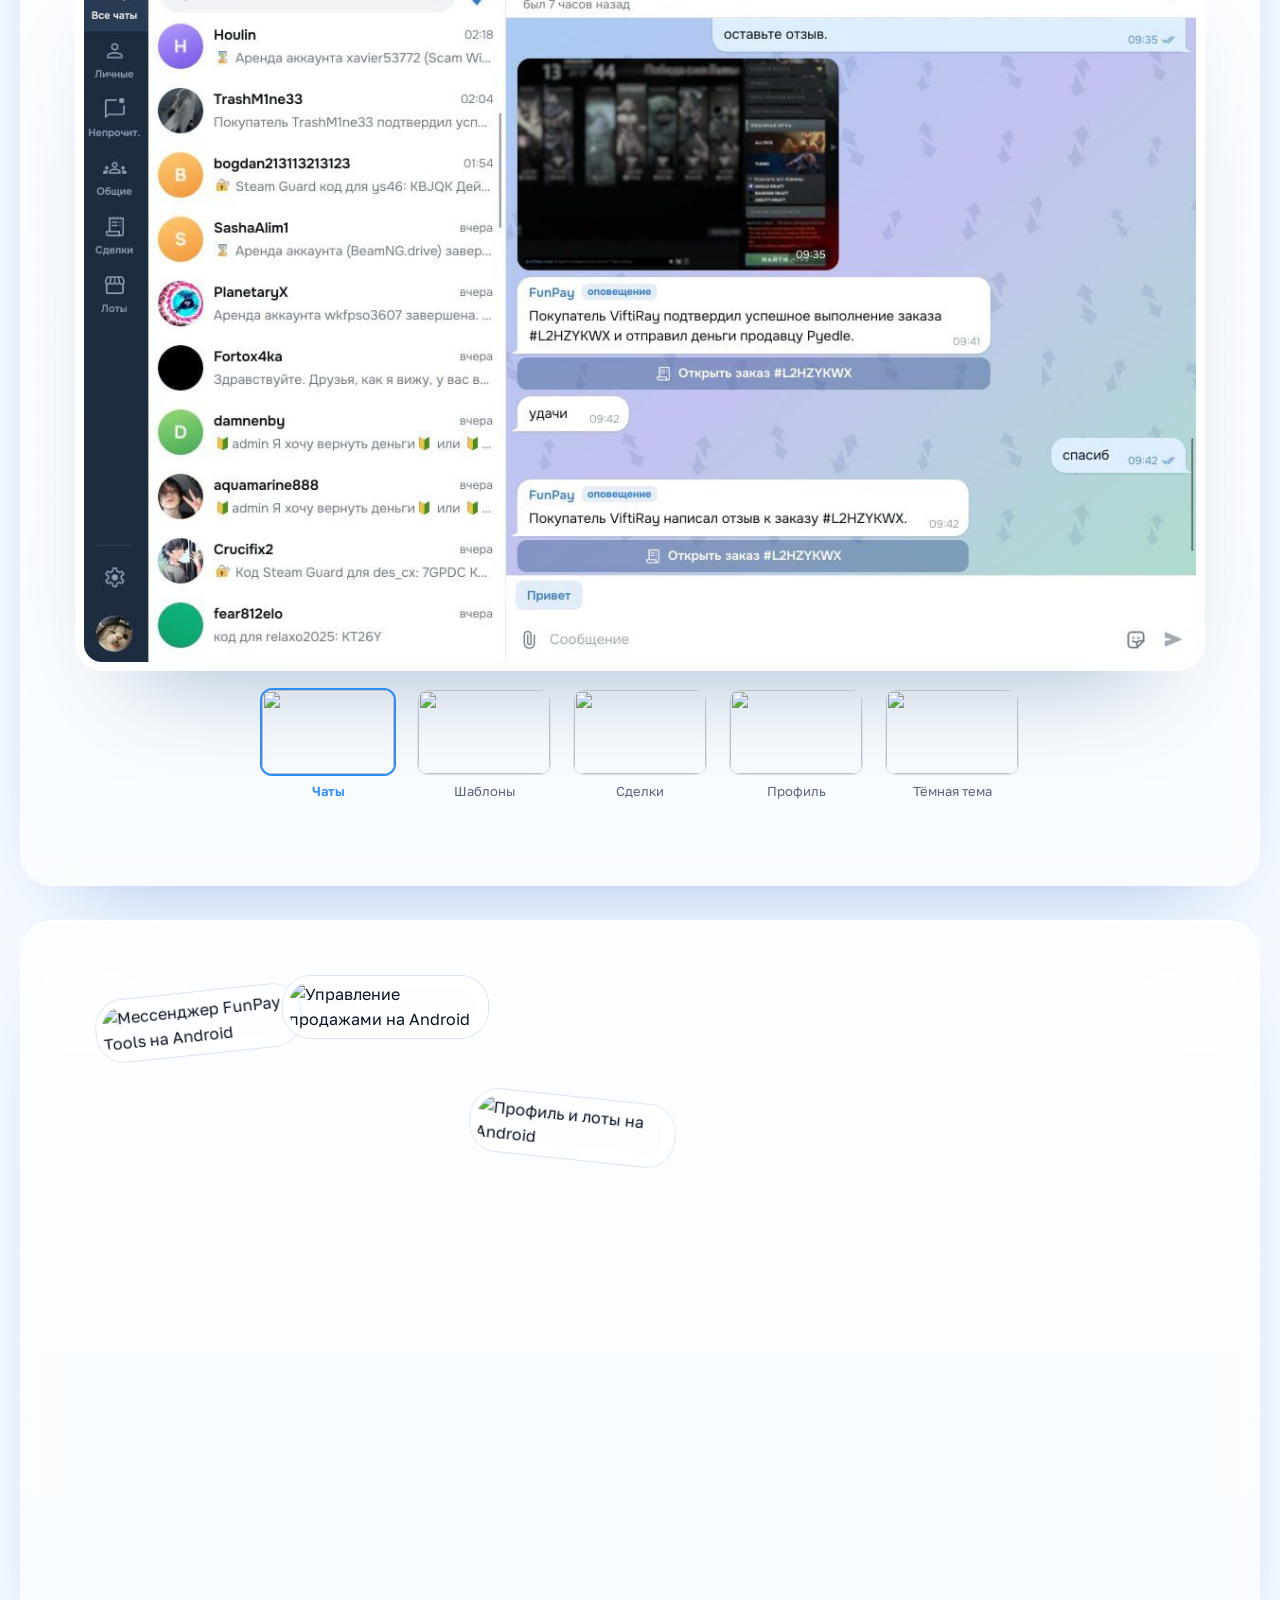
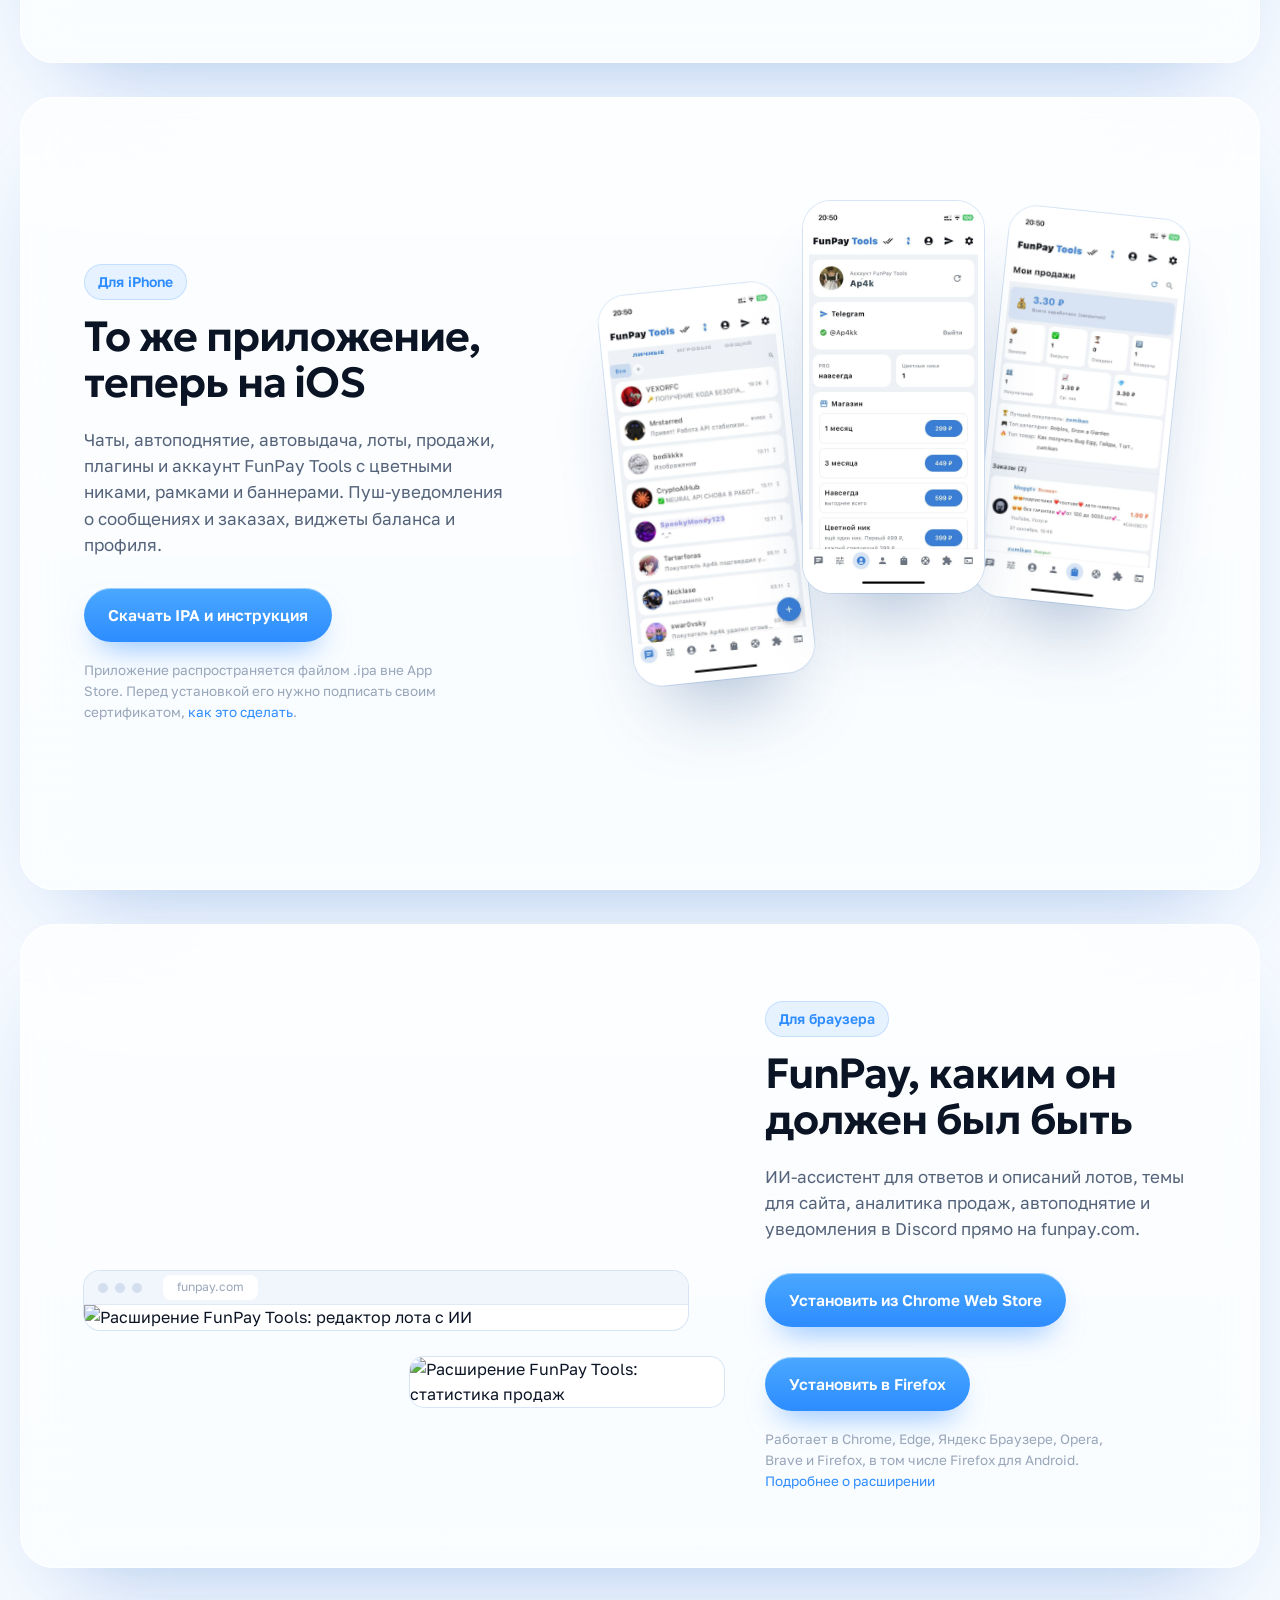
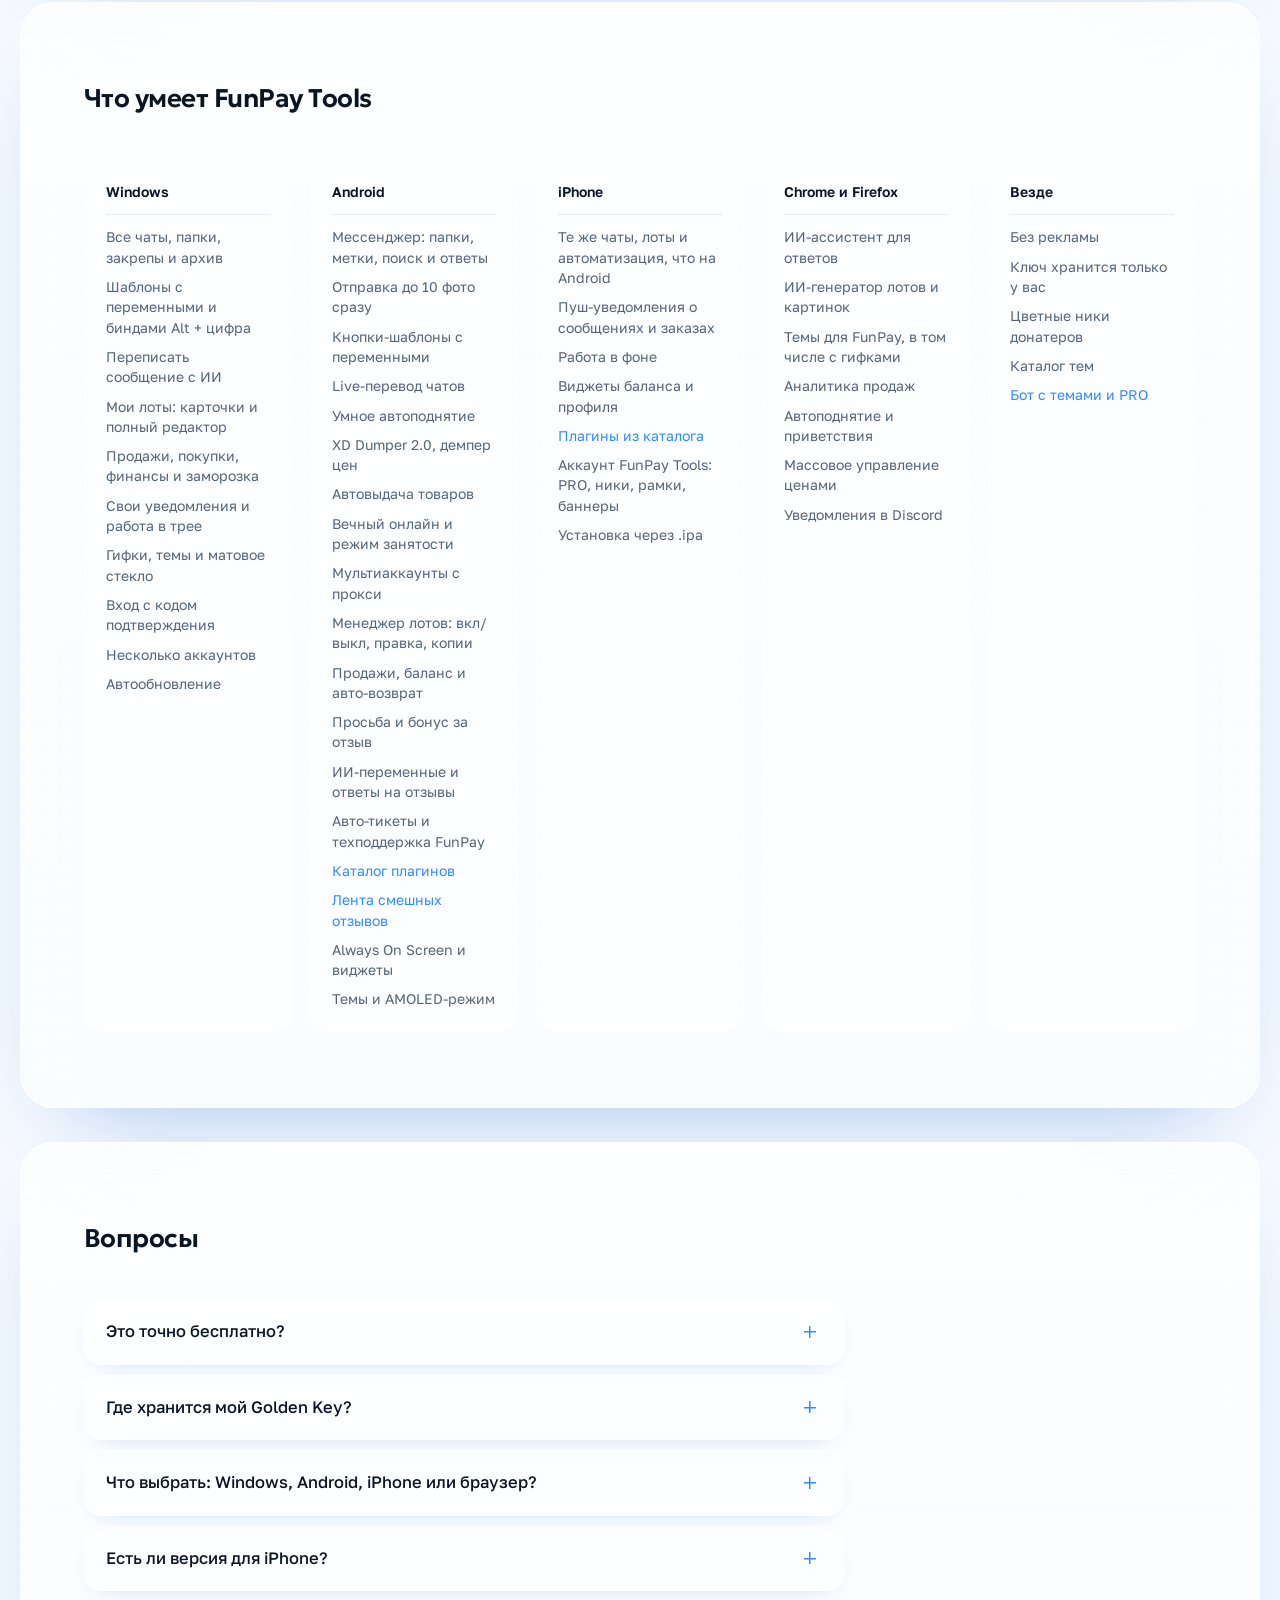
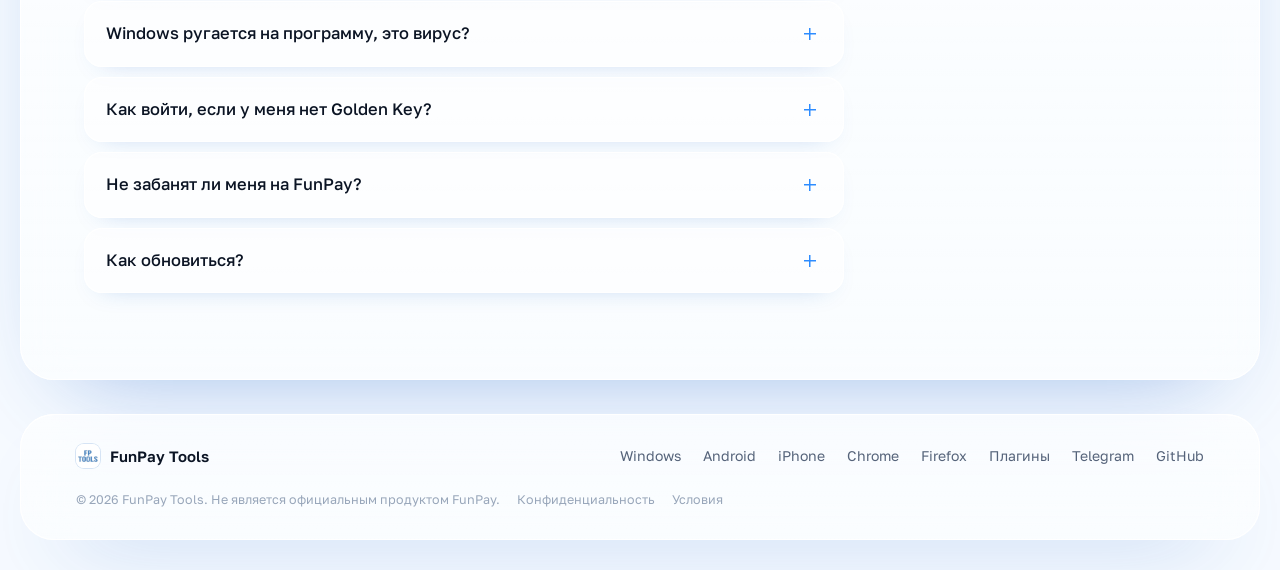
==== commit 06dc579f: "Кнопка Firefox в первом экране рядом с Chrome Co-Authored-By: Claude Opus 5.5 <noreply@anthropic.com" ====
--- a/index.html
+++ b/index.html
@@ -92,6 +92,7 @@
             <img class="art art-android" src="assets/hero-android.png" alt="" width="960" height="720" loading="lazy">
             <img class="art art-chrome" src="assets/hero-chrome.png" alt="" width="960" height="720" loading="lazy">
             <img class="art art-iphone" src="assets/hero-iphone.png" alt="" width="960" height="720" loading="lazy">
+            <img class="art art-firefox" src="assets/hero-firefox.png" alt="" width="960" height="720" loading="lazy">
         </div>
         <div class="art-shadow"></div>
     </div>
@@ -114,6 +115,11 @@
                 <svg viewBox="0 0 24 24" aria-hidden="true"><path d="M12 2a10 10 0 1 0 0 20 10 10 0 0 0 0-20zm0 6.2a3.8 3.8 0 1 1 0 7.6 3.8 3.8 0 0 1 0-7.6zM12 4c2.9 0 5.4 1.5 6.8 3.8H12a5.8 5.8 0 0 0-5 2.9L5.6 8.3A8 8 0 0 1 12 4zM4 12c0-1 .2-2 .5-2.9l3.6 6.1A5.8 5.8 0 0 0 13 17.7l-1.9 3.3A8 8 0 0 1 4 12zm9.3 7.9 3.4-5.9a5.8 5.8 0 0 0 .1-4.2h3.8a8 8 0 0 1-7.3 10.1z"/></svg>
                 <span>Chrome</span>
             </a>
+            <a class="seg" data-p="firefox" id="dl-firefox" target="_blank" rel="noopener"
+               href="https://addons.mozilla.org/ru/firefox/addon/funpaytools/">
+                <svg viewBox="0 0 24 24" aria-hidden="true"><path d="M12 2a10 10 0 1 0 0 20 10 10 0 0 0 0-20zm6.9 6h-3.1a15.7 15.7 0 0 0-1.4-3.6A8 8 0 0 1 18.9 8zM12 4c.8 1.2 1.5 2.5 1.9 4h-3.8c.4-1.5 1.1-2.8 1.9-4zM4.3 14a8.2 8.2 0 0 1 0-4h3.4a16.5 16.5 0 0 0 0 4zm.8 2h3.1c.3 1.3.8 2.5 1.4 3.6A8 8 0 0 1 5.1 16zm3.1-8H5.1a8 8 0 0 1 4.5-3.6C9 5.5 8.5 6.7 8.2 8zM12 20c-.8-1.2-1.5-2.5-1.9-4h3.8c-.4 1.5-1.1 2.8-1.9 4zm2.3-6H9.7a14.7 14.7 0 0 1 0-4h4.6a14.7 14.7 0 0 1 0 4zm.1 5.6c.6-1.1 1.1-2.3 1.4-3.6h3.1a8 8 0 0 1-4.5 3.6zm1.9-5.6a16.5 16.5 0 0 0 0-4h3.4a8.2 8.2 0 0 1 0 4z"/></svg>
+                <span>Firefox</span>
+            </a>
             <a class="seg" data-p="android" id="dl-android"
                href="https://github.com/XaviersDev/FunPay-Tools-Android/releases/latest">
                 <svg viewBox="0 0 24 24" aria-hidden="true"><path d="M6 18a1 1 0 0 0 1 1h1v3a1.5 1.5 0 0 0 3 0v-3h2v3a1.5 1.5 0 0 0 3 0v-3h1a1 1 0 0 0 1-1V8H6zM3.5 8A1.5 1.5 0 0 0 2 9.5v7a1.5 1.5 0 0 0 3 0v-7A1.5 1.5 0 0 0 3.5 8zm17 0A1.5 1.5 0 0 0 19 9.5v7a1.5 1.5 0 0 0 3 0v-7A1.5 1.5 0 0 0 20.5 8zm-5-5.8.9-1.4a.3.3 0 0 0-.5-.3l-1 1.5a6.6 6.6 0 0 0-5.8 0l-1-1.5a.3.3 0 1 0-.5.3l.9 1.4A5.6 5.6 0 0 0 6 7h12a5.6 5.6 0 0 0-2.5-4.8zM10 5.2a.7.7 0 1 1 0-1.4.7.7 0 0 1 0 1.4zm4 0a.7.7 0 1 1 0-1.4.7.7 0 0 1 0 1.4z"/></svg>
@@ -128,7 +134,8 @@
         <p class="hint" id="hint" aria-live="polite">
             <b>Скачать бесплатно</b>
             <span class="hint-text" data-for="windows">FunPayTools.exe <i>·</i> Windows 10 и 11 <i>·</i> <span class="v-windows">новая версия</span></span>
-            <span class="hint-text" data-for="chrome">Chrome Web Store <i>·</i> Chrome, Edge, Яндекс Браузер <i>·</i> <a href="https://addons.mozilla.org/ru/firefox/addon/funpaytools/" target="_blank" rel="noopener">есть для Firefox</a></span>
+            <span class="hint-text" data-for="chrome">Chrome Web Store <i>·</i> Chrome, Edge, Яндекс Браузер</span>
+            <span class="hint-text" data-for="firefox">Firefox Add-ons <i>·</i> Firefox на компьютере и Android</span>
             <span class="hint-text" data-for="android">APK <i>·</i> Android 8.0+ <i>·</i> <span class="v-android">новая версия</span></span>
             <span class="hint-text" data-for="iphone">IPA <i>·</i> iOS 15+ <i>·</i> устанавливается с вашим сертификатом</span>
         </p>
--- a/home.css
+++ b/home.css
@@ -484,7 +484,7 @@
 /* ---------------------------------------------------------------- телефон и планшет */
 /* четыре кнопки скачивания: на средних экранах чуть плотнее */
 @media (max-width: 1180px) {
-    .seg { padding: 16px 20px; gap: 9px; }
+    .seg { padding: 16px 18px; gap: 9px; }
     .f-cols { grid-template-columns: repeat(3, minmax(0, 1fr)); }
 }
 /* скриншоты iPhone выше, чем у Android: показываем целиком */
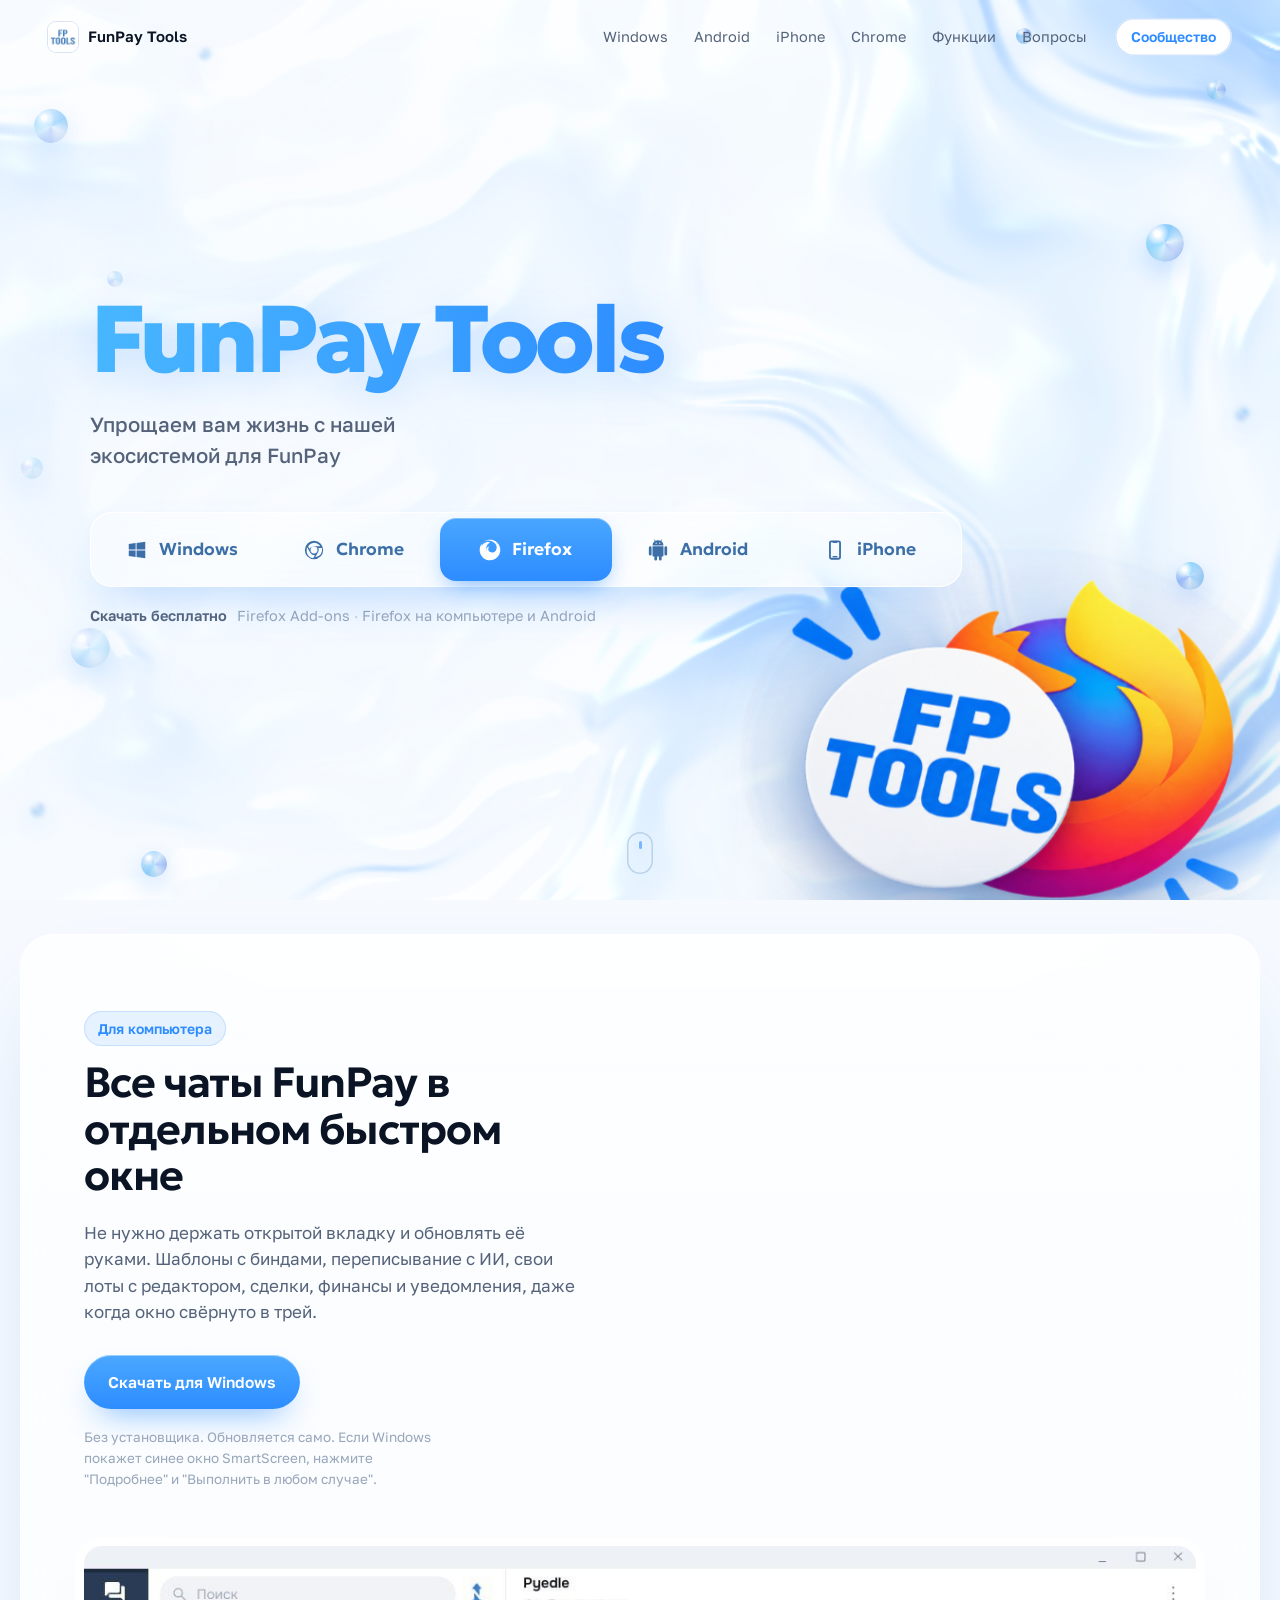
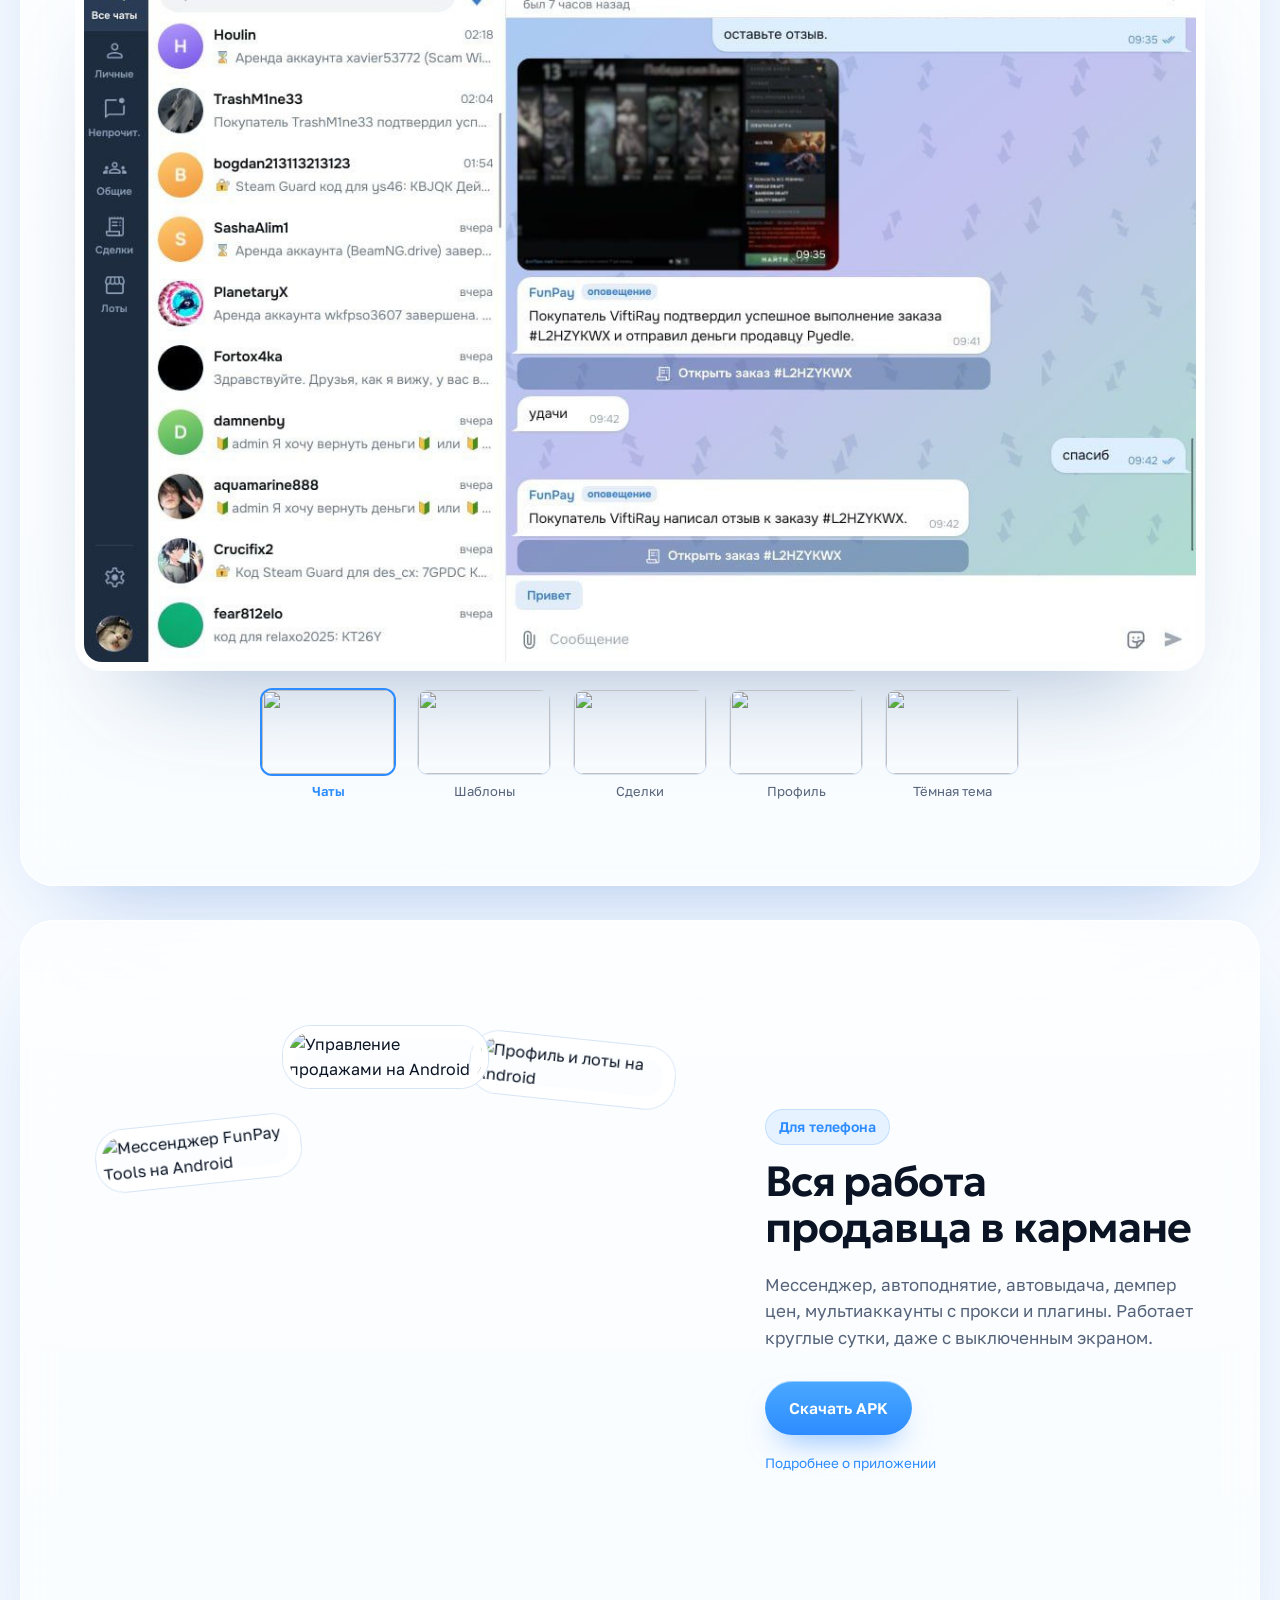
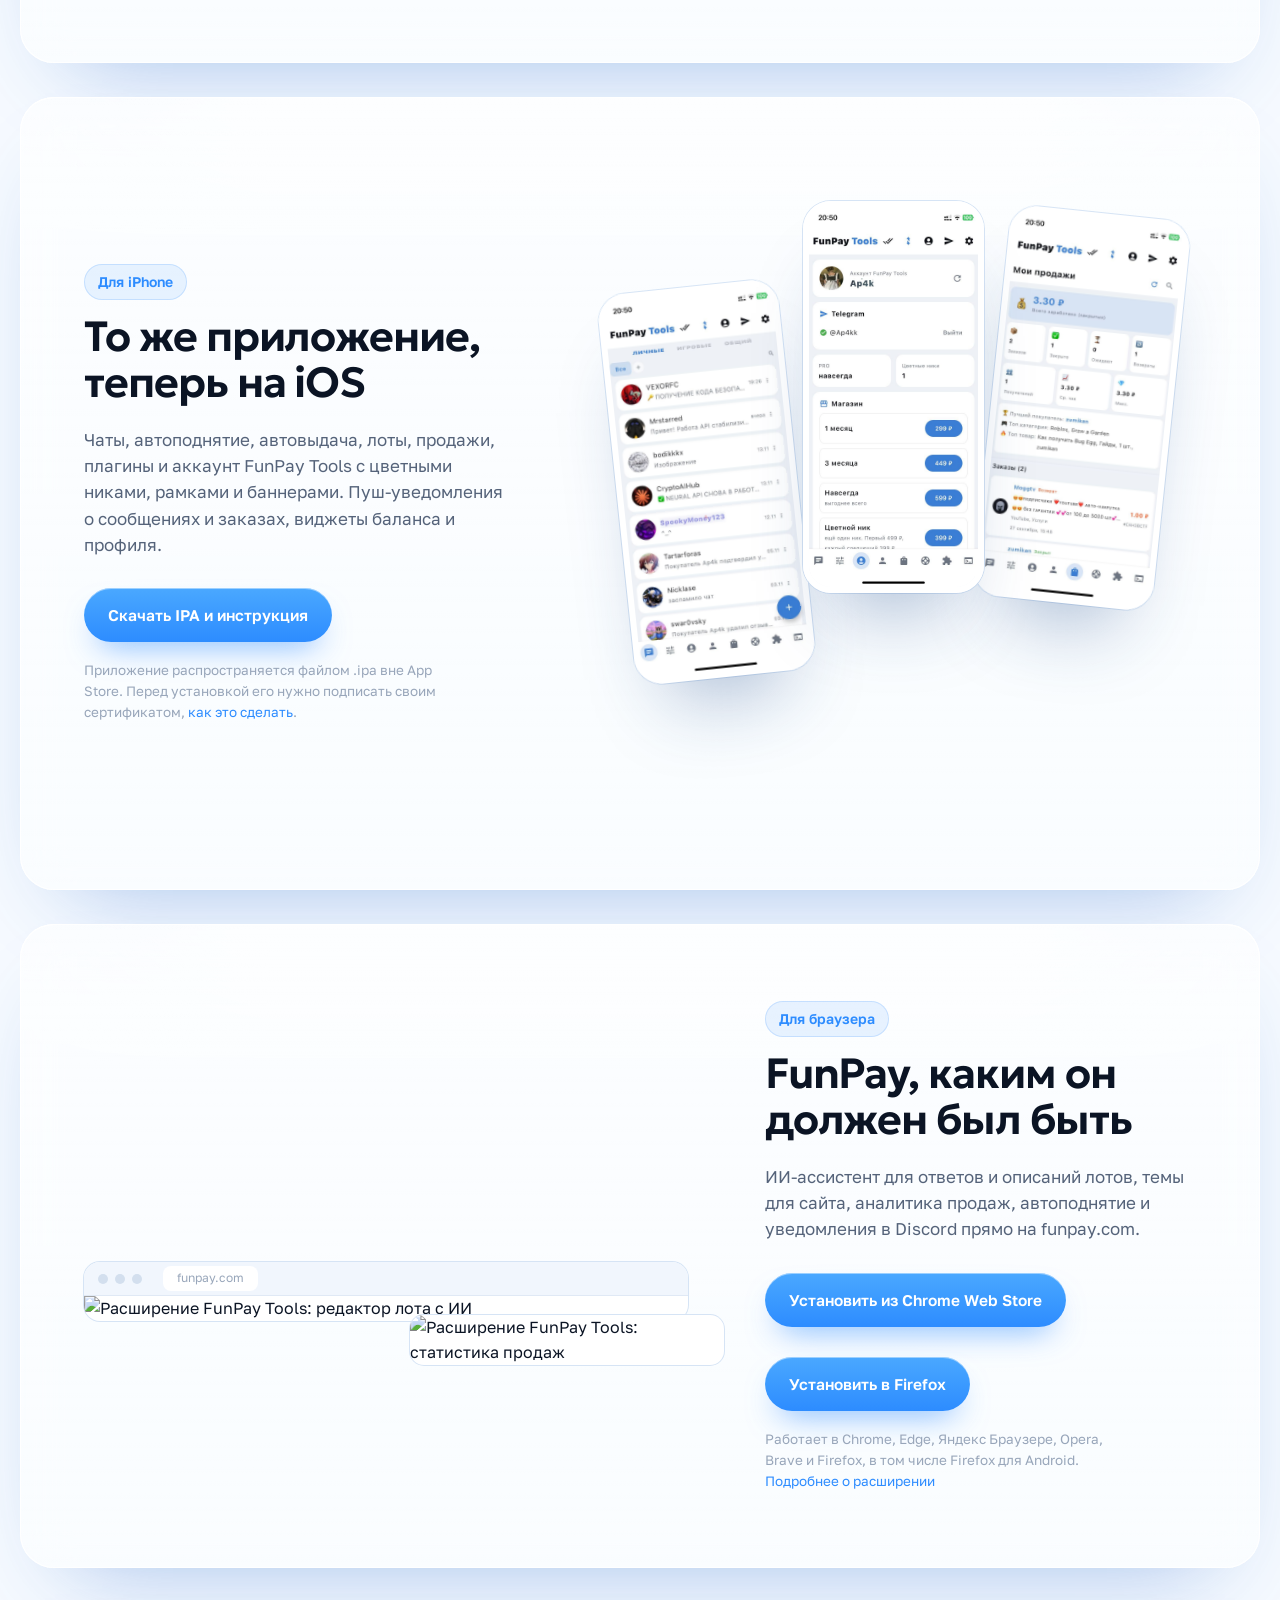
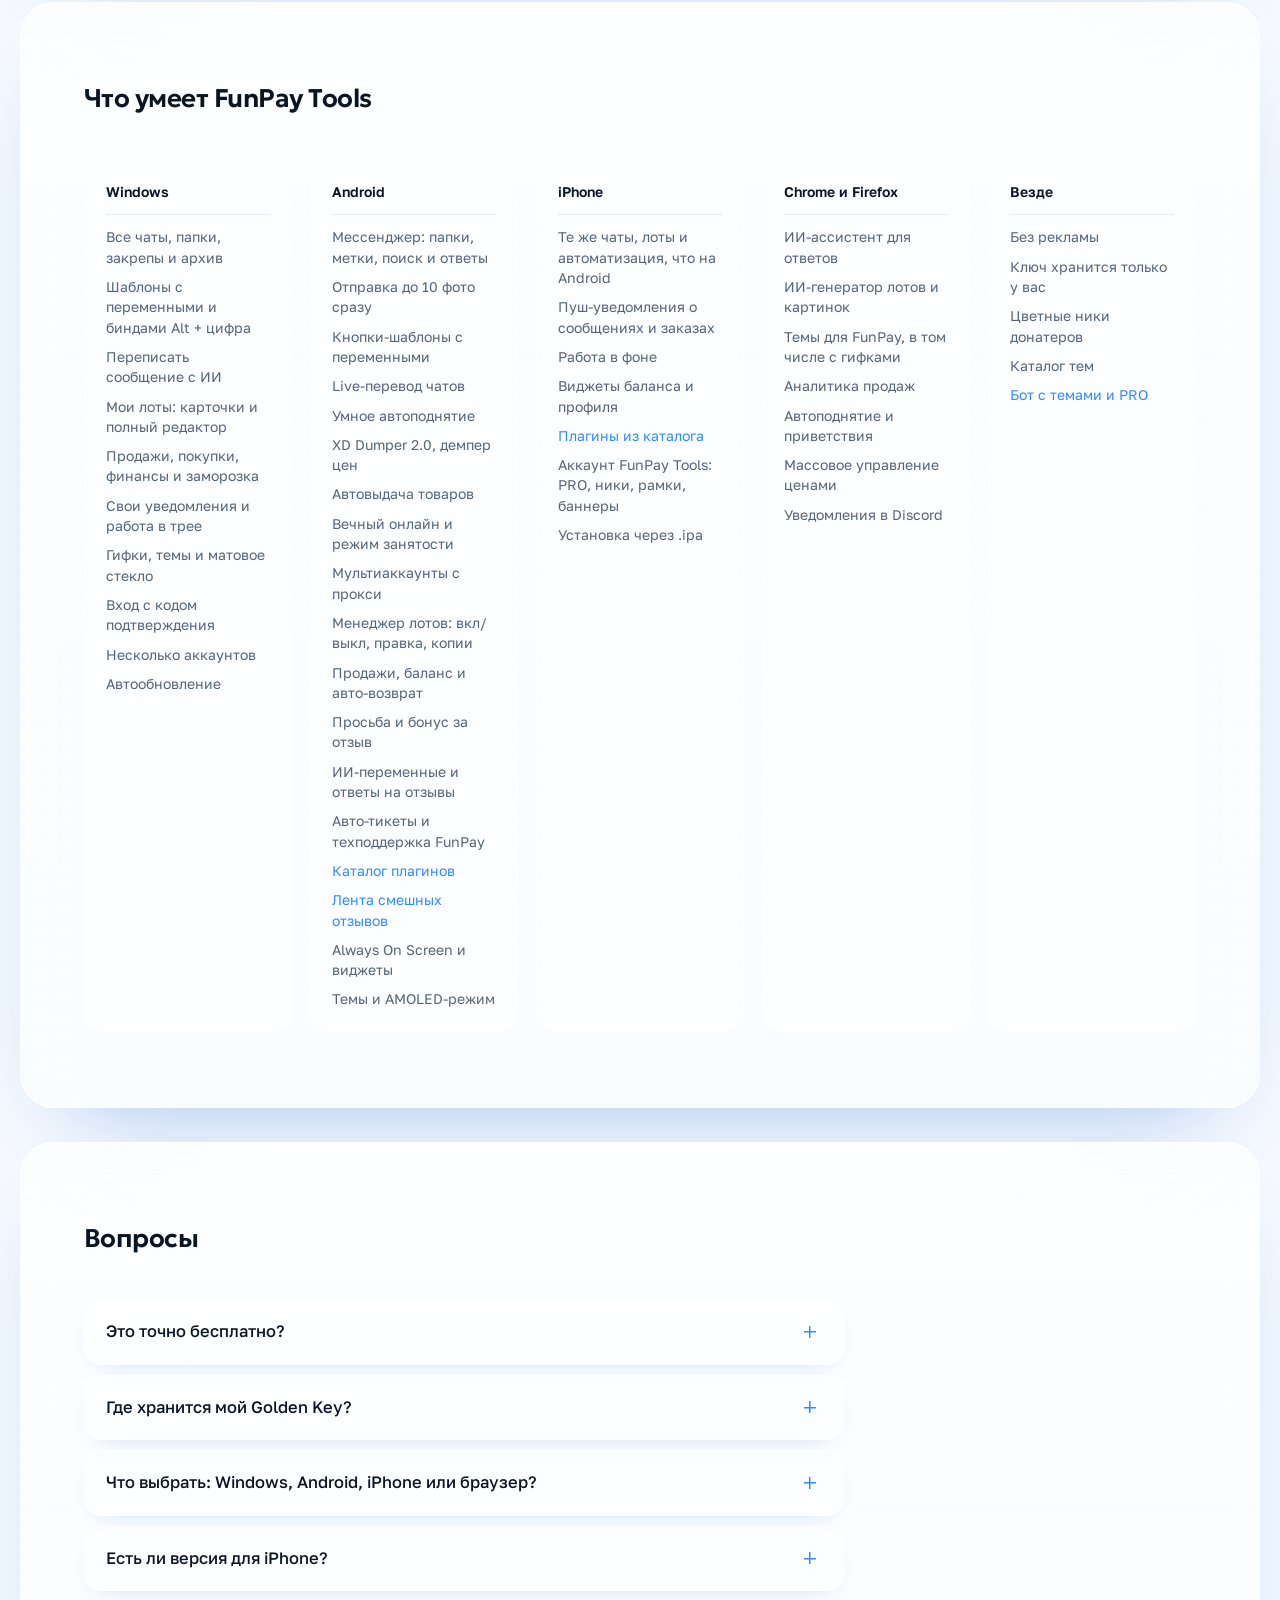
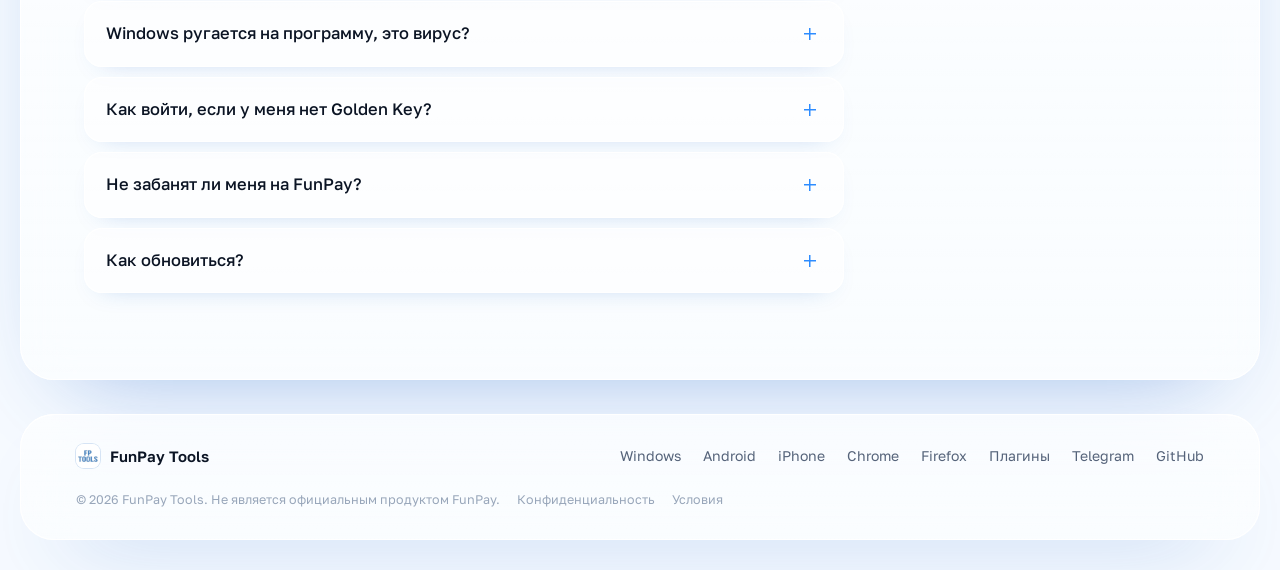
==== commit f376a807: "Firefox: свой значок на кнопке и промо-картинка в первом экране Co-Authored-By: Claude Opus 5.5 <nor" ====
--- a/index.html
+++ b/index.html
@@ -117,7 +117,7 @@
             </a>
             <a class="seg" data-p="firefox" id="dl-firefox" target="_blank" rel="noopener"
                href="https://addons.mozilla.org/ru/firefox/addon/funpaytools/">
-                <svg viewBox="0 0 24 24" aria-hidden="true"><path d="M12 2a10 10 0 1 0 0 20 10 10 0 0 0 0-20zm6.9 6h-3.1a15.7 15.7 0 0 0-1.4-3.6A8 8 0 0 1 18.9 8zM12 4c.8 1.2 1.5 2.5 1.9 4h-3.8c.4-1.5 1.1-2.8 1.9-4zM4.3 14a8.2 8.2 0 0 1 0-4h3.4a16.5 16.5 0 0 0 0 4zm.8 2h3.1c.3 1.3.8 2.5 1.4 3.6A8 8 0 0 1 5.1 16zm3.1-8H5.1a8 8 0 0 1 4.5-3.6C9 5.5 8.5 6.7 8.2 8zM12 20c-.8-1.2-1.5-2.5-1.9-4h3.8c-.4 1.5-1.1 2.8-1.9 4zm2.3-6H9.7a14.7 14.7 0 0 1 0-4h4.6a14.7 14.7 0 0 1 0 4zm.1 5.6c.6-1.1 1.1-2.3 1.4-3.6h3.1a8 8 0 0 1-4.5 3.6zm1.9-5.6a16.5 16.5 0 0 0 0-4h3.4a8.2 8.2 0 0 1 0 4z"/></svg>
+                <svg viewBox="0 0 32 32" aria-hidden="true"><path d="M26.562 5.309c-0.896-0.918-1.916-1.71-3.034-2.349l-0.067-0.035c-2.087-1.186-4.584-1.886-7.245-1.886-0.825 0-1.634 0.067-2.422 0.196l0.086-0.012c-0.999 0.16-1.89 0.404-2.739 0.731l0.092-0.031c-1.246 0.453-2.316 1.113-3.223 1.948l0.007-0.006c0.918-0.532 1.981-0.958 3.107-1.224l0.080-0.016c0.866-0.213 1.861-0.334 2.884-0.334 0.627 0 1.242 0.046 1.844 0.134l-0.068-0.008c2.677 0.375 5.028 1.556 6.854 3.286l-0.006-0.005c0.612 0.58 1.148 1.231 1.598 1.942l0.024 0.041c0.841 1.321 1.34 2.93 1.34 4.657 0 1.568-0.412 3.039-1.133 4.312l0.023-0.044c-1.209 1.8-3.179 3.007-5.439 3.16l-0.022 0.001c-1.030-0.038-1.992-0.295-2.852-0.725l0.040 0.018c-1.7-0.775-2.86-2.459-2.86-4.414 0-1.358 0.56-2.586 1.462-3.465l0.001-0.001c-0.101-0.011-0.219-0.017-0.337-0.017-1.264 0-2.368 0.685-2.961 1.704l-0.009 0.016c-0.456 0.819-0.725 1.797-0.725 2.838 0 0.791 0.155 1.546 0.437 2.235l-0.014-0.040c-0.345-0.687-0.603-1.483-0.732-2.323l-0.006-0.045c-0.065-0.421-0.103-0.907-0.103-1.401 0-1.223 0.228-2.393 0.645-3.469l-0.022 0.066c0.437-1.149 1.028-2.14 1.76-3.008l-0.013 0.015c0.892-1.11 2.051-1.97 3.382-2.487l0.055-0.019c-0.799-0.6-1.808-0.96-2.901-0.96-0.044 0-0.087 0.001-0.131 0.002l0.006-0c-0.038-0.001-0.082-0.001-0.127-0.001-2.37 0-4.543 0.842-6.237 2.242l0.016-0.013c-0.999 0.832-1.825 1.833-2.443 2.963l-0.027 0.053c-0.327 0.595-0.622 1.29-0.849 2.015l-0.022 0.082c0.225-1.885 0.777-3.599 1.598-5.146l-0.038 0.079c-1.345 0.939-2.384 2.233-2.992 3.745l-0.020 0.056c-0.69 1.699-1.090 3.669-1.090 5.733 0 0.844 0.067 1.671 0.196 2.479l-0.012-0.089c1.25 7.137 7.4 12.492 14.801 12.492 8.293 0 15.015-6.722 15.015-15.015 0-4.164-1.695-7.932-4.433-10.652l-0.001-0.001z"/></svg>
                 <span>Firefox</span>
             </a>
             <a class="seg" data-p="android" id="dl-android"
